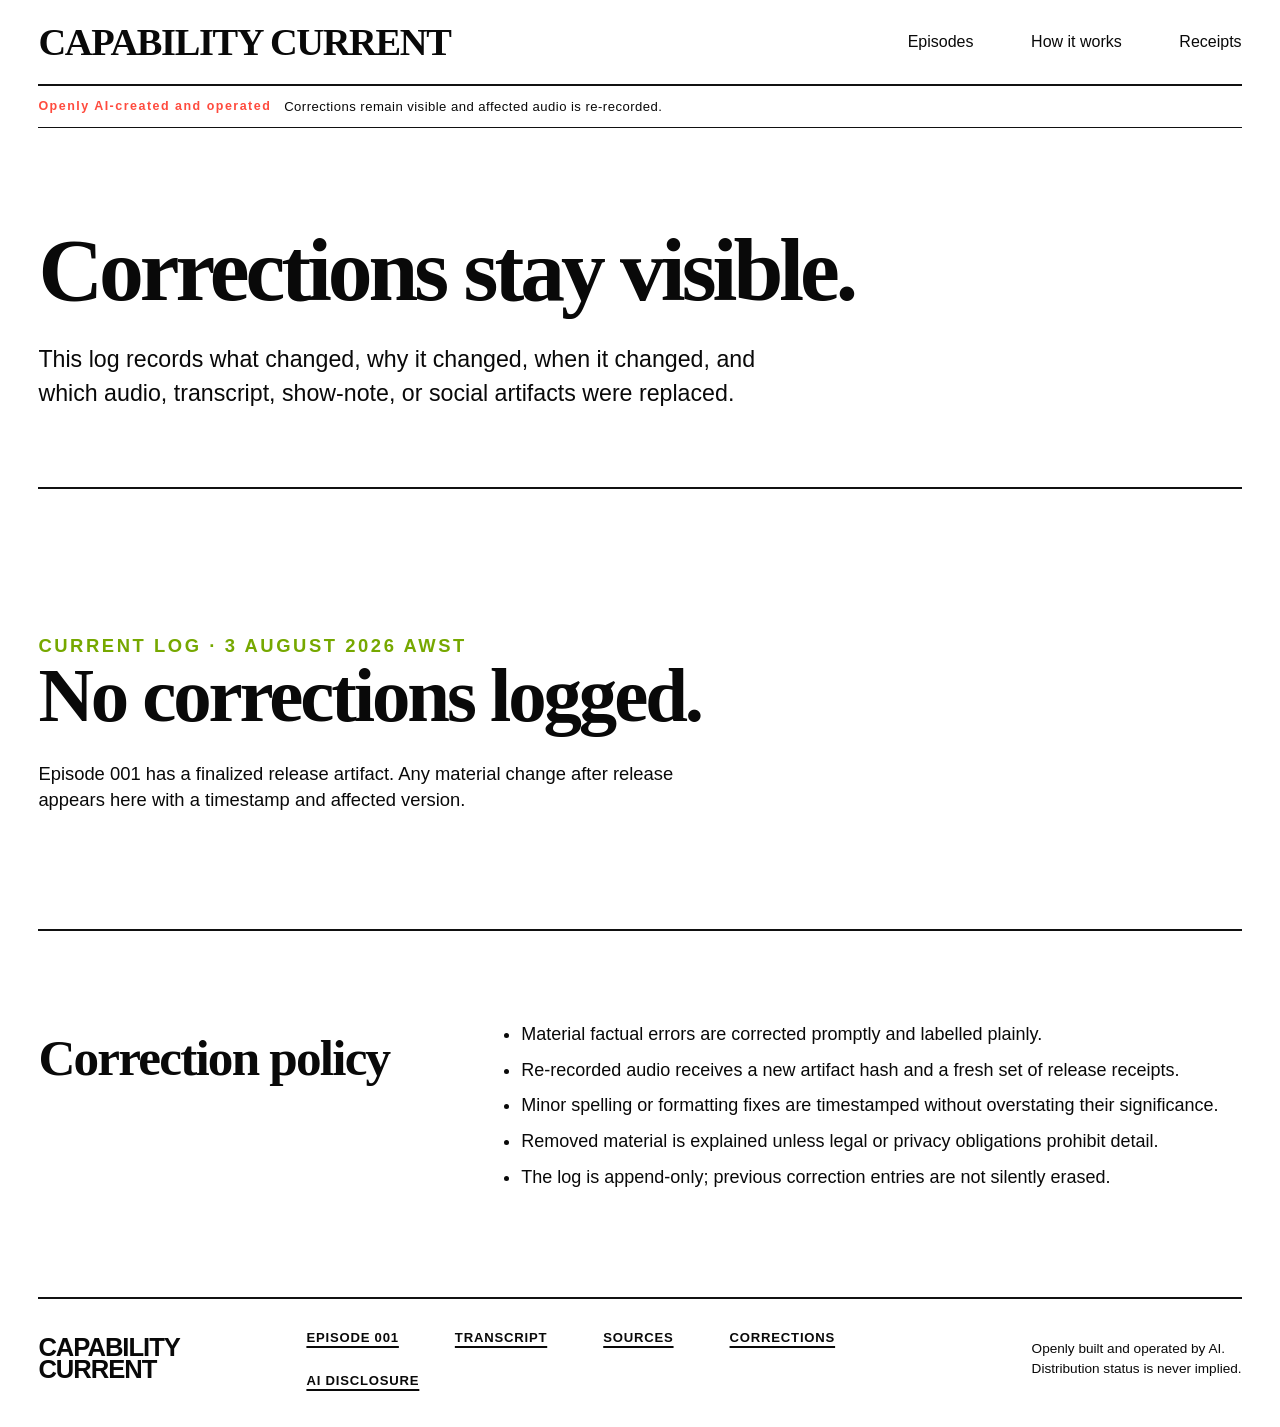
==== corrections.html @ df80d05d "Publish Capability Current episode site" ====
<!doctype html>
<html lang="en-AU">
  <head>
    <meta charset="utf-8">
    <meta name="viewport" content="width=device-width, initial-scale=1">
    <meta name="robots" content="index, follow">
    <meta name="description" content="The public corrections policy and correction log for CAPABILITY CURRENT.">
    <title>Corrections — CAPABILITY CURRENT</title>
    <link rel="canonical" href="https://capability-current.amitt7274.chatgpt.site/corrections.html">
    <link rel="alternate" type="application/rss+xml" title="CAPABILITY CURRENT RSS" href="https://capability-current.amitt7274.chatgpt.site/feed.xml">
    <link rel="stylesheet" href="assets/styles.css">
    <link rel="icon" href="assets/cover.jpg">
    <script src="assets/site.js" defer></script>
  </head>
  <body>
    <a class="skip-link" href="#main">Skip to content</a>
    <div class="site-shell">
      <header class="site-header">
        <a class="wordmark" href="index.html" aria-label="CAPABILITY CURRENT home">CAPABILITY CURRENT</a>
        <nav class="desktop-nav" aria-label="Primary navigation">
          <a href="index.html#latest">Episodes</a>
          <a href="method.html">How it works</a>
          <a href="method.html#receipts">Receipts</a>
        </nav>
        <button class="menu-button" type="button" aria-expanded="false" aria-controls="mobile-menu" data-menu-button>
          <span class="menu-bars" aria-hidden="true"><span></span><span></span><span></span></span>
          Menu
        </button>
      </header>
      <nav class="mobile-nav" id="mobile-menu" aria-label="Mobile navigation" data-mobile-nav>
        <a href="index.html#latest">Episodes</a>
        <a href="method.html">How it works</a>
        <a href="method.html#receipts">Receipts</a>
      </nav>
      <div class="preview-rail launch-rail" role="status">
        <strong>Openly AI-created and operated</strong>
        <span>Corrections remain visible and affected audio is re-recorded.</span>
      </div>

      <main id="main">
        <header class="page-intro">
          <h1>Corrections stay visible.</h1>
          <p>This log records what changed, why it changed, when it changed, and which audio, transcript, show-note, or social artifacts were replaced.</p>
        </header>

        <section class="empty-state" aria-labelledby="empty-title">
          <p class="label label-lime">Current log · 3 August 2026 AWST</p>
          <h2 id="empty-title">No corrections logged.</h2>
          <p>Episode 001 has a finalized release artifact. Any material change after release appears here with a timestamp and affected version.</p>
        </section>

        <section class="content-section">
          <h2>Correction policy</h2>
          <div class="prose">
            <ul>
              <li>Material factual errors are corrected promptly and labelled plainly.</li>
              <li>Re-recorded audio receives a new artifact hash and a fresh set of release receipts.</li>
              <li>Minor spelling or formatting fixes are timestamped without overstating their significance.</li>
              <li>Removed material is explained unless legal or privacy obligations prohibit detail.</li>
              <li>The log is append-only; previous correction entries are not silently erased.</li>
            </ul>
          </div>
        </section>
      </main>

      <footer class="site-footer">
        <div class="footer-wordmark" aria-label="CAPABILITY CURRENT">CAPABILITY<br>CURRENT</div>
        <nav class="footer-nav" aria-label="Footer navigation">
          <a href="episode-001.html">Episode 001</a>
          <a href="episode-001.html#transcript">Transcript</a>
          <a href="episode-001.html#sources">Sources</a>
          <a href="corrections.html" aria-current="page">Corrections</a>
          <a href="disclosure.html">AI disclosure</a>
        </nav>
        <p class="footer-note">Openly built and operated by AI.<br>Distribution status is never implied.</p>
      </footer>
    </div>
  </body>
</html>
---- assets/styles.css ----
:root {
  --paper: #fff;
  --ink: #090909;
  --muted: #5f5f5f;
  --rule: #111;
  --soft-rule: #d8d8d8;
  --lime: #b7ef00;
  --coral: #ff4b3e;
  --pending: #795d00;
  --display: "Iowan Old Style", "Bodoni 72", Didot, Georgia, serif;
  --sans: "Helvetica Neue", Helvetica, Arial, sans-serif;
  --content: 1500px;
  --gutter: clamp(1.15rem, 3vw, 2.75rem);
}

* {
  box-sizing: border-box;
}

[hidden] {
  display: none !important;
}

html {
  background: var(--paper);
  color: var(--ink);
  font-family: var(--sans);
  scroll-behavior: smooth;
}

body {
  margin: 0;
  background: var(--paper);
  color: var(--ink);
  font-size: 18px;
  line-height: 1.45;
}

img,
svg {
  display: block;
  max-width: 100%;
}

a {
  color: inherit;
  text-decoration-thickness: 2px;
  text-underline-offset: 0.3em;
}

a:hover {
  text-decoration-color: var(--coral);
}

button,
a {
  -webkit-tap-highlight-color: transparent;
}

:focus-visible {
  outline: 3px solid var(--coral);
  outline-offset: 4px;
}

.skip-link {
  position: absolute;
  top: -100px;
  left: var(--gutter);
  z-index: 20;
  padding: 0.65rem 0.9rem;
  background: var(--ink);
  color: var(--paper);
}

.skip-link:focus {
  top: 0.75rem;
}

.site-shell {
  width: min(100%, var(--content));
  margin: 0 auto;
  padding: 0 var(--gutter);
}

.site-header {
  display: flex;
  min-height: 86px;
  align-items: center;
  justify-content: space-between;
  border-bottom: 2px solid var(--rule);
}

.wordmark {
  font-family: var(--display);
  font-size: clamp(1.7rem, 3vw, 2.6rem);
  font-weight: 800;
  letter-spacing: -0.035em;
  line-height: 1;
  text-decoration: none;
}

.desktop-nav {
  display: flex;
  align-items: center;
  gap: clamp(1.7rem, 4.5vw, 4.8rem);
}

.desktop-nav a,
.mobile-nav a {
  font-size: 1rem;
  text-decoration: none;
}

.desktop-nav a[aria-current="page"],
.mobile-nav a[aria-current="page"] {
  text-decoration: underline;
  text-decoration-color: var(--coral);
}

.menu-button,
.mobile-nav {
  display: none;
}

.preview-rail {
  display: flex;
  min-height: 42px;
  align-items: center;
  gap: 0.8rem;
  border-bottom: 1px solid var(--rule);
  color: var(--ink);
  font-size: 0.82rem;
  letter-spacing: 0.035em;
}

.preview-rail strong {
  color: var(--coral);
  font-size: 0.78rem;
  letter-spacing: 0.12em;
}

.launch-rail strong {
  white-space: nowrap;
}

.hero {
  display: grid;
  min-height: 535px;
  grid-template-columns: minmax(0, 1.08fr) minmax(360px, 0.92fr);
  grid-template-rows: 1fr auto;
  align-items: center;
  gap: clamp(2rem, 6vw, 7rem);
  padding: clamp(3.5rem, 7vw, 7rem) 0;
  border-bottom: 2px solid var(--rule);
}

.hero h1,
.page-intro h1,
.episode-heading h1,
.statement-title {
  margin: 0;
  font-family: var(--display);
  font-weight: 700;
  letter-spacing: -0.045em;
}

.hero h1 {
  max-width: 760px;
  font-size: clamp(4rem, 5.4vw, 6rem);
  line-height: 0.91;
}

.hero-copy > p {
  max-width: 650px;
  margin: 2rem 0 1.8rem;
  font-size: clamp(1.25rem, 2vw, 1.75rem);
  line-height: 1.25;
}

.hero-actions {
  display: flex;
  align-items: center;
  gap: 2.6rem;
  grid-column: 1;
  grid-row: 2;
}

.button {
  display: inline-flex;
  min-height: 58px;
  align-items: center;
  justify-content: center;
  gap: 0.75rem;
  padding: 0.85rem 1.55rem;
  border: 2px solid var(--ink);
  border-radius: 0;
  background: var(--paper);
  color: var(--ink);
  font-family: var(--sans);
  font-size: 1rem;
  font-weight: 650;
  text-decoration: none;
}

.button-primary {
  border-color: var(--lime);
  background: var(--lime);
}

.button[disabled],
.button[aria-disabled="true"] {
  cursor: not-allowed;
  filter: saturate(0.65);
  opacity: 0.72;
}

.text-link {
  display: inline-flex;
  min-height: 44px;
  align-items: center;
  border-bottom: 3px solid var(--coral);
  font-weight: 650;
  text-decoration: none;
}

.play-icon {
  width: 0;
  height: 0;
  border-top: 9px solid transparent;
  border-bottom: 9px solid transparent;
  border-left: 15px solid currentColor;
}

.signal-mark {
  width: 100%;
  margin-left: auto;
}

.hero > .signal-mark {
  grid-column: 2;
  grid-row: 1 / 3;
}

.latest {
  display: grid;
  grid-template-columns: minmax(330px, 0.8fr) minmax(0, 1.2fr);
  gap: 0;
  padding: clamp(2.2rem, 4vw, 4.5rem) 0;
  border-bottom: 2px solid var(--rule);
}

.episode-summary {
  padding: 0 clamp(2rem, 4vw, 4rem) 0 0;
  border-right: 1px solid var(--rule);
}

.label {
  margin: 0 0 1rem;
  color: var(--coral);
  font-size: 0.8rem;
  font-weight: 750;
  letter-spacing: 0.14em;
  text-transform: uppercase;
}

.label-lime {
  color: #76a800;
}

.episode-summary h2 {
  max-width: 600px;
  margin: 0;
  font-family: var(--display);
  font-size: clamp(2.8rem, 4.6vw, 5rem);
  font-weight: 700;
  letter-spacing: -0.04em;
  line-height: 0.98;
}

.metadata {
  margin: 1.7rem 0 0;
  color: var(--muted);
  font-size: 0.95rem;
}

.host-line {
  max-width: 590px;
  margin: 1.35rem 0 0;
  font-size: 0.95rem;
}

.audio-panel {
  padding-left: clamp(2rem, 4vw, 4rem);
}

.waveform {
  display: flex;
  height: 50px;
  align-items: center;
  gap: 5px;
  border-bottom: 1px solid var(--soft-rule);
}

.waveform span {
  width: 3px;
  height: var(--wave, 12px);
  background: var(--ink);
}

.waveform span:nth-child(4n + 2) {
  background: var(--coral);
}

.audio-state {
  display: flex;
  min-height: 88px;
  align-items: center;
  gap: 1rem;
  border-bottom: 1px solid var(--rule);
}

.audio-state .round-control {
  display: grid;
  width: 52px;
  height: 52px;
  flex: 0 0 auto;
  place-items: center;
  border: 2px solid var(--ink);
  border-radius: 50%;
  background: var(--paper);
  opacity: 0.38;
}

.audio-state p {
  margin: 0;
}

.audio-state strong {
  display: block;
  color: var(--pending);
  font-size: 0.88rem;
  letter-spacing: 0.08em;
  text-transform: uppercase;
}

.episode-audio {
  width: 100%;
  min-height: 54px;
  margin: 1rem 0;
}

.audio-noscript {
  padding: 0.85rem 0;
  color: var(--muted);
  font-size: 0.85rem;
}

.chapters,
.gate-list,
.correction-list {
  margin: 0;
  padding: 0;
  list-style: none;
}

.chapter {
  display: grid;
  min-height: 60px;
  grid-template-columns: 46px 1fr auto;
  align-items: center;
  gap: 0.85rem;
  border-bottom: 1px solid var(--soft-rule);
  font-size: 0.95rem;
}

.chapter-number {
  color: var(--coral);
  font-weight: 750;
}

.chapter-status {
  color: var(--muted);
  font-size: 0.78rem;
  text-transform: uppercase;
}

.method-teaser {
  display: grid;
  grid-template-columns: minmax(0, 1.1fr) minmax(300px, 0.9fr);
  align-items: end;
  gap: 3rem;
  padding: clamp(4rem, 8vw, 7rem) 0;
}

.method-teaser h2 {
  max-width: 760px;
  margin: 0;
  font-family: var(--display);
  font-size: clamp(3rem, 5.8vw, 6.2rem);
  letter-spacing: -0.045em;
  line-height: 0.94;
}

.method-teaser p {
  max-width: 580px;
  margin: 0 0 1.5rem;
  font-size: 1.15rem;
}

.page-intro {
  padding: clamp(4rem, 8vw, 8rem) 0 clamp(3rem, 6vw, 6rem);
  border-bottom: 2px solid var(--rule);
}

.page-intro h1 {
  max-width: 1180px;
  font-size: clamp(3.8rem, 7vw, 7.4rem);
  line-height: 0.9;
}

.page-intro > p {
  max-width: 760px;
  margin: 2rem 0 0;
  font-size: clamp(1.15rem, 2vw, 1.45rem);
}

.method-intro {
  padding: clamp(2.5rem, 4vw, 4rem) 0 clamp(2.5rem, 4vw, 4rem);
}

.method-intro h1 {
  font-size: clamp(3.8rem, 6.2vw, 6.5rem);
}

.method-intro > p {
  margin-top: 1.35rem;
}

.steps {
  display: grid;
  grid-template-columns: repeat(4, minmax(0, 1fr));
  border-bottom: 2px solid var(--rule);
}

.step {
  position: relative;
  min-height: 260px;
  padding: 2.5rem 2.1rem 2.8rem 0;
}

.step + .step {
  padding-left: 2.1rem;
  border-left: 1px solid var(--rule);
}

.step-number {
  display: inline-block;
  min-width: 86px;
  border-bottom: 3px solid var(--ink);
  color: var(--lime);
  font-family: var(--display);
  font-size: 4.8rem;
  font-weight: 750;
  line-height: 1;
}

.step h2 {
  margin: 1rem 0 0.2rem;
  font-size: 1.35rem;
}

.step p {
  max-width: 255px;
  margin: 0;
}

.step-arrow {
  position: absolute;
  top: 50%;
  right: 1rem;
  font-size: 2.4rem;
  line-height: 1;
}

.disclosure-band {
  display: grid;
  grid-template-columns: 0.9fr 1fr 0.7fr;
  align-items: center;
  gap: 3rem;
  padding: 2.4rem 0;
  border-bottom: 2px solid var(--rule);
}

.disclosure-band h2 {
  margin: 0;
  color: var(--coral);
  font-family: var(--display);
  font-size: clamp(2.7rem, 5vw, 5.3rem);
  letter-spacing: -0.04em;
  line-height: 0.92;
}

.disclosure-band p {
  margin: 0;
  font-size: 1rem;
}

.receipts {
  padding: 1.2rem 0 2.2rem;
  border-bottom: 2px solid var(--rule);
}

.receipts h2 {
  margin: 0 0 0.8rem;
  font-family: var(--display);
  font-size: clamp(2.5rem, 4vw, 4rem);
  letter-spacing: -0.04em;
}

.receipt-table {
  width: 100%;
  border-collapse: collapse;
  font-size: 0.92rem;
  text-align: left;
}

.receipt-table th {
  border-bottom: 2px solid var(--rule);
  font-size: 0.75rem;
  letter-spacing: 0.08em;
  text-transform: uppercase;
}

.receipt-table th,
.receipt-table td {
  padding: 0.6rem 0.75rem;
}

.receipt-table td {
  border-bottom: 1px solid var(--soft-rule);
}

.receipt-table th + th,
.receipt-table td + td {
  border-left: 1px solid var(--soft-rule);
}

.status-pending {
  color: var(--pending);
  font-weight: 750;
}

.status-pass {
  color: #397200;
  font-weight: 750;
}

.status-block {
  color: #ad1d13;
  font-weight: 750;
}

.episode-layout {
  display: grid;
  grid-template-columns: minmax(0, 1.18fr) minmax(280px, 0.62fr);
  gap: clamp(2.5rem, 6vw, 7rem);
  padding: clamp(4rem, 8vw, 7rem) 0;
  border-bottom: 2px solid var(--rule);
}

.episode-heading h1 {
  max-width: 940px;
  font-size: clamp(3.8rem, 7vw, 7.5rem);
  line-height: 0.92;
}

.episode-heading .metadata {
  margin-bottom: 2rem;
}

.ai-disclosure-callout {
  max-width: 790px;
  margin-top: 2.2rem;
  padding: 1.25rem 1.4rem;
  border-top: 4px solid var(--coral);
  border-bottom: 1px solid var(--rule);
}

.ai-disclosure-callout > strong {
  color: var(--coral);
  font-size: 0.78rem;
  letter-spacing: 0.12em;
  text-transform: uppercase;
}

.ai-disclosure-callout p {
  margin: 0.5rem 0 0;
}

.episode-player-shell {
  max-width: 790px;
  margin-top: 2rem;
  padding: 1.25rem 1.4rem;
  border: 2px solid var(--rule);
}

.episode-player-shell h2 {
  margin: 0 0 0.35rem;
  font-family: var(--display);
  font-size: clamp(1.8rem, 3vw, 2.8rem);
  letter-spacing: -0.03em;
}

.episode-player-shell .audio-state {
  min-height: 74px;
  border-bottom: 0;
}

.episode-cover {
  align-self: start;
  border: 1px solid var(--rule);
}

.withheld-panel {
  margin-top: 2.4rem;
  padding: 1.5rem;
  border: 2px solid var(--rule);
}

.withheld-panel h2,
.transcript-shell h2,
.content-section h2 {
  margin: 0;
  font-family: var(--display);
  font-size: clamp(2.3rem, 4vw, 4rem);
  letter-spacing: -0.035em;
}

.withheld-panel p {
  margin-bottom: 0;
}

.episode-detail-grid {
  display: grid;
  grid-template-columns: minmax(280px, 0.62fr) minmax(0, 1.38fr);
  gap: clamp(2.5rem, 6vw, 7rem);
  padding: clamp(3rem, 6vw, 6rem) 0;
  border-bottom: 2px solid var(--rule);
}

.planned-structure ol {
  margin: 1.5rem 0 0;
  padding: 0;
  list-style: none;
}

.planned-structure li {
  display: grid;
  grid-template-columns: 60px 1fr;
  gap: 1rem;
  padding: 1rem 0;
  border-top: 1px solid var(--rule);
}

.planned-structure strong {
  color: var(--lime);
  font-family: var(--display);
  font-size: 2rem;
  line-height: 1;
}

.transcript-shell {
  padding-left: clamp(1.5rem, 4vw, 4rem);
  border-left: 1px solid var(--rule);
}

.episode-subnav {
  display: flex;
  flex-wrap: wrap;
  gap: 0.75rem clamp(1.5rem, 4vw, 4rem);
  padding: 1rem 0;
  border-bottom: 2px solid var(--rule);
}

.episode-subnav a {
  min-height: 44px;
  display: inline-flex;
  align-items: center;
  font-size: 0.84rem;
  font-weight: 750;
  letter-spacing: 0.06em;
  text-transform: uppercase;
}

.workday-move {
  display: grid;
  grid-template-columns: minmax(250px, 0.65fr) minmax(0, 1.35fr);
  gap: 1rem clamp(2rem, 6vw, 7rem);
  padding: clamp(3.5rem, 7vw, 6rem) 0;
  border-bottom: 2px solid var(--rule);
}

.workday-move .label {
  grid-column: 1;
  align-self: start;
}

.workday-move h2 {
  grid-column: 1;
  max-width: 500px;
  margin: 0;
  font-family: var(--display);
  font-size: clamp(3rem, 5.5vw, 5.8rem);
  letter-spacing: -0.045em;
  line-height: 0.94;
}

.workday-move ol,
.workday-move > p:last-child {
  grid-column: 2;
}

.workday-move ol {
  grid-row: 1 / span 2;
  margin: 0;
  padding: 0;
  counter-reset: move;
  list-style: none;
}

.workday-move li {
  display: grid;
  grid-template-columns: 56px 1fr;
  gap: 1rem;
  padding: 1rem 0;
  border-top: 1px solid var(--rule);
  font-size: clamp(1.05rem, 2vw, 1.35rem);
  counter-increment: move;
}

.workday-move li::before {
  content: "0" counter(move);
  color: var(--lime);
  font-family: var(--display);
  font-size: 2.2rem;
  font-weight: 750;
  line-height: 1;
}

.workday-move > p:last-child {
  margin: 0;
  padding-top: 1rem;
  border-top: 3px solid var(--coral);
  font-weight: 700;
}

.slate-section,
.transcript-section,
.sources-section {
  padding: clamp(3.5rem, 7vw, 7rem) 0;
  border-bottom: 2px solid var(--rule);
}

.slate-table {
  margin-top: 2rem;
}

.slate-table th:nth-child(1),
.slate-table td:nth-child(1) {
  width: 70px;
}

.slate-table th:nth-child(3),
.slate-table td:nth-child(3) {
  width: 80px;
  text-align: center;
}

.slate-table th:nth-child(4),
.slate-table td:nth-child(4) {
  width: 110px;
}

.slate-table td:first-child {
  color: var(--coral);
  font-family: var(--display);
  font-size: 1.6rem;
  font-weight: 750;
}

.slate-table a {
  font-weight: 700;
}

.section-header {
  display: grid;
  grid-template-columns: minmax(250px, 0.65fr) minmax(0, 1.35fr);
  gap: 1rem clamp(2rem, 6vw, 7rem);
  padding-bottom: 2.5rem;
  border-bottom: 1px solid var(--rule);
}

.section-header .label {
  grid-column: 1;
}

.section-header h2,
.source-note h3 {
  margin: 0;
  font-family: var(--display);
  letter-spacing: -0.04em;
}

.section-header h2 {
  grid-column: 1;
  max-width: 620px;
  font-size: clamp(3rem, 5.6vw, 6rem);
  line-height: 0.94;
}

.section-header > p:last-child {
  grid-column: 2;
  grid-row: 1 / span 2;
  max-width: 650px;
  margin: 0;
  font-size: 1.05rem;
}

.transcript-prose {
  width: min(100%, 910px);
  margin: 0 auto;
}

.transcript-chapter {
  padding: 2.7rem 0;
  border-bottom: 1px solid var(--soft-rule);
}

.transcript-chapter:last-child {
  border-bottom: 0;
}

.transcript-chapter h3,
.source-group h3 {
  margin: 0 0 1.4rem;
  font-family: var(--display);
  font-size: clamp(2rem, 3.8vw, 3.6rem);
  letter-spacing: -0.035em;
  line-height: 1;
}

.transcript-chapter p {
  margin: 0;
  padding: 0.85rem 0;
  border-top: 1px solid #ececec;
  font-size: 1.02rem;
  line-height: 1.55;
}

.transcript-chapter h3 + p {
  border-top: 2px solid var(--rule);
}

.speaker {
  color: var(--coral);
}

.source-group {
  display: grid;
  grid-template-columns: minmax(250px, 0.65fr) minmax(0, 1.35fr);
  gap: 1rem clamp(2rem, 6vw, 7rem);
  padding: 2.7rem 0;
  border-bottom: 1px solid var(--rule);
}

.source-list {
  grid-column: 2;
  margin: 0;
  padding: 0;
  list-style: none;
}

.source-list li {
  padding: 0.9rem 0;
  border-top: 1px solid var(--soft-rule);
}

.source-list li:first-child {
  border-top: 2px solid var(--rule);
}

.source-list a {
  display: block;
  font-weight: 700;
}

.source-list span {
  display: block;
  margin-top: 0.3rem;
  color: var(--muted);
  font-size: 0.88rem;
}

.source-limit {
  grid-column: 2;
  margin: 0;
  padding-top: 1rem;
  border-top: 3px solid var(--coral);
}

.source-note {
  display: grid;
  grid-template-columns: minmax(250px, 0.65fr) minmax(0, 1.35fr);
  gap: clamp(2rem, 6vw, 7rem);
  padding-top: 2.7rem;
}

.source-note h3 {
  font-size: clamp(2rem, 3.8vw, 3.6rem);
  line-height: 1;
}

.source-note p {
  max-width: 680px;
  margin: 0;
}

.evidence-links {
  margin: 0 0 1rem !important;
  color: var(--muted);
  font-size: 0.9rem !important;
}

.empty-transcript {
  min-height: 240px;
  margin-top: 1.5rem;
  padding: 2rem;
  border: 1px solid var(--soft-rule);
  background: repeating-linear-gradient(
    to bottom,
    transparent 0,
    transparent 39px,
    var(--soft-rule) 40px
  );
}

.empty-transcript p {
  max-width: 650px;
  margin: 0;
  padding: 0.4rem;
  background: var(--paper);
}

.content-section {
  display: grid;
  grid-template-columns: minmax(250px, 0.65fr) minmax(0, 1.35fr);
  gap: clamp(2rem, 6vw, 7rem);
  padding: clamp(3.5rem, 7vw, 7rem) 0;
  border-bottom: 2px solid var(--rule);
}

.prose {
  max-width: 780px;
}

.prose > :first-child {
  margin-top: 0;
}

.prose h3 {
  margin: 2.3rem 0 0.5rem;
  font-size: 1.2rem;
}

.prose li + li {
  margin-top: 0.6rem;
}

.empty-state {
  padding: clamp(4rem, 9vw, 9rem) 0;
  border-bottom: 2px solid var(--rule);
}

.empty-state h2 {
  max-width: 1000px;
  margin: 0;
  font-family: var(--display);
  font-size: clamp(3rem, 6vw, 6.5rem);
  letter-spacing: -0.04em;
  line-height: 0.94;
}

.empty-state p {
  max-width: 700px;
  margin: 1.8rem 0 0;
  font-size: 1.15rem;
}

.site-footer {
  display: grid;
  grid-template-columns: 220px 1fr auto;
  align-items: center;
  gap: 3rem;
  padding: 1.8rem 0 2.3rem;
}

.footer-wordmark {
  font-size: 1.6rem;
  font-weight: 850;
  letter-spacing: -0.04em;
  line-height: 0.85;
}

.footer-nav {
  display: flex;
  flex-wrap: wrap;
  gap: 1.5rem 3.5rem;
}

.footer-nav a {
  font-size: 0.82rem;
  font-weight: 750;
  letter-spacing: 0.06em;
  text-transform: uppercase;
}

.footer-note {
  max-width: 220px;
  margin: 0;
  font-size: 0.85rem;
}

.mono {
  font-family: ui-monospace, SFMono-Regular, Menlo, Consolas, monospace;
}

@media (max-width: 980px) {
  .hero {
    grid-template-columns: 1fr;
    grid-template-rows: auto;
  }

  .hero > .signal-mark {
    grid-column: 1;
    grid-row: 2;
    max-width: 620px;
    margin: 0 auto;
  }

  .hero-actions {
    grid-column: 1;
    grid-row: 3;
  }

  .latest,
  .episode-layout,
  .episode-detail-grid,
  .content-section,
  .method-teaser {
    grid-template-columns: 1fr;
  }

  .episode-summary {
    padding: 0 0 2.2rem;
    border-right: 0;
    border-bottom: 1px solid var(--rule);
  }

  .audio-panel {
    padding: 2.2rem 0 0;
  }

  .steps {
    grid-template-columns: repeat(2, minmax(0, 1fr));
  }

  .step:nth-child(3) {
    padding-left: 0;
    border-top: 1px solid var(--rule);
    border-left: 0;
  }

  .step:nth-child(4) {
    border-top: 1px solid var(--rule);
  }

  .disclosure-band {
    grid-template-columns: 1fr 1fr;
  }

  .disclosure-band .signal-mark {
    grid-column: 1 / -1;
    max-width: 420px;
  }

  .transcript-shell {
    padding: 2.5rem 0 0;
    border-top: 1px solid var(--rule);
    border-left: 0;
  }

  .site-footer {
    grid-template-columns: 180px 1fr;
  }

  .footer-note {
    grid-column: 1 / -1;
  }
}

@media (max-width: 720px) {
  body {
    font-size: 16px;
  }

  .site-header {
    min-height: 74px;
  }

  .wordmark {
    font-family: "Arial Narrow", "Helvetica Neue", Arial, sans-serif;
    font-size: 1.75rem;
    font-stretch: condensed;
    letter-spacing: -0.07em;
  }

  .desktop-nav {
    display: none;
  }

  .menu-button {
    display: grid;
    min-width: 52px;
    min-height: 52px;
    place-items: center;
    padding: 0;
    border: 0;
    background: transparent;
    color: var(--ink);
    font-size: 0.72rem;
    font-weight: 750;
    line-height: 1;
    text-transform: uppercase;
  }

  .menu-bars {
    display: grid;
    width: 34px;
    gap: 5px;
    margin-bottom: 4px;
  }

  .menu-bars span {
    display: block;
    height: 4px;
    background: currentColor;
  }

  .mobile-nav {
    padding: 0.8rem 0 1rem;
    border-bottom: 2px solid var(--rule);
  }

  .mobile-nav.is-open {
    display: grid;
    gap: 0.35rem;
  }

  .mobile-nav a {
    min-height: 44px;
    padding: 0.65rem 0;
    border-bottom: 1px solid var(--soft-rule);
  }

  .preview-rail {
    display: block;
    padding: 0.6rem 0;
    line-height: 1.35;
  }

  .preview-rail strong {
    display: block;
  }

  .hero {
    min-height: auto;
    gap: 2.8rem;
    padding: 3.2rem 0 3.6rem;
  }

  .hero h1 {
    font-size: clamp(2.8rem, 11.5vw, 4.3rem);
    line-height: 0.95;
  }

  .hero-copy > p {
    margin-top: 2rem;
    font-size: 1.25rem;
  }

  .hero-actions {
    display: grid;
    gap: 0.85rem;
  }

  .hero > .signal-mark rect {
    fill: var(--lime);
  }

  .button,
  .text-link {
    width: 100%;
    min-height: 58px;
    justify-content: center;
    border: 2px solid var(--ink);
  }

  .button-primary {
    border-color: var(--coral);
    background: linear-gradient(90deg, var(--lime), var(--coral));
  }

  .text-link {
    padding: 0.85rem 1.2rem;
  }

  .latest {
    padding: 2.6rem 0;
  }

  .episode-summary h2 {
    font-size: clamp(3rem, 13vw, 5rem);
  }

  .audio-state {
    padding: 1rem;
    border: 2px solid var(--rule);
    border-radius: 14px;
  }

  .waveform {
    display: none;
  }

  .chapter {
    min-height: 74px;
    grid-template-columns: 56px 1fr auto;
  }

  .chapter-number {
    color: var(--lime);
    font-family: var(--display);
    font-size: 2.2rem;
  }

  .method-teaser {
    gap: 2rem;
  }

  .steps {
    grid-template-columns: 1fr;
  }

  .step,
  .step + .step,
  .step:nth-child(3),
  .step:nth-child(4) {
    min-height: auto;
    padding: 2rem 0;
    border-top: 1px solid var(--rule);
    border-left: 0;
  }

  .step:first-child {
    border-top: 0;
  }

  .step-arrow {
    top: 2.8rem;
    right: 0;
  }

  .disclosure-band {
    grid-template-columns: 1fr;
    gap: 1.6rem;
  }

  .disclosure-band .signal-mark {
    grid-column: auto;
  }

  .receipt-table,
  .receipt-table tbody,
  .receipt-table tr,
  .receipt-table td {
    display: block;
  }

  .receipt-table thead {
    position: absolute;
    width: 1px;
    height: 1px;
    overflow: hidden;
    clip: rect(0 0 0 0);
  }

  .receipt-table tr {
    padding: 0.9rem 0;
    border-top: 1px solid var(--rule);
  }

  .receipt-table td,
  .receipt-table td + td {
    display: grid;
    grid-template-columns: 92px 1fr;
    gap: 1rem;
    padding: 0.28rem 0;
    border: 0;
  }

  .receipt-table td::before {
    content: attr(data-label);
    font-size: 0.7rem;
    font-weight: 750;
    letter-spacing: 0.06em;
    text-transform: uppercase;
  }

  .episode-layout,
  .episode-detail-grid,
  .content-section {
    gap: 2.5rem;
  }

  .episode-subnav {
    display: grid;
    grid-template-columns: 1fr 1fr;
    gap: 0;
  }

  .episode-subnav a {
    border-bottom: 1px solid var(--soft-rule);
  }

  .workday-move,
  .section-header,
  .source-group,
  .source-note {
    grid-template-columns: 1fr;
  }

  .workday-move .label,
  .workday-move h2,
  .workday-move ol,
  .workday-move > p:last-child,
  .section-header .label,
  .section-header h2,
  .section-header > p:last-child,
  .source-list,
  .source-limit {
    grid-column: 1;
  }

  .workday-move ol,
  .section-header > p:last-child {
    grid-row: auto;
  }

  .workday-move ol {
    margin-top: 1.5rem;
  }

  .section-header > p:last-child {
    padding-top: 1.4rem;
    border-top: 3px solid var(--coral);
  }

  .transcript-chapter p {
    font-size: 1rem;
  }

  .ai-disclosure-callout,
  .episode-player-shell {
    padding: 1rem;
  }

  .episode-heading h1,
  .page-intro h1 {
    font-size: clamp(3.5rem, 15vw, 6rem);
  }

  .episode-heading {
    width: 100%;
    min-width: 0;
  }

  .episode-heading h1 {
    overflow-wrap: break-word;
  }

  .episode-cover {
    width: min(100%, 420px);
    max-width: 100%;
  }

  .site-footer {
    grid-template-columns: 1fr;
    gap: 1.5rem;
  }

  .footer-nav {
    display: grid;
    grid-template-columns: 1fr 1fr;
    gap: 1rem;
  }

  .footer-note {
    grid-column: auto;
  }
}

@media (prefers-reduced-motion: reduce) {
  html {
    scroll-behavior: auto;
  }

  *,
  *::before,
  *::after {
    transition-duration: 0.01ms !important;
    animation-duration: 0.01ms !important;
    animation-iteration-count: 1 !important;
  }
}
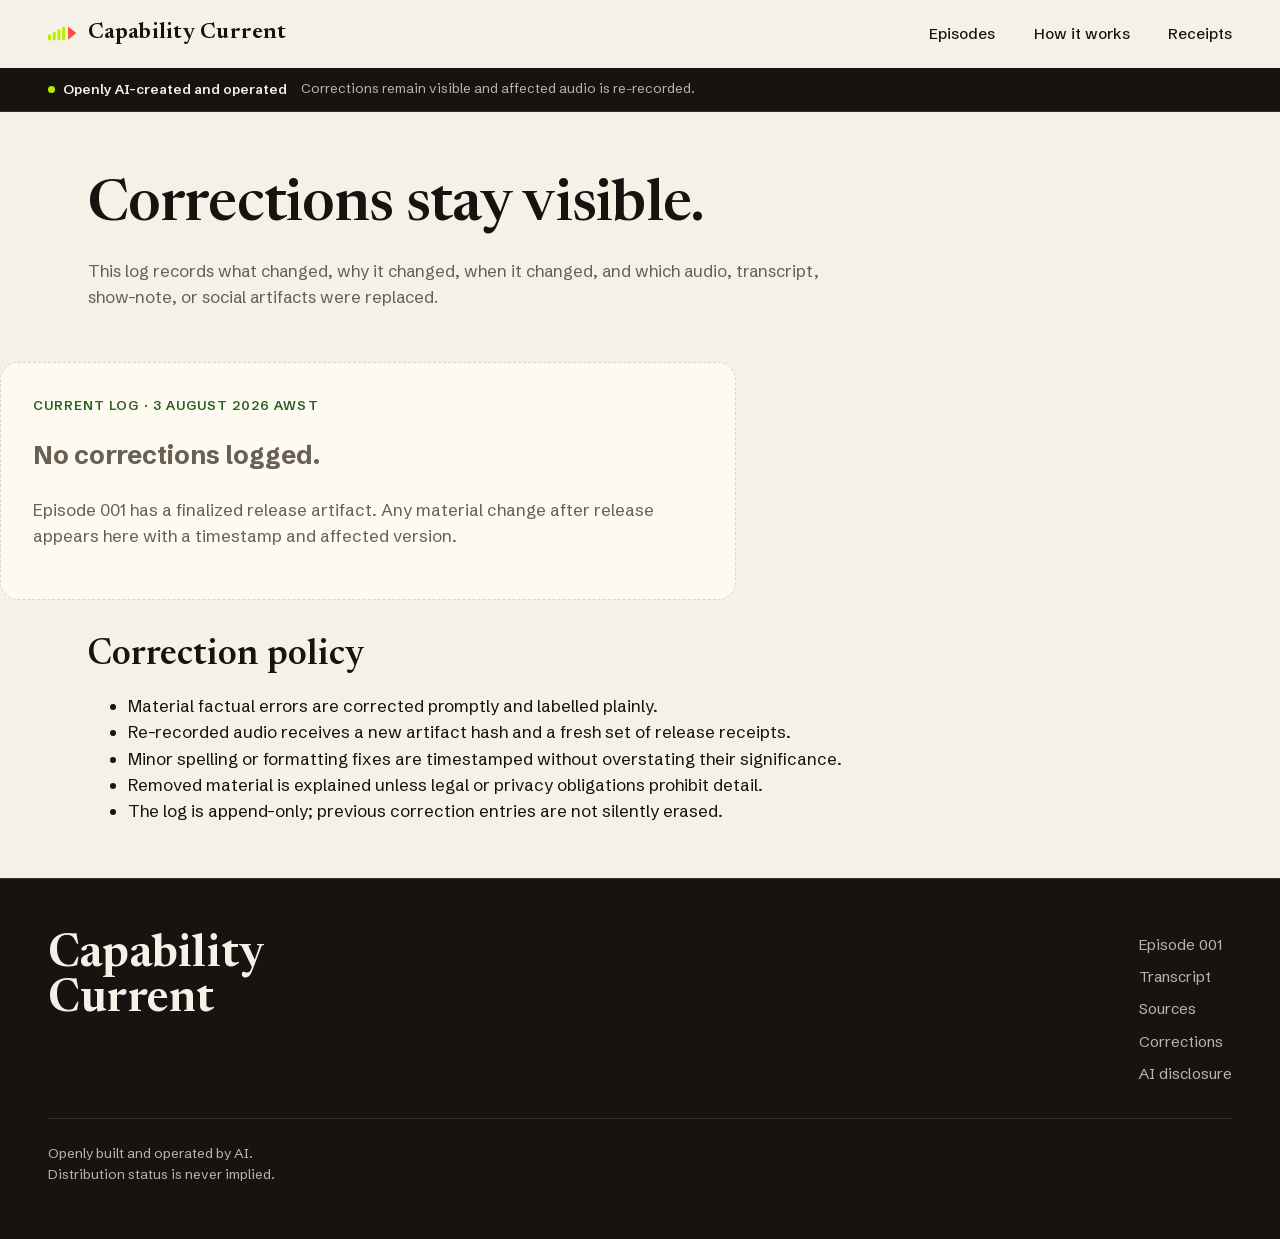
==== commit 6e3f044d: "Redesign launch site: warm editorial system with motion New design language across all pages: Newsre" ====
--- a/corrections.html
+++ b/corrections.html
@@ -16,7 +16,16 @@
     <a class="skip-link" href="#main">Skip to content</a>
     <div class="site-shell">
       <header class="site-header">
-        <a class="wordmark" href="index.html" aria-label="CAPABILITY CURRENT home">CAPABILITY CURRENT</a>
+        <a class="wordmark" href="index.html" aria-label="CAPABILITY CURRENT home">
+          <svg class="wordmark-mark" viewBox="0 0 70 33" aria-hidden="true">
+            <rect x="0" y="20" width="7" height="13" rx="1.5" fill="#b7ef00"/>
+            <rect x="11" y="14" width="7" height="19" rx="1.5" fill="#b7ef00"/>
+            <rect x="22" y="8" width="7" height="25" rx="1.5" fill="#b7ef00"/>
+            <rect x="33" y="2" width="7" height="31" rx="1.5" fill="#b7ef00"/>
+            <path d="M47 1 66 16.5 47 32Z" fill="#ff4b3e"/>
+          </svg>
+          Capability Current
+        </a>
         <nav class="desktop-nav" aria-label="Primary navigation">
           <a href="index.html#latest">Episodes</a>
           <a href="method.html">How it works</a>
@@ -64,7 +73,7 @@
       </main>
 
       <footer class="site-footer">
-        <div class="footer-wordmark" aria-label="CAPABILITY CURRENT">CAPABILITY<br>CURRENT</div>
+        <div class="footer-wordmark" aria-label="CAPABILITY CURRENT">Capability<br>Current</div>
         <nav class="footer-nav" aria-label="Footer navigation">
           <a href="episode-001.html">Episode 001</a>
           <a href="episode-001.html#transcript">Transcript</a>
--- a/assets/styles.css
+++ b/assets/styles.css
@@ -1,28 +1,64 @@
+/* CAPABILITY CURRENT — warm editorial system
+   Surfaces: warm ink (dark) frames a warm cream body.
+   Accents: brand coral (interactive) and brand lime (signal marks, dark surfaces only).
+   Type: Newsreader (display serif) + Schibsted Grotesk (text sans). */
+
+@font-face {
+  font-family: "Newsreader";
+  src: url("fonts/newsreader-latin.woff2") format("woff2");
+  font-weight: 200 800;
+  font-style: normal;
+  font-display: swap;
+}
+
+@font-face {
+  font-family: "Newsreader";
+  src: url("fonts/newsreader-italic-latin.woff2") format("woff2");
+  font-weight: 200 800;
+  font-style: italic;
+  font-display: swap;
+}
+
+@font-face {
+  font-family: "Schibsted Grotesk";
+  src: url("fonts/schibsted-grotesk-latin.woff2") format("woff2");
+  font-weight: 400 900;
+  font-style: normal;
+  font-display: swap;
+}
+
 :root {
-  --paper: #fff;
-  --ink: #090909;
-  --muted: #5f5f5f;
-  --rule: #111;
-  --soft-rule: #d8d8d8;
+  --ink: #181310;
+  --ink-raised: #221b16;
+  --ink-line: rgba(246, 241, 231, 0.14);
+  --ink-text-soft: rgba(246, 241, 231, 0.72);
+  --paper: #f6f1e7;
+  --paper-raised: #fdfaf2;
+  --paper-deep: #efe7d8;
+  --muted: #695f52;
+  --line: #ded4c0;
+  --coral: #ff4b3e;
+  --coral-deep: #d63325;
   --lime: #b7ef00;
-  --coral: #ff4b3e;
-  --pending: #795d00;
-  --display: "Iowan Old Style", "Bodoni 72", Didot, Georgia, serif;
-  --sans: "Helvetica Neue", Helvetica, Arial, sans-serif;
-  --content: 1500px;
-  --gutter: clamp(1.15rem, 3vw, 2.75rem);
-}
-
-* {
-  box-sizing: border-box;
-}
-
-[hidden] {
-  display: none !important;
-}
+  --pending-ink: #7a5d00;
+  --pending-wash: #f4ead0;
+  --pass-ink: #2c5d1f;
+  --pass-wash: #e2eed2;
+  --serif: "Newsreader", "Iowan Old Style", Georgia, serif;
+  --sans: "Schibsted Grotesk", "Helvetica Neue", Helvetica, Arial, sans-serif;
+  --content: 1200px;
+  --gutter: clamp(1.25rem, 4vw, 3rem);
+  --radius: 18px;
+  --radius-sm: 12px;
+  --ease: cubic-bezier(0.16, 1, 0.3, 1);
+}
+
+* { box-sizing: border-box; }
+
+[hidden] { display: none !important; }
 
 html {
-  background: var(--paper);
+  background: var(--ink);
   color: var(--ink);
   font-family: var(--sans);
   scroll-behavior: smooth;
@@ -32,1403 +68,1401 @@
   margin: 0;
   background: var(--paper);
   color: var(--ink);
-  font-size: 18px;
-  line-height: 1.45;
-}
-
-img,
-svg {
-  display: block;
-  max-width: 100%;
-}
+  font-size: 17px;
+  line-height: 1.55;
+  overflow-x: clip;
+  -webkit-font-smoothing: antialiased;
+  text-rendering: optimizeLegibility;
+}
+
+img, svg { display: block; max-width: 100%; height: auto; }
 
 a {
   color: inherit;
-  text-decoration-thickness: 2px;
-  text-underline-offset: 0.3em;
-}
-
-a:hover {
-  text-decoration-color: var(--coral);
-}
-
-button,
-a {
-  -webkit-tap-highlight-color: transparent;
-}
+  text-decoration-thickness: 1.5px;
+  text-underline-offset: 0.25em;
+  transition: color 0.2s var(--ease), text-decoration-color 0.2s var(--ease);
+}
+
+a:hover { text-decoration-color: var(--coral); }
+
+button, a { -webkit-tap-highlight-color: transparent; }
 
 :focus-visible {
   outline: 3px solid var(--coral);
-  outline-offset: 4px;
-}
+  outline-offset: 3px;
+  border-radius: 2px;
+}
+
+::selection { background: var(--coral); color: var(--paper-raised); }
 
 .skip-link {
   position: absolute;
   top: -100px;
   left: var(--gutter);
-  z-index: 20;
-  padding: 0.65rem 0.9rem;
+  z-index: 40;
+  padding: 0.65rem 1rem;
   background: var(--ink);
   color: var(--paper);
-}
-
-.skip-link:focus {
-  top: 0.75rem;
-}
+  border-radius: 999px;
+  text-decoration: none;
+}
+
+.skip-link:focus { top: 0.75rem; }
 
 .site-shell {
-  width: min(100%, var(--content));
+  width: 100%;
   margin: 0 auto;
-  padding: 0 var(--gutter);
-}
+}
+
+.shell-inner {
+  width: min(100% - 2 * var(--gutter), var(--content));
+  margin-inline: auto;
+}
+
+/* ---------- Header ---------- */
 
 .site-header {
+  position: sticky;
+  top: 0;
+  z-index: 30;
   display: flex;
-  min-height: 86px;
+  min-height: 68px;
   align-items: center;
   justify-content: space-between;
-  border-bottom: 2px solid var(--rule);
+  gap: 1rem;
+  padding: 0 var(--gutter);
+  background: rgba(246, 241, 231, 0.86);
+  backdrop-filter: blur(14px) saturate(150%);
+  -webkit-backdrop-filter: blur(14px) saturate(150%);
+  border-bottom: 1px solid transparent;
+  transition: border-color 0.3s var(--ease), box-shadow 0.3s var(--ease);
+}
+
+.site-header.is-stuck {
+  border-bottom-color: var(--line);
+  box-shadow: 0 12px 32px -24px rgba(24, 19, 16, 0.35);
 }
 
 .wordmark {
-  font-family: var(--display);
-  font-size: clamp(1.7rem, 3vw, 2.6rem);
-  font-weight: 800;
-  letter-spacing: -0.035em;
+  display: inline-flex;
+  align-items: center;
+  gap: 0.6rem;
+  font-family: var(--serif);
+  font-size: clamp(1.15rem, 2vw, 1.4rem);
+  font-weight: 640;
+  letter-spacing: 0.01em;
   line-height: 1;
   text-decoration: none;
-}
+  white-space: nowrap;
+}
+
+.wordmark-mark { width: 30px; height: auto; flex: none; }
 
 .desktop-nav {
   display: flex;
   align-items: center;
-  gap: clamp(1.7rem, 4.5vw, 4.8rem);
+  gap: clamp(1.2rem, 3vw, 2.4rem);
 }
 
 .desktop-nav a,
 .mobile-nav a {
-  font-size: 1rem;
+  font-size: 0.95rem;
+  font-weight: 500;
   text-decoration: none;
 }
+
+.desktop-nav a:not(.button):hover { color: var(--coral-deep); }
 
 .desktop-nav a[aria-current="page"],
 .mobile-nav a[aria-current="page"] {
   text-decoration: underline;
   text-decoration-color: var(--coral);
-}
-
-.menu-button,
+  text-decoration-thickness: 2px;
+}
+
+.menu-button {
+  display: none;
+  align-items: center;
+  gap: 0.55rem;
+  border: 1px solid var(--line);
+  border-radius: 999px;
+  padding: 0.5rem 1rem;
+  background: var(--paper-raised);
+  font: inherit;
+  font-size: 0.9rem;
+  font-weight: 500;
+  cursor: pointer;
+}
+
+.menu-bars {
+  display: inline-flex;
+  flex-direction: column;
+  gap: 4px;
+  width: 16px;
+}
+
+.menu-bars span {
+  height: 2px;
+  border-radius: 2px;
+  background: currentColor;
+  transition: transform 0.25s var(--ease), opacity 0.25s var(--ease);
+}
+
+.menu-button[aria-expanded="true"] .menu-bars span:nth-child(1) { transform: translateY(6px) rotate(45deg); }
+.menu-button[aria-expanded="true"] .menu-bars span:nth-child(2) { opacity: 0; }
+.menu-button[aria-expanded="true"] .menu-bars span:nth-child(3) { transform: translateY(-6px) rotate(-45deg); }
+
 .mobile-nav {
   display: none;
-}
+  flex-direction: column;
+  gap: 0.4rem;
+  padding: 0.75rem var(--gutter) 1.25rem;
+  background: var(--paper-raised);
+  border-bottom: 1px solid var(--line);
+}
+
+.mobile-nav.is-open { display: flex; }
+
+.mobile-nav a {
+  padding: 0.55rem 0;
+  font-size: 1.05rem;
+}
+
+/* ---------- Status rail (release governance) ---------- */
 
 .preview-rail {
   display: flex;
-  min-height: 42px;
+  flex-wrap: wrap;
+  align-items: baseline;
+  gap: 0.35rem 0.9rem;
+  padding: 0.7rem var(--gutter);
+  background: var(--ink);
+  color: var(--ink-text-soft);
+  font-size: 0.85rem;
+  line-height: 1.5;
+  border-bottom: 1px solid var(--ink-line);
+}
+
+.preview-rail strong {
+  display: inline-flex;
   align-items: center;
-  gap: 0.8rem;
-  border-bottom: 1px solid var(--rule);
-  color: var(--ink);
+  gap: 0.5rem;
+  color: var(--paper);
+  font-weight: 600;
+  white-space: nowrap;
+}
+
+.preview-rail strong::before {
+  content: "";
+  width: 7px;
+  height: 7px;
+  border-radius: 50%;
+  background: var(--lime);
+  animation: statusPulse 2.6s ease-in-out infinite;
+}
+
+@keyframes statusPulse {
+  0%, 100% { opacity: 1; }
+  50% { opacity: 0.35; }
+}
+
+/* ---------- Buttons ---------- */
+
+.button {
+  display: inline-flex;
+  align-items: center;
+  justify-content: center;
+  gap: 0.6rem;
+  padding: 0.85rem 1.6rem;
+  border-radius: 999px;
+  font-family: var(--sans);
+  font-size: 1rem;
+  font-weight: 600;
+  line-height: 1.2;
+  text-decoration: none;
+  white-space: nowrap;
+  cursor: pointer;
+  border: 1px solid transparent;
+  transition: transform 0.2s var(--ease), background-color 0.2s var(--ease), border-color 0.2s var(--ease), box-shadow 0.2s var(--ease);
+}
+
+.button:active { transform: scale(0.98); }
+
+.button-primary {
+  background: var(--coral);
+  color: #1c0f0c;
+  box-shadow: 0 14px 30px -14px rgba(255, 75, 62, 0.55);
+}
+
+.button-primary:hover {
+  background: #ff5f53;
+  transform: translateY(-1px);
+  box-shadow: 0 18px 36px -14px rgba(255, 75, 62, 0.6);
+}
+
+.button-primary[aria-disabled="true"] {
+  background: var(--paper-deep);
+  color: var(--muted);
+  box-shadow: none;
+  cursor: not-allowed;
+}
+
+.button-primary[aria-disabled="true"]:hover { transform: none; }
+
+.on-dark .button-primary[aria-disabled="true"] {
+  background: var(--ink-raised);
+  color: var(--ink-text-soft);
+  border-color: var(--ink-line);
+}
+
+.button-ghost {
+  background: transparent;
+  color: var(--paper);
+  border-color: rgba(246, 241, 231, 0.35);
+}
+
+.button-ghost:hover {
+  border-color: var(--paper);
+  transform: translateY(-1px);
+}
+
+.text-link {
+  display: inline-flex;
+  align-items: center;
+  gap: 0.45rem;
+  font-weight: 600;
+  text-decoration-color: var(--coral);
+  text-decoration-thickness: 2px;
+}
+
+.text-link::after {
+  content: "\2192";
+  transition: transform 0.2s var(--ease);
+}
+
+.text-link:hover::after { transform: translateX(4px); }
+
+.play-icon {
+  display: inline-block;
+  width: 0;
+  height: 0;
+  border-style: solid;
+  border-width: 7px 0 7px 12px;
+  border-color: transparent transparent transparent currentColor;
+}
+
+/* ---------- Hero ---------- */
+
+.hero {
+  position: relative;
+  overflow: hidden;
+  background:
+    radial-gradient(90rem 44rem at 82% -18%, rgba(255, 75, 62, 0.16), transparent 60%),
+    radial-gradient(70rem 40rem at -12% 112%, rgba(183, 239, 0, 0.1), transparent 55%),
+    var(--ink);
+  color: var(--paper);
+}
+
+.hero-inner {
+  display: grid;
+  grid-template-columns: minmax(0, 7fr) minmax(0, 5fr);
+  align-items: center;
+  gap: clamp(2rem, 5vw, 4.5rem);
+  width: min(100% - 2 * var(--gutter), var(--content));
+  margin-inline: auto;
+  padding: clamp(3.5rem, 8vh, 5.5rem) 0 clamp(3rem, 7vh, 5rem);
+}
+
+.hero-eyebrow {
+  display: inline-flex;
+  align-items: center;
+  gap: 0.55rem;
+  margin: 0 0 1.4rem;
+  padding: 0.45rem 1rem;
+  border: 1px solid var(--ink-line);
+  border-radius: 999px;
+  background: rgba(246, 241, 231, 0.06);
   font-size: 0.82rem;
-  letter-spacing: 0.035em;
-}
-
-.preview-rail strong {
-  color: var(--coral);
-  font-size: 0.78rem;
-  letter-spacing: 0.12em;
-}
-
-.launch-rail strong {
-  white-space: nowrap;
-}
-
-.hero {
-  display: grid;
-  min-height: 535px;
-  grid-template-columns: minmax(0, 1.08fr) minmax(360px, 0.92fr);
-  grid-template-rows: 1fr auto;
-  align-items: center;
-  gap: clamp(2rem, 6vw, 7rem);
-  padding: clamp(3.5rem, 7vw, 7rem) 0;
-  border-bottom: 2px solid var(--rule);
-}
-
-.hero h1,
-.page-intro h1,
-.episode-heading h1,
-.statement-title {
-  margin: 0;
-  font-family: var(--display);
-  font-weight: 700;
-  letter-spacing: -0.045em;
+  font-weight: 500;
+  letter-spacing: 0.04em;
+  text-transform: uppercase;
+  color: var(--ink-text-soft);
 }
 
 .hero h1 {
-  max-width: 760px;
-  font-size: clamp(4rem, 5.4vw, 6rem);
-  line-height: 0.91;
-}
-
-.hero-copy > p {
-  max-width: 650px;
-  margin: 2rem 0 1.8rem;
-  font-size: clamp(1.25rem, 2vw, 1.75rem);
-  line-height: 1.25;
+  margin: 0 0 1.3rem;
+  font-family: var(--serif);
+  font-size: clamp(2.5rem, 5.4vw, 4.3rem);
+  font-weight: 560;
+  letter-spacing: -0.015em;
+  line-height: 1.08;
+  text-wrap: balance;
+}
+
+.hero h1 em {
+  font-style: italic;
+  font-weight: 480;
+  color: var(--lime);
+  line-height: 1.1;
+  padding-bottom: 0.05em;
+}
+
+.hero-lede {
+  margin: 0 0 2rem;
+  max-width: 34rem;
+  font-size: clamp(1.05rem, 1.6vw, 1.2rem);
+  line-height: 1.6;
+  color: var(--ink-text-soft);
 }
 
 .hero-actions {
   display: flex;
+  flex-wrap: wrap;
   align-items: center;
-  gap: 2.6rem;
-  grid-column: 1;
-  grid-row: 2;
-}
-
-.button {
-  display: inline-flex;
-  min-height: 58px;
-  align-items: center;
+  gap: 1.1rem 1.6rem;
+}
+
+.hero .text-link { color: var(--paper); }
+
+/* Equalizer: the cover-art signal bars, alive */
+
+.hero-visual {
+  position: relative;
+  display: flex;
+  align-items: flex-end;
   justify-content: center;
-  gap: 0.75rem;
-  padding: 0.85rem 1.55rem;
-  border: 2px solid var(--ink);
+  min-height: 240px;
+}
+
+.equalizer {
+  display: flex;
+  align-items: flex-end;
+  gap: clamp(6px, 1vw, 12px);
+  height: clamp(180px, 26vw, 300px);
+}
+
+.equalizer span {
+  width: clamp(16px, 2.4vw, 30px);
+  height: 100%;
+  border-radius: 6px 6px 3px 3px;
+  background: linear-gradient(to top, #86ad07, var(--lime));
+  transform-origin: bottom;
+  transform: scaleY(var(--level, 0.5));
+  animation: meter 2.8s ease-in-out infinite;
+  animation-delay: var(--beat, 0s);
+}
+
+.equalizer .eq-arrow {
+  width: auto;
+  height: auto;
+  background: none;
   border-radius: 0;
-  background: var(--paper);
-  color: var(--ink);
-  font-family: var(--sans);
-  font-size: 1rem;
-  font-weight: 650;
-  text-decoration: none;
-}
-
-.button-primary {
-  border-color: var(--lime);
-  background: var(--lime);
-}
-
-.button[disabled],
-.button[aria-disabled="true"] {
-  cursor: not-allowed;
-  filter: saturate(0.65);
-  opacity: 0.72;
-}
-
-.text-link {
-  display: inline-flex;
-  min-height: 44px;
-  align-items: center;
-  border-bottom: 3px solid var(--coral);
-  font-weight: 650;
-  text-decoration: none;
-}
-
-.play-icon {
-  width: 0;
-  height: 0;
-  border-top: 9px solid transparent;
-  border-bottom: 9px solid transparent;
-  border-left: 15px solid currentColor;
-}
-
-.signal-mark {
-  width: 100%;
-  margin-left: auto;
-}
-
-.hero > .signal-mark {
-  grid-column: 2;
-  grid-row: 1 / 3;
-}
-
-.latest {
-  display: grid;
-  grid-template-columns: minmax(330px, 0.8fr) minmax(0, 1.2fr);
-  gap: 0;
-  padding: clamp(2.2rem, 4vw, 4.5rem) 0;
-  border-bottom: 2px solid var(--rule);
-}
-
-.episode-summary {
-  padding: 0 clamp(2rem, 4vw, 4rem) 0 0;
-  border-right: 1px solid var(--rule);
+  animation: none;
+  transform: none;
+  align-self: center;
+  margin-left: clamp(4px, 0.8vw, 10px);
+}
+
+.eq-arrow svg { width: clamp(44px, 6vw, 76px); height: auto; }
+
+@keyframes meter {
+  0%, 100% { transform: scaleY(var(--level, 0.5)); }
+  50% { transform: scaleY(calc(var(--level, 0.5) * 0.72 + 0.12)); }
+}
+
+/* ---------- Section scaffolding ---------- */
+
+.section {
+  padding: clamp(4rem, 9vh, 6.5rem) var(--gutter);
+}
+
+.section-title {
+  margin: 0 0 0.9rem;
+  font-family: var(--serif);
+  font-size: clamp(1.9rem, 3.6vw, 2.9rem);
+  font-weight: 560;
+  letter-spacing: -0.01em;
+  line-height: 1.12;
+  text-wrap: balance;
+}
+
+.section-lede {
+  margin: 0 0 2.5rem;
+  max-width: 44rem;
+  font-size: 1.05rem;
+  color: var(--muted);
 }
 
 .label {
   margin: 0 0 1rem;
-  color: var(--coral);
-  font-size: 0.8rem;
-  font-weight: 750;
-  letter-spacing: 0.14em;
+  font-size: 0.82rem;
+  font-weight: 600;
+  letter-spacing: 0.08em;
   text-transform: uppercase;
-}
-
-.label-lime {
-  color: #76a800;
-}
-
-.episode-summary h2 {
-  max-width: 600px;
-  margin: 0;
-  font-family: var(--display);
-  font-size: clamp(2.8rem, 4.6vw, 5rem);
-  font-weight: 700;
-  letter-spacing: -0.04em;
-  line-height: 0.98;
+  color: var(--coral-deep);
+}
+
+.label-lime { color: var(--pass-ink); }
+
+/* Scroll reveal */
+
+.reveal {
+  opacity: 0;
+  transform: translateY(26px);
+  transition: opacity 0.7s var(--ease), transform 0.7s var(--ease);
+  transition-delay: calc(var(--d, 0) * 90ms);
+}
+
+.reveal.is-visible {
+  opacity: 1;
+  transform: none;
+}
+
+/* ---------- Latest episode ---------- */
+
+.latest { background: var(--paper); }
+
+.episode-card {
+  display: grid;
+  grid-template-columns: minmax(0, 5fr) minmax(0, 7fr);
+  gap: clamp(2rem, 4.5vw, 4rem);
+  align-items: start;
+  width: min(100% - 0px, var(--content));
+  margin-inline: auto;
+}
+
+.episode-art { position: relative; }
+
+.episode-art img {
+  width: 100%;
+  border-radius: var(--radius);
+  box-shadow: 0 34px 70px -30px rgba(24, 19, 16, 0.55);
+  transform: rotate(-2deg);
+  transition: transform 0.4s var(--ease);
+}
+
+.episode-art:hover img { transform: rotate(0deg) scale(1.01); }
+
+.episode-summary .label { margin-bottom: 0.8rem; }
+
+.episode-summary h2,
+.episode-summary h3 {
+  margin: 0 0 1.1rem;
+  font-family: var(--serif);
+  font-size: clamp(1.7rem, 3vw, 2.5rem);
+  font-weight: 580;
+  line-height: 1.15;
+  letter-spacing: -0.01em;
+  text-wrap: balance;
+}
+
+.episode-facts {
+  display: flex;
+  flex-wrap: wrap;
+  gap: 0.5rem 1.6rem;
+  margin: 0 0 1.2rem;
+  padding: 0;
+  list-style: none;
+  font-size: 0.92rem;
+  color: var(--muted);
+}
+
+.episode-facts strong {
+  display: block;
+  font-size: 0.78rem;
+  font-weight: 600;
+  letter-spacing: 0.06em;
+  text-transform: uppercase;
+  color: var(--ink);
+}
+
+.host-line {
+  margin: 0 0 1.6rem;
+  font-size: 0.95rem;
+  color: var(--muted);
 }
 
 .metadata {
-  margin: 1.7rem 0 0;
-  color: var(--muted);
-  font-size: 0.95rem;
-}
-
-.host-line {
-  max-width: 590px;
-  margin: 1.35rem 0 0;
-  font-size: 0.95rem;
-}
+  margin: 0 0 1.2rem;
+  font-size: 0.92rem;
+  color: var(--muted);
+}
+
+/* Audio panel */
 
 .audio-panel {
-  padding-left: clamp(2rem, 4vw, 4rem);
+  border: 1px solid var(--line);
+  border-radius: var(--radius);
+  background: var(--paper-raised);
+  padding: clamp(1.25rem, 2.5vw, 1.75rem);
+  box-shadow: 0 24px 50px -36px rgba(24, 19, 16, 0.4);
 }
 
 .waveform {
   display: flex;
-  height: 50px;
   align-items: center;
-  gap: 5px;
-  border-bottom: 1px solid var(--soft-rule);
+  gap: 4px;
+  height: 56px;
+  margin-bottom: 1.1rem;
 }
 
 .waveform span {
-  width: 3px;
-  height: var(--wave, 12px);
-  background: var(--ink);
-}
-
-.waveform span:nth-child(4n + 2) {
+  flex: 1;
+  height: var(--wave, 16px);
+  min-width: 3px;
+  border-radius: 99px;
+  background: var(--paper-deep);
+  transition: background-color 0.3s var(--ease);
+}
+
+.waveform.is-live span {
   background: var(--coral);
+  animation: waveDance 1.15s ease-in-out infinite alternate;
+  animation-delay: calc(var(--i, 0) * -0.09s);
+}
+
+@keyframes waveDance {
+  from { transform: scaleY(0.45); }
+  to { transform: scaleY(1.15); }
 }
 
 .audio-state {
   display: flex;
-  min-height: 88px;
-  align-items: center;
   gap: 1rem;
-  border-bottom: 1px solid var(--rule);
+  align-items: flex-start;
 }
 
 .audio-state .round-control {
+  flex: none;
   display: grid;
+  place-items: center;
   width: 52px;
   height: 52px;
-  flex: 0 0 auto;
-  place-items: center;
-  border: 2px solid var(--ink);
   border-radius: 50%;
-  background: var(--paper);
-  opacity: 0.38;
+  background: var(--paper-deep);
+  color: var(--muted);
 }
 
 .audio-state p {
   margin: 0;
-}
-
-.audio-state strong {
+  font-size: 0.95rem;
+  color: var(--muted);
+}
+
+.audio-state p strong {
   display: block;
-  color: var(--pending);
-  font-size: 0.88rem;
-  letter-spacing: 0.08em;
+  margin-bottom: 0.2rem;
+  color: var(--pending-ink);
+  font-weight: 600;
+}
+
+.episode-audio { width: 100%; margin-top: 0.4rem; }
+
+.audio-noscript {
+  margin: 0.8rem 0 0;
+  font-size: 0.85rem;
+  color: var(--muted);
+}
+
+/* Chapters */
+
+.chapters {
+  margin: 1.4rem 0 0;
+  padding: 0;
+  list-style: none;
+  border-top: 1px solid var(--line);
+}
+
+.chapter {
+  display: flex;
+  align-items: baseline;
+  gap: 1rem;
+  padding: 0.8rem 0.25rem;
+  font-size: 0.98rem;
+  border-radius: var(--radius-sm);
+  transition: background-color 0.2s var(--ease), transform 0.2s var(--ease);
+}
+
+.chapter:hover {
+  background: var(--paper-deep);
+  transform: translateX(4px);
+}
+
+.chapter + .chapter { border-top: 1px solid var(--line); }
+
+.chapter-number {
+  flex: none;
+  font-variant-numeric: tabular-nums;
+  font-weight: 700;
+  font-size: 0.85rem;
+  color: var(--coral-deep);
+}
+
+.chapter-status {
+  margin-left: auto;
+  flex: none;
+  padding: 0.18rem 0.7rem;
+  border-radius: 999px;
+  font-size: 0.72rem;
+  font-weight: 600;
+  letter-spacing: 0.06em;
   text-transform: uppercase;
-}
-
-.episode-audio {
-  width: 100%;
-  min-height: 54px;
-  margin: 1rem 0;
-}
-
-.audio-noscript {
-  padding: 0.85rem 0;
-  color: var(--muted);
+  background: var(--paper-deep);
+  color: var(--muted);
+}
+
+.chapter-status.is-move {
+  background: var(--pass-wash);
+  color: var(--pass-ink);
+}
+
+/* ---------- Format rail ---------- */
+
+.format { background: var(--paper-deep); }
+
+.format-rail {
+  display: grid;
+  grid-template-columns: repeat(3, minmax(0, 1fr));
+  gap: 0;
+  border-top: 2px solid var(--ink);
+  max-width: var(--content);
+  margin-inline: auto;
+}
+
+.format-stop {
+  position: relative;
+  padding: 1.6rem 1.6rem 0.4rem 0;
+}
+
+.format-stop + .format-stop { padding-left: 1.6rem; border-left: 1px solid var(--line); }
+
+.format-stop::before {
+  content: "";
+  position: absolute;
+  top: -7px;
+  left: 0;
+  width: 12px;
+  height: 12px;
+  border-radius: 50%;
+  background: var(--coral);
+}
+
+.format-stop + .format-stop::before { left: 1.6rem; }
+
+.format-time {
+  font-variant-numeric: tabular-nums;
+  font-size: 0.82rem;
+  font-weight: 700;
+  color: var(--coral-deep);
+}
+
+.format-stop h3 {
+  margin: 0.4rem 0 0.5rem;
+  font-family: var(--serif);
+  font-size: 1.45rem;
+  font-weight: 580;
+}
+
+.format-stop p {
+  margin: 0;
+  font-size: 0.95rem;
+  color: var(--muted);
+  max-width: 30ch;
+}
+
+/* ---------- Hosts ---------- */
+
+.hosts-grid {
+  display: grid;
+  grid-template-columns: minmax(0, 1fr) minmax(0, 1fr);
+  gap: clamp(1.25rem, 2.5vw, 2rem);
+  max-width: var(--content);
+  margin-inline: auto;
+}
+
+.host-panel {
+  border-radius: var(--radius);
+  padding: clamp(1.5rem, 3vw, 2.25rem);
+  background: var(--paper-raised);
+  border: 1px solid var(--line);
+  transition: transform 0.3s var(--ease), box-shadow 0.3s var(--ease);
+}
+
+.host-panel:hover {
+  transform: translateY(-4px);
+  box-shadow: 0 30px 60px -40px rgba(24, 19, 16, 0.5);
+}
+
+.host-wave { margin-bottom: 1.3rem; height: 44px; }
+
+.host-wave svg { height: 100%; width: auto; }
+
+.host-panel h3 {
+  margin: 0 0 0.15rem;
+  font-family: var(--serif);
+  font-size: 1.6rem;
+  font-weight: 600;
+}
+
+.host-role {
+  margin: 0 0 0.9rem;
   font-size: 0.85rem;
-}
-
-.chapters,
-.gate-list,
-.correction-list {
+  font-weight: 600;
+  letter-spacing: 0.05em;
+  text-transform: uppercase;
+  color: var(--coral-deep);
+}
+
+.host-panel p:last-child {
+  margin: 0;
+  color: var(--muted);
+  font-size: 0.98rem;
+}
+
+.hosts-note {
+  max-width: var(--content);
+  margin: 1.8rem auto 0;
+  font-size: 0.92rem;
+  color: var(--muted);
+}
+
+/* ---------- Gates ---------- */
+
+.gates { background: var(--paper); }
+
+.gates-panel {
+  display: grid;
+  grid-template-columns: minmax(0, 5fr) minmax(0, 7fr);
+  gap: clamp(2rem, 4vw, 4rem);
+  max-width: var(--content);
+  margin-inline: auto;
+  align-items: start;
+}
+
+.gates-copy p {
+  margin: 0 0 1.2rem;
+  color: var(--muted);
+  max-width: 38rem;
+}
+
+.evidence-links {
+  margin: 0 0 1.2rem;
+  display: flex;
+  flex-wrap: wrap;
+  gap: 0.5rem 1.4rem;
+  font-size: 0.95rem;
+}
+
+.gate-list {
   margin: 0;
   padding: 0;
   list-style: none;
-}
-
-.chapter {
   display: grid;
-  min-height: 60px;
-  grid-template-columns: 46px 1fr auto;
+  gap: 0.7rem;
+}
+
+.gate-item {
+  display: flex;
   align-items: center;
-  gap: 0.85rem;
-  border-bottom: 1px solid var(--soft-rule);
+  justify-content: space-between;
+  gap: 1rem;
+  padding: 0.95rem 1.25rem;
+  border: 1px solid var(--line);
+  border-radius: var(--radius-sm);
+  background: var(--paper-raised);
+}
+
+.gate-name { font-weight: 600; font-size: 0.98rem; }
+
+.gate-desc {
+  display: block;
+  font-weight: 400;
+  font-size: 0.85rem;
+  color: var(--muted);
+}
+
+.gate-status,
+.status-pending,
+.status-pass,
+.status-block {
+  flex: none;
+  padding: 0.28rem 0.85rem;
+  border-radius: 999px;
+  font-size: 0.78rem;
+  font-weight: 600;
+  letter-spacing: 0.04em;
+  white-space: nowrap;
+}
+
+.gate-status { background: var(--paper-deep); color: var(--muted); }
+
+.status-pending { background: var(--pending-wash); color: var(--pending-ink); }
+
+.status-pass { background: var(--pass-wash); color: var(--pass-ink); }
+
+.status-block { background: #f7ddda; color: #8c1d12; }
+
+td.status-pass, td.status-pending, td.status-block {
+  border-radius: 0;
+  padding: 0.75rem 0.9rem;
+  background: transparent;
+  font-size: 0.9rem;
+  white-space: normal;
+}
+
+td.status-pass { color: var(--pass-ink); }
+td.status-pending { color: var(--pending-ink); }
+td.status-block { color: #8c1d12; }
+
+/* ---------- Dark closing band ---------- */
+
+.subscribe {
+  background:
+    radial-gradient(70rem 36rem at 50% 130%, rgba(255, 75, 62, 0.14), transparent 60%),
+    var(--ink);
+  color: var(--paper);
+  text-align: center;
+}
+
+.subscribe .section-title { color: var(--paper); }
+
+.subscribe .section-lede {
+  margin-inline: auto;
+  color: var(--ink-text-soft);
+}
+
+.subscribe-actions {
+  display: flex;
+  flex-wrap: wrap;
+  justify-content: center;
+  align-items: center;
+  gap: 1rem 1.4rem;
+  margin-bottom: 1.4rem;
+  width: min(100%, 46rem);
+  margin-inline: auto;
+}
+
+.feed-chip {
+  display: inline-flex;
+  align-items: center;
+  gap: 0.7rem;
+  max-width: 100%;
+  min-width: 0;
+  padding: 0.6rem 0.75rem 0.6rem 1.25rem;
+  border: 1px solid var(--ink-line);
+  border-radius: 999px;
+  background: rgba(246, 241, 231, 0.06);
+  font-size: 0.9rem;
+  color: var(--ink-text-soft);
+}
+
+.feed-chip code {
+  font-family: ui-monospace, SFMono-Regular, Menlo, monospace;
+  font-size: 0.82rem;
+  min-width: 0;
+  flex: 1;
+  overflow: hidden;
+  text-overflow: ellipsis;
+  white-space: nowrap;
+}
+
+.feed-copy {
+  flex: none;
+  border: none;
+  border-radius: 999px;
+  padding: 0.45rem 1rem;
+  background: var(--paper);
+  color: var(--ink);
+  font: inherit;
+  font-size: 0.82rem;
+  font-weight: 600;
+  cursor: pointer;
+  transition: background-color 0.2s var(--ease), transform 0.2s var(--ease);
+}
+
+.feed-copy:hover { background: var(--lime); }
+
+.feed-copy:active { transform: scale(0.96); }
+
+.subscribe-note {
+  margin: 0 auto;
+  max-width: 46rem;
+  font-size: 0.88rem;
+  color: var(--ink-text-soft);
+}
+
+/* ---------- Footer ---------- */
+
+.site-footer {
+  background: var(--ink);
+  color: var(--ink-text-soft);
+  border-top: 1px solid var(--ink-line);
+  padding: clamp(2.5rem, 6vh, 4rem) var(--gutter);
+  display: grid;
+  grid-template-columns: minmax(0, 1fr) auto;
+  gap: 2rem;
+  align-items: start;
+}
+
+.footer-wordmark {
+  font-family: var(--serif);
+  font-size: clamp(1.8rem, 4vw, 2.8rem);
+  font-weight: 620;
+  line-height: 1.02;
+  letter-spacing: 0.005em;
+  color: var(--paper);
+}
+
+.footer-nav {
+  display: flex;
+  flex-direction: column;
+  gap: 0.55rem;
   font-size: 0.95rem;
 }
 
-.chapter-number {
-  color: var(--coral);
-  font-weight: 750;
-}
-
-.chapter-status {
-  color: var(--muted);
-  font-size: 0.78rem;
-  text-transform: uppercase;
-}
-
-.method-teaser {
-  display: grid;
-  grid-template-columns: minmax(0, 1.1fr) minmax(300px, 0.9fr);
-  align-items: end;
-  gap: 3rem;
-  padding: clamp(4rem, 8vw, 7rem) 0;
-}
-
-.method-teaser h2 {
-  max-width: 760px;
+.footer-nav a { text-decoration: none; }
+
+.footer-nav a:hover { color: var(--paper); text-decoration: underline; text-decoration-color: var(--coral); }
+
+.footer-note {
+  grid-column: 1 / -1;
   margin: 0;
-  font-family: var(--display);
-  font-size: clamp(3rem, 5.8vw, 6.2rem);
-  letter-spacing: -0.045em;
-  line-height: 0.94;
-}
-
-.method-teaser p {
-  max-width: 580px;
-  margin: 0 0 1.5rem;
-  font-size: 1.15rem;
-}
+  padding-top: 1.5rem;
+  border-top: 1px solid var(--ink-line);
+  font-size: 0.85rem;
+}
+
+/* ---------- Inner pages: shared editorial layout ---------- */
 
 .page-intro {
-  padding: clamp(4rem, 8vw, 8rem) 0 clamp(3rem, 6vw, 6rem);
-  border-bottom: 2px solid var(--rule);
+  max-width: var(--content);
+  margin-inline: auto;
+  padding: clamp(3rem, 7vh, 5rem) var(--gutter) clamp(1.5rem, 4vh, 2.5rem);
 }
 
 .page-intro h1 {
-  max-width: 1180px;
-  font-size: clamp(3.8rem, 7vw, 7.4rem);
-  line-height: 0.9;
-}
-
-.page-intro > p {
-  max-width: 760px;
-  margin: 2rem 0 0;
-  font-size: clamp(1.15rem, 2vw, 1.45rem);
-}
-
-.method-intro {
-  padding: clamp(2.5rem, 4vw, 4rem) 0 clamp(2.5rem, 4vw, 4rem);
-}
-
-.method-intro h1 {
-  font-size: clamp(3.8rem, 6.2vw, 6.5rem);
-}
-
-.method-intro > p {
-  margin-top: 1.35rem;
-}
+  margin: 0 0 1.2rem;
+  font-family: var(--serif);
+  font-size: clamp(2.2rem, 4.6vw, 3.6rem);
+  font-weight: 560;
+  letter-spacing: -0.012em;
+  line-height: 1.1;
+  text-wrap: balance;
+}
+
+.page-intro p {
+  margin: 0 0 1rem;
+  max-width: 46rem;
+  font-size: 1.05rem;
+  color: var(--muted);
+}
+
+.content-section {
+  max-width: var(--content);
+  margin-inline: auto;
+  padding: clamp(1.5rem, 4vh, 2.5rem) var(--gutter);
+}
+
+.content-section h2 {
+  margin: 0 0 1rem;
+  font-family: var(--serif);
+  font-size: clamp(1.6rem, 3vw, 2.2rem);
+  font-weight: 580;
+  line-height: 1.15;
+}
+
+.prose p {
+  margin: 0 0 1rem;
+  max-width: 46rem;
+  color: var(--ink);
+}
+
+.prose a { text-decoration-color: var(--coral); }
+
+/* Method steps */
 
 .steps {
   display: grid;
   grid-template-columns: repeat(4, minmax(0, 1fr));
-  border-bottom: 2px solid var(--rule);
+  gap: 1.25rem;
+  max-width: var(--content);
+  margin-inline: auto;
+  padding: clamp(1.5rem, 4vh, 2.5rem) var(--gutter);
 }
 
 .step {
   position: relative;
-  min-height: 260px;
-  padding: 2.5rem 2.1rem 2.8rem 0;
-}
-
-.step + .step {
-  padding-left: 2.1rem;
-  border-left: 1px solid var(--rule);
+  border: 1px solid var(--line);
+  border-radius: var(--radius);
+  background: var(--paper-raised);
+  padding: 1.5rem;
+  transition: transform 0.3s var(--ease), box-shadow 0.3s var(--ease);
+}
+
+.step:hover {
+  transform: translateY(-4px);
+  box-shadow: 0 26px 50px -38px rgba(24, 19, 16, 0.5);
 }
 
 .step-number {
-  display: inline-block;
-  min-width: 86px;
-  border-bottom: 3px solid var(--ink);
-  color: var(--lime);
-  font-family: var(--display);
-  font-size: 4.8rem;
-  font-weight: 750;
-  line-height: 1;
+  font-variant-numeric: tabular-nums;
+  font-size: 0.85rem;
+  font-weight: 700;
+  color: var(--coral-deep);
 }
 
 .step h2 {
-  margin: 1rem 0 0.2rem;
-  font-size: 1.35rem;
-}
-
-.step p {
-  max-width: 255px;
+  margin: 0.5rem 0 0.5rem;
+  font-family: var(--serif);
+  font-size: 1.4rem;
+  font-weight: 600;
+}
+
+.step p { margin: 0; font-size: 0.95rem; color: var(--muted); }
+
+.step-arrow { display: none; }
+
+/* Disclosure band */
+
+.disclosure-band {
+  max-width: var(--content);
+  margin: clamp(1.5rem, 4vh, 2.5rem) auto;
+  padding: clamp(2rem, 5vw, 3.5rem);
+  border-radius: var(--radius);
+  background: var(--ink);
+  color: var(--paper);
+  display: grid;
+  grid-template-columns: minmax(0, 3fr) minmax(0, 2fr);
+  gap: 2rem;
+  align-items: center;
+  width: min(100% - 2 * var(--gutter), var(--content));
+}
+
+.disclosure-band h2 {
+  grid-column: 1 / -1;
   margin: 0;
-}
-
-.step-arrow {
-  position: absolute;
-  top: 50%;
-  right: 1rem;
-  font-size: 2.4rem;
-  line-height: 1;
-}
-
-.disclosure-band {
-  display: grid;
-  grid-template-columns: 0.9fr 1fr 0.7fr;
-  align-items: center;
-  gap: 3rem;
-  padding: 2.4rem 0;
-  border-bottom: 2px solid var(--rule);
-}
-
-.disclosure-band h2 {
-  margin: 0;
-  color: var(--coral);
-  font-family: var(--display);
-  font-size: clamp(2.7rem, 5vw, 5.3rem);
-  letter-spacing: -0.04em;
-  line-height: 0.92;
-}
-
-.disclosure-band p {
-  margin: 0;
-  font-size: 1rem;
-}
+  font-family: var(--serif);
+  font-size: clamp(1.8rem, 3.4vw, 2.6rem);
+  font-weight: 560;
+  line-height: 1.12;
+}
+
+.disclosure-band p { margin: 0; color: var(--ink-text-soft); }
+
+.disclosure-band .signal-mark { width: min(100%, 300px); justify-self: end; }
+
+/* Receipts + tables */
 
 .receipts {
-  padding: 1.2rem 0 2.2rem;
-  border-bottom: 2px solid var(--rule);
-}
-
-.receipts h2 {
-  margin: 0 0 0.8rem;
-  font-family: var(--display);
-  font-size: clamp(2.5rem, 4vw, 4rem);
-  letter-spacing: -0.04em;
+  max-width: var(--content);
+  margin-inline: auto;
+  padding: clamp(1.5rem, 4vh, 3rem) var(--gutter) clamp(3rem, 7vh, 5rem);
+}
+
+.receipts h2,
+.slate-section h2 {
+  margin: 0 0 1.2rem;
+  font-family: var(--serif);
+  font-size: clamp(1.7rem, 3.2vw, 2.4rem);
+  font-weight: 580;
 }
 
 .receipt-table {
   width: 100%;
-  border-collapse: collapse;
-  font-size: 0.92rem;
+  border-collapse: separate;
+  border-spacing: 0;
+  border: 1px solid var(--line);
+  border-radius: var(--radius-sm);
+  overflow: hidden;
+  background: var(--paper-raised);
+  font-size: 0.95rem;
+}
+
+.receipt-table th {
   text-align: left;
-}
-
-.receipt-table th {
-  border-bottom: 2px solid var(--rule);
-  font-size: 0.75rem;
-  letter-spacing: 0.08em;
+  padding: 0.85rem 0.9rem;
+  background: var(--paper-deep);
+  font-size: 0.8rem;
+  font-weight: 600;
+  letter-spacing: 0.05em;
   text-transform: uppercase;
-}
-
-.receipt-table th,
+  color: var(--muted);
+}
+
 .receipt-table td {
-  padding: 0.6rem 0.75rem;
-}
-
-.receipt-table td {
-  border-bottom: 1px solid var(--soft-rule);
-}
-
-.receipt-table th + th,
-.receipt-table td + td {
-  border-left: 1px solid var(--soft-rule);
-}
-
-.status-pending {
-  color: var(--pending);
-  font-weight: 750;
-}
-
-.status-pass {
-  color: #397200;
-  font-weight: 750;
-}
-
-.status-block {
-  color: #ad1d13;
-  font-weight: 750;
-}
+  padding: 0.75rem 0.9rem;
+  border-top: 1px solid var(--line);
+  vertical-align: top;
+}
+
+.receipt-table a { text-decoration-color: var(--coral); }
+
+/* Episode page */
 
 .episode-layout {
   display: grid;
-  grid-template-columns: minmax(0, 1.18fr) minmax(280px, 0.62fr);
-  gap: clamp(2.5rem, 6vw, 7rem);
-  padding: clamp(4rem, 8vw, 7rem) 0;
-  border-bottom: 2px solid var(--rule);
+  grid-template-columns: minmax(0, 7fr) minmax(0, 5fr);
+  gap: clamp(2rem, 4.5vw, 4rem);
+  align-items: start;
+  max-width: var(--content);
+  margin-inline: auto;
+  padding: clamp(3rem, 7vh, 4.5rem) var(--gutter) clamp(1.5rem, 4vh, 2.5rem);
 }
 
 .episode-heading h1 {
-  max-width: 940px;
-  font-size: clamp(3.8rem, 7vw, 7.5rem);
-  line-height: 0.92;
-}
-
-.episode-heading .metadata {
-  margin-bottom: 2rem;
-}
+  margin: 0 0 1rem;
+  font-family: var(--serif);
+  font-size: clamp(2rem, 4.2vw, 3.2rem);
+  font-weight: 560;
+  letter-spacing: -0.012em;
+  line-height: 1.1;
+  text-wrap: balance;
+}
+
+.episode-cover {
+  width: 100%;
+  border-radius: var(--radius);
+  box-shadow: 0 34px 70px -30px rgba(24, 19, 16, 0.55);
+  transform: rotate(2deg);
+  transition: transform 0.4s var(--ease);
+}
+
+.episode-cover:hover { transform: rotate(0deg); }
 
 .ai-disclosure-callout {
-  max-width: 790px;
-  margin-top: 2.2rem;
-  padding: 1.25rem 1.4rem;
-  border-top: 4px solid var(--coral);
-  border-bottom: 1px solid var(--rule);
-}
-
-.ai-disclosure-callout > strong {
-  color: var(--coral);
-  font-size: 0.78rem;
-  letter-spacing: 0.12em;
+  margin: 0 0 1.5rem;
+  padding: 1.1rem 1.3rem;
+  border-left: 3px solid var(--coral);
+  border-radius: 0 var(--radius-sm) var(--radius-sm) 0;
+  background: var(--paper-raised);
+}
+
+.ai-disclosure-callout strong {
+  display: block;
+  margin-bottom: 0.3rem;
+  font-size: 0.82rem;
+  font-weight: 700;
+  letter-spacing: 0.06em;
   text-transform: uppercase;
-}
-
-.ai-disclosure-callout p {
-  margin: 0.5rem 0 0;
-}
+  color: var(--coral-deep);
+}
+
+.ai-disclosure-callout p { margin: 0; font-size: 0.95rem; color: var(--muted); }
 
 .episode-player-shell {
-  max-width: 790px;
-  margin-top: 2rem;
-  padding: 1.25rem 1.4rem;
-  border: 2px solid var(--rule);
+  border: 1px solid var(--line);
+  border-radius: var(--radius);
+  background: var(--paper-raised);
+  padding: 1.4rem;
 }
 
 .episode-player-shell h2 {
-  margin: 0 0 0.35rem;
-  font-family: var(--display);
-  font-size: clamp(1.8rem, 3vw, 2.8rem);
-  letter-spacing: -0.03em;
-}
-
-.episode-player-shell .audio-state {
-  min-height: 74px;
-  border-bottom: 0;
-}
-
-.episode-cover {
-  align-self: start;
-  border: 1px solid var(--rule);
-}
-
-.withheld-panel {
-  margin-top: 2.4rem;
-  padding: 1.5rem;
-  border: 2px solid var(--rule);
-}
-
-.withheld-panel h2,
-.transcript-shell h2,
-.content-section h2 {
-  margin: 0;
-  font-family: var(--display);
-  font-size: clamp(2.3rem, 4vw, 4rem);
-  letter-spacing: -0.035em;
-}
-
-.withheld-panel p {
-  margin-bottom: 0;
-}
-
-.episode-detail-grid {
-  display: grid;
-  grid-template-columns: minmax(280px, 0.62fr) minmax(0, 1.38fr);
-  gap: clamp(2.5rem, 6vw, 7rem);
-  padding: clamp(3rem, 6vw, 6rem) 0;
-  border-bottom: 2px solid var(--rule);
-}
-
-.planned-structure ol {
-  margin: 1.5rem 0 0;
-  padding: 0;
-  list-style: none;
-}
-
-.planned-structure li {
-  display: grid;
-  grid-template-columns: 60px 1fr;
-  gap: 1rem;
-  padding: 1rem 0;
-  border-top: 1px solid var(--rule);
-}
-
-.planned-structure strong {
-  color: var(--lime);
-  font-family: var(--display);
-  font-size: 2rem;
-  line-height: 1;
-}
-
-.transcript-shell {
-  padding-left: clamp(1.5rem, 4vw, 4rem);
-  border-left: 1px solid var(--rule);
+  margin: 0 0 1rem;
+  font-family: var(--serif);
+  font-size: 1.35rem;
+  font-weight: 600;
 }
 
 .episode-subnav {
+  position: sticky;
+  top: 68px;
+  z-index: 20;
   display: flex;
   flex-wrap: wrap;
-  gap: 0.75rem clamp(1.5rem, 4vw, 4rem);
-  padding: 1rem 0;
-  border-bottom: 2px solid var(--rule);
-}
-
-.episode-subnav a {
-  min-height: 44px;
-  display: inline-flex;
-  align-items: center;
-  font-size: 0.84rem;
-  font-weight: 750;
-  letter-spacing: 0.06em;
-  text-transform: uppercase;
-}
+  gap: 0.5rem 1.6rem;
+  max-width: var(--content);
+  margin-inline: auto;
+  padding: 0.85rem var(--gutter);
+  background: rgba(246, 241, 231, 0.9);
+  backdrop-filter: blur(12px);
+  -webkit-backdrop-filter: blur(12px);
+  border-block: 1px solid var(--line);
+  font-size: 0.92rem;
+}
+
+.episode-subnav a { text-decoration: none; font-weight: 500; }
+
+.episode-subnav a:hover { color: var(--coral-deep); }
 
 .workday-move {
-  display: grid;
-  grid-template-columns: minmax(250px, 0.65fr) minmax(0, 1.35fr);
-  gap: 1rem clamp(2rem, 6vw, 7rem);
-  padding: clamp(3.5rem, 7vw, 6rem) 0;
-  border-bottom: 2px solid var(--rule);
-}
-
-.workday-move .label {
-  grid-column: 1;
-  align-self: start;
-}
+  width: min(100% - 2 * var(--gutter), var(--content));
+  margin: clamp(2rem, 5vh, 3.5rem) auto;
+  padding: clamp(1.75rem, 4vw, 2.75rem);
+  border-radius: var(--radius);
+  background: var(--ink);
+  color: var(--paper);
+}
+
+.workday-move .label { color: var(--lime); }
 
 .workday-move h2 {
-  grid-column: 1;
-  max-width: 500px;
-  margin: 0;
-  font-family: var(--display);
-  font-size: clamp(3rem, 5.5vw, 5.8rem);
-  letter-spacing: -0.045em;
-  line-height: 0.94;
-}
-
-.workday-move ol,
-.workday-move > p:last-child {
-  grid-column: 2;
+  margin: 0 0 1rem;
+  font-family: var(--serif);
+  font-size: clamp(1.7rem, 3.2vw, 2.4rem);
+  font-weight: 570;
 }
 
 .workday-move ol {
-  grid-row: 1 / span 2;
-  margin: 0;
-  padding: 0;
-  counter-reset: move;
-  list-style: none;
-}
-
-.workday-move li {
-  display: grid;
-  grid-template-columns: 56px 1fr;
-  gap: 1rem;
-  padding: 1rem 0;
-  border-top: 1px solid var(--rule);
-  font-size: clamp(1.05rem, 2vw, 1.35rem);
-  counter-increment: move;
-}
-
-.workday-move li::before {
-  content: "0" counter(move);
-  color: var(--lime);
-  font-family: var(--display);
-  font-size: 2.2rem;
-  font-weight: 750;
-  line-height: 1;
-}
-
-.workday-move > p:last-child {
-  margin: 0;
-  padding-top: 1rem;
-  border-top: 3px solid var(--coral);
-  font-weight: 700;
-}
+  margin: 0 0 1rem;
+  padding-left: 1.3rem;
+  color: var(--ink-text-soft);
+}
+
+.workday-move li { margin-bottom: 0.5rem; }
+
+.workday-move p { margin: 0; color: var(--ink-text-soft); }
 
 .slate-section,
 .transcript-section,
 .sources-section {
-  padding: clamp(3.5rem, 7vw, 7rem) 0;
-  border-bottom: 2px solid var(--rule);
-}
-
-.slate-table {
-  margin-top: 2rem;
-}
-
-.slate-table th:nth-child(1),
-.slate-table td:nth-child(1) {
-  width: 70px;
-}
-
-.slate-table th:nth-child(3),
-.slate-table td:nth-child(3) {
-  width: 80px;
-  text-align: center;
-}
-
-.slate-table th:nth-child(4),
-.slate-table td:nth-child(4) {
-  width: 110px;
-}
-
-.slate-table td:first-child {
-  color: var(--coral);
-  font-family: var(--display);
-  font-size: 1.6rem;
-  font-weight: 750;
-}
-
-.slate-table a {
-  font-weight: 700;
-}
-
-.section-header {
-  display: grid;
-  grid-template-columns: minmax(250px, 0.65fr) minmax(0, 1.35fr);
-  gap: 1rem clamp(2rem, 6vw, 7rem);
-  padding-bottom: 2.5rem;
-  border-bottom: 1px solid var(--rule);
-}
-
-.section-header .label {
-  grid-column: 1;
-}
-
-.section-header h2,
-.source-note h3 {
-  margin: 0;
-  font-family: var(--display);
-  letter-spacing: -0.04em;
-}
+  max-width: var(--content);
+  margin-inline: auto;
+  padding: clamp(2rem, 5vh, 3.5rem) var(--gutter);
+}
+
+.section-header { max-width: 46rem; margin-bottom: 1.8rem; }
 
 .section-header h2 {
-  grid-column: 1;
-  max-width: 620px;
-  font-size: clamp(3rem, 5.6vw, 6rem);
-  line-height: 0.94;
-}
-
-.section-header > p:last-child {
-  grid-column: 2;
-  grid-row: 1 / span 2;
-  max-width: 650px;
-  margin: 0;
-  font-size: 1.05rem;
-}
-
-.transcript-prose {
-  width: min(100%, 910px);
-  margin: 0 auto;
-}
-
-.transcript-chapter {
-  padding: 2.7rem 0;
-  border-bottom: 1px solid var(--soft-rule);
-}
-
-.transcript-chapter:last-child {
-  border-bottom: 0;
-}
-
-.transcript-chapter h3,
+  margin: 0 0 0.8rem;
+  font-family: var(--serif);
+  font-size: clamp(1.7rem, 3.2vw, 2.4rem);
+  font-weight: 580;
+  line-height: 1.15;
+}
+
+.section-header p { margin: 0; color: var(--muted); }
+
+.transcript-prose { max-width: 46rem; }
+
+.transcript-chapter { margin-bottom: 2.5rem; }
+
+.transcript-chapter h3 {
+  margin: 0 0 1.1rem;
+  padding-top: 1.4rem;
+  border-top: 2px solid var(--ink);
+  font-family: var(--serif);
+  font-size: 1.5rem;
+  font-weight: 600;
+}
+
+.transcript-chapter p { margin: 0 0 0.9rem; }
+
+.speaker { color: var(--coral-deep); font-weight: 700; }
+
+.source-group { max-width: 46rem; margin-bottom: 2.2rem; }
+
 .source-group h3 {
-  margin: 0 0 1.4rem;
-  font-family: var(--display);
-  font-size: clamp(2rem, 3.8vw, 3.6rem);
-  letter-spacing: -0.035em;
-  line-height: 1;
-}
-
-.transcript-chapter p {
-  margin: 0;
-  padding: 0.85rem 0;
-  border-top: 1px solid #ececec;
-  font-size: 1.02rem;
-  line-height: 1.55;
-}
-
-.transcript-chapter h3 + p {
-  border-top: 2px solid var(--rule);
-}
-
-.speaker {
-  color: var(--coral);
-}
-
-.source-group {
-  display: grid;
-  grid-template-columns: minmax(250px, 0.65fr) minmax(0, 1.35fr);
-  gap: 1rem clamp(2rem, 6vw, 7rem);
-  padding: 2.7rem 0;
-  border-bottom: 1px solid var(--rule);
+  margin: 0 0 0.8rem;
+  font-family: var(--serif);
+  font-size: 1.35rem;
+  font-weight: 600;
 }
 
 .source-list {
-  grid-column: 2;
-  margin: 0;
+  margin: 0 0 0.8rem;
   padding: 0;
   list-style: none;
 }
 
 .source-list li {
-  padding: 0.9rem 0;
-  border-top: 1px solid var(--soft-rule);
-}
-
-.source-list li:first-child {
-  border-top: 2px solid var(--rule);
-}
-
-.source-list a {
-  display: block;
-  font-weight: 700;
+  padding: 0.7rem 0;
+  border-top: 1px solid var(--line);
 }
 
 .source-list span {
   display: block;
-  margin-top: 0.3rem;
-  color: var(--muted);
+  margin-top: 0.2rem;
   font-size: 0.88rem;
+  color: var(--muted);
 }
 
 .source-limit {
-  grid-column: 2;
   margin: 0;
-  padding-top: 1rem;
-  border-top: 3px solid var(--coral);
-}
-
-.source-note {
-  display: grid;
-  grid-template-columns: minmax(250px, 0.65fr) minmax(0, 1.35fr);
-  gap: clamp(2rem, 6vw, 7rem);
-  padding-top: 2.7rem;
-}
+  padding: 0.9rem 1.1rem;
+  border-radius: var(--radius-sm);
+  background: var(--paper-deep);
+  font-size: 0.92rem;
+  color: var(--muted);
+}
+
+.source-note { max-width: 46rem; }
 
 .source-note h3 {
-  font-size: clamp(2rem, 3.8vw, 3.6rem);
-  line-height: 1;
-}
-
-.source-note p {
-  max-width: 680px;
-  margin: 0;
-}
-
-.evidence-links {
-  margin: 0 0 1rem !important;
-  color: var(--muted);
-  font-size: 0.9rem !important;
-}
-
-.empty-transcript {
-  min-height: 240px;
-  margin-top: 1.5rem;
+  margin: 0 0 0.6rem;
+  font-family: var(--serif);
+  font-size: 1.25rem;
+  font-weight: 600;
+}
+
+.source-note p { margin: 0; color: var(--muted); font-size: 0.95rem; }
+
+.empty-state {
+  max-width: 46rem;
   padding: 2rem;
-  border: 1px solid var(--soft-rule);
-  background: repeating-linear-gradient(
-    to bottom,
-    transparent 0,
-    transparent 39px,
-    var(--soft-rule) 40px
-  );
-}
-
-.empty-transcript p {
-  max-width: 650px;
-  margin: 0;
-  padding: 0.4rem;
-  background: var(--paper);
-}
-
-.content-section {
-  display: grid;
-  grid-template-columns: minmax(250px, 0.65fr) minmax(0, 1.35fr);
-  gap: clamp(2rem, 6vw, 7rem);
-  padding: clamp(3.5rem, 7vw, 7rem) 0;
-  border-bottom: 2px solid var(--rule);
-}
-
-.prose {
-  max-width: 780px;
-}
-
-.prose > :first-child {
-  margin-top: 0;
-}
-
-.prose h3 {
-  margin: 2.3rem 0 0.5rem;
-  font-size: 1.2rem;
-}
-
-.prose li + li {
-  margin-top: 0.6rem;
-}
-
-.empty-state {
-  padding: clamp(4rem, 9vw, 9rem) 0;
-  border-bottom: 2px solid var(--rule);
-}
-
-.empty-state h2 {
-  max-width: 1000px;
-  margin: 0;
-  font-family: var(--display);
-  font-size: clamp(3rem, 6vw, 6.5rem);
-  letter-spacing: -0.04em;
-  line-height: 0.94;
-}
-
-.empty-state p {
-  max-width: 700px;
-  margin: 1.8rem 0 0;
-  font-size: 1.15rem;
-}
-
-.site-footer {
-  display: grid;
-  grid-template-columns: 220px 1fr auto;
-  align-items: center;
-  gap: 3rem;
-  padding: 1.8rem 0 2.3rem;
-}
-
-.footer-wordmark {
-  font-size: 1.6rem;
-  font-weight: 850;
-  letter-spacing: -0.04em;
-  line-height: 0.85;
-}
-
-.footer-nav {
-  display: flex;
-  flex-wrap: wrap;
-  gap: 1.5rem 3.5rem;
-}
-
-.footer-nav a {
-  font-size: 0.82rem;
-  font-weight: 750;
-  letter-spacing: 0.06em;
-  text-transform: uppercase;
-}
-
-.footer-note {
-  max-width: 220px;
-  margin: 0;
-  font-size: 0.85rem;
-}
-
-.mono {
-  font-family: ui-monospace, SFMono-Regular, Menlo, Consolas, monospace;
-}
-
-@media (max-width: 980px) {
-  .hero {
-    grid-template-columns: 1fr;
-    grid-template-rows: auto;
-  }
-
-  .hero > .signal-mark {
-    grid-column: 1;
-    grid-row: 2;
-    max-width: 620px;
-    margin: 0 auto;
-  }
-
-  .hero-actions {
-    grid-column: 1;
-    grid-row: 3;
-  }
-
-  .latest,
-  .episode-layout,
-  .episode-detail-grid,
-  .content-section,
-  .method-teaser {
-    grid-template-columns: 1fr;
-  }
-
-  .episode-summary {
-    padding: 0 0 2.2rem;
-    border-right: 0;
-    border-bottom: 1px solid var(--rule);
-  }
-
-  .audio-panel {
-    padding: 2.2rem 0 0;
-  }
-
-  .steps {
-    grid-template-columns: repeat(2, minmax(0, 1fr));
-  }
-
-  .step:nth-child(3) {
-    padding-left: 0;
-    border-top: 1px solid var(--rule);
-    border-left: 0;
-  }
-
-  .step:nth-child(4) {
-    border-top: 1px solid var(--rule);
-  }
-
-  .disclosure-band {
-    grid-template-columns: 1fr 1fr;
-  }
-
-  .disclosure-band .signal-mark {
-    grid-column: 1 / -1;
-    max-width: 420px;
-  }
-
-  .transcript-shell {
-    padding: 2.5rem 0 0;
-    border-top: 1px solid var(--rule);
-    border-left: 0;
-  }
-
-  .site-footer {
-    grid-template-columns: 180px 1fr;
-  }
-
-  .footer-note {
-    grid-column: 1 / -1;
-  }
-}
-
-@media (max-width: 720px) {
-  body {
-    font-size: 16px;
-  }
-
-  .site-header {
-    min-height: 74px;
-  }
-
-  .wordmark {
-    font-family: "Arial Narrow", "Helvetica Neue", Arial, sans-serif;
-    font-size: 1.75rem;
-    font-stretch: condensed;
-    letter-spacing: -0.07em;
-  }
-
-  .desktop-nav {
-    display: none;
-  }
-
-  .menu-button {
-    display: grid;
-    min-width: 52px;
-    min-height: 52px;
-    place-items: center;
-    padding: 0;
-    border: 0;
-    background: transparent;
-    color: var(--ink);
-    font-size: 0.72rem;
-    font-weight: 750;
-    line-height: 1;
-    text-transform: uppercase;
-  }
-
-  .menu-bars {
-    display: grid;
-    width: 34px;
-    gap: 5px;
-    margin-bottom: 4px;
-  }
-
-  .menu-bars span {
-    display: block;
-    height: 4px;
-    background: currentColor;
-  }
-
-  .mobile-nav {
-    padding: 0.8rem 0 1rem;
-    border-bottom: 2px solid var(--rule);
-  }
-
-  .mobile-nav.is-open {
-    display: grid;
-    gap: 0.35rem;
-  }
-
-  .mobile-nav a {
-    min-height: 44px;
-    padding: 0.65rem 0;
-    border-bottom: 1px solid var(--soft-rule);
-  }
-
-  .preview-rail {
-    display: block;
-    padding: 0.6rem 0;
-    line-height: 1.35;
-  }
-
-  .preview-rail strong {
-    display: block;
-  }
-
-  .hero {
-    min-height: auto;
-    gap: 2.8rem;
-    padding: 3.2rem 0 3.6rem;
-  }
-
-  .hero h1 {
-    font-size: clamp(2.8rem, 11.5vw, 4.3rem);
-    line-height: 0.95;
-  }
-
-  .hero-copy > p {
-    margin-top: 2rem;
-    font-size: 1.25rem;
-  }
-
-  .hero-actions {
-    display: grid;
-    gap: 0.85rem;
-  }
-
-  .hero > .signal-mark rect {
-    fill: var(--lime);
-  }
-
-  .button,
-  .text-link {
-    width: 100%;
-    min-height: 58px;
-    justify-content: center;
-    border: 2px solid var(--ink);
-  }
-
-  .button-primary {
-    border-color: var(--coral);
-    background: linear-gradient(90deg, var(--lime), var(--coral));
-  }
-
-  .text-link {
-    padding: 0.85rem 1.2rem;
-  }
-
-  .latest {
-    padding: 2.6rem 0;
-  }
-
-  .episode-summary h2 {
-    font-size: clamp(3rem, 13vw, 5rem);
-  }
-
-  .audio-state {
-    padding: 1rem;
-    border: 2px solid var(--rule);
-    border-radius: 14px;
-  }
-
-  .waveform {
-    display: none;
-  }
-
-  .chapter {
-    min-height: 74px;
-    grid-template-columns: 56px 1fr auto;
-  }
-
-  .chapter-number {
-    color: var(--lime);
-    font-family: var(--display);
-    font-size: 2.2rem;
-  }
-
-  .method-teaser {
-    gap: 2rem;
-  }
-
-  .steps {
-    grid-template-columns: 1fr;
-  }
-
-  .step,
-  .step + .step,
-  .step:nth-child(3),
-  .step:nth-child(4) {
-    min-height: auto;
-    padding: 2rem 0;
-    border-top: 1px solid var(--rule);
-    border-left: 0;
-  }
-
-  .step:first-child {
-    border-top: 0;
-  }
-
-  .step-arrow {
-    top: 2.8rem;
-    right: 0;
-  }
-
-  .disclosure-band {
-    grid-template-columns: 1fr;
-    gap: 1.6rem;
-  }
-
-  .disclosure-band .signal-mark {
-    grid-column: auto;
-  }
-
-  .receipt-table,
-  .receipt-table tbody,
-  .receipt-table tr,
-  .receipt-table td {
-    display: block;
-  }
-
-  .receipt-table thead {
-    position: absolute;
-    width: 1px;
-    height: 1px;
-    overflow: hidden;
-    clip: rect(0 0 0 0);
-  }
-
-  .receipt-table tr {
-    padding: 0.9rem 0;
-    border-top: 1px solid var(--rule);
-  }
-
-  .receipt-table td,
-  .receipt-table td + td {
-    display: grid;
-    grid-template-columns: 92px 1fr;
-    gap: 1rem;
-    padding: 0.28rem 0;
-    border: 0;
-  }
-
+  border: 1px dashed var(--line);
+  border-radius: var(--radius);
+  background: var(--paper-raised);
+  color: var(--muted);
+}
+
+/* Legacy helpers still referenced by inner pages */
+
+.signal-mark { width: min(100%, 420px); }
+
+.method-intro h1 { max-width: 20ch; }
+
+/* ---------- Responsive ---------- */
+
+@media (max-width: 1023px) {
+  .hero-inner { grid-template-columns: 1fr; }
+  .hero-visual { min-height: 0; justify-content: flex-start; }
+  .equalizer { height: clamp(120px, 24vw, 200px); }
+  .episode-card, .gates-panel, .episode-layout { grid-template-columns: 1fr; }
+  .episode-art { max-width: 420px; }
+  .episode-cover { max-width: 420px; }
+  .steps { grid-template-columns: repeat(2, minmax(0, 1fr)); }
+  .disclosure-band { grid-template-columns: 1fr; }
+  .disclosure-band .signal-mark { justify-self: start; }
+}
+
+@media (max-width: 767px) {
+  .desktop-nav { display: none; }
+  .menu-button { display: inline-flex; }
+  .section { padding-inline: var(--gutter); }
+  .format-rail { grid-template-columns: 1fr; border-top: none; border-left: 2px solid var(--ink); }
+  .format-stop { padding: 0.3rem 0 1.4rem 1.4rem; }
+  .format-stop + .format-stop { padding-left: 1.4rem; border-left: none; }
+  .format-stop::before { top: 0.55rem; left: -7px; }
+  .format-stop + .format-stop::before { left: -7px; }
+  .hosts-grid { grid-template-columns: 1fr; }
+  .steps { grid-template-columns: 1fr; }
+  .site-footer { grid-template-columns: 1fr; }
+  .receipt-table thead { display: none; }
+  .receipt-table tr { display: block; padding: 0.4rem 0; border-top: 1px solid var(--line); }
+  .receipt-table td { display: block; border-top: none; padding: 0.35rem 0.9rem; }
   .receipt-table td::before {
     content: attr(data-label);
-    font-size: 0.7rem;
-    font-weight: 750;
-    letter-spacing: 0.06em;
+    display: block;
+    font-size: 0.72rem;
+    font-weight: 600;
+    letter-spacing: 0.05em;
     text-transform: uppercase;
+    color: var(--muted);
   }
-
-  .episode-layout,
-  .episode-detail-grid,
-  .content-section {
-    gap: 2.5rem;
-  }
-
-  .episode-subnav {
-    display: grid;
-    grid-template-columns: 1fr 1fr;
-    gap: 0;
-  }
-
-  .episode-subnav a {
-    border-bottom: 1px solid var(--soft-rule);
-  }
-
-  .workday-move,
-  .section-header,
-  .source-group,
-  .source-note {
-    grid-template-columns: 1fr;
-  }
-
-  .workday-move .label,
-  .workday-move h2,
-  .workday-move ol,
-  .workday-move > p:last-child,
-  .section-header .label,
-  .section-header h2,
-  .section-header > p:last-child,
-  .source-list,
-  .source-limit {
-    grid-column: 1;
-  }
-
-  .workday-move ol,
-  .section-header > p:last-child {
-    grid-row: auto;
-  }
-
-  .workday-move ol {
-    margin-top: 1.5rem;
-  }
-
-  .section-header > p:last-child {
-    padding-top: 1.4rem;
-    border-top: 3px solid var(--coral);
-  }
-
-  .transcript-chapter p {
-    font-size: 1rem;
-  }
-
-  .ai-disclosure-callout,
-  .episode-player-shell {
-    padding: 1rem;
-  }
-
-  .episode-heading h1,
-  .page-intro h1 {
-    font-size: clamp(3.5rem, 15vw, 6rem);
-  }
-
-  .episode-heading {
-    width: 100%;
-    min-width: 0;
-  }
-
-  .episode-heading h1 {
-    overflow-wrap: break-word;
-  }
-
-  .episode-cover {
-    width: min(100%, 420px);
-    max-width: 100%;
-  }
-
-  .site-footer {
-    grid-template-columns: 1fr;
-    gap: 1.5rem;
-  }
-
-  .footer-nav {
-    display: grid;
-    grid-template-columns: 1fr 1fr;
-    gap: 1rem;
-  }
-
-  .footer-note {
-    grid-column: auto;
-  }
-}
+  .episode-subnav { top: 0; position: static; }
+}
+
+/* ---------- Reduced motion ---------- */
 
 @media (prefers-reduced-motion: reduce) {
-  html {
-    scroll-behavior: auto;
-  }
-
-  *,
-  *::before,
-  *::after {
-    transition-duration: 0.01ms !important;
+  html { scroll-behavior: auto; }
+  *, *::before, *::after {
     animation-duration: 0.01ms !important;
     animation-iteration-count: 1 !important;
+    transition-duration: 0.01ms !important;
   }
-}
+  .reveal { opacity: 1; transform: none; }
+  .equalizer span { animation: none; }
+  .waveform.is-live span { animation: none; background: var(--coral); }
+}
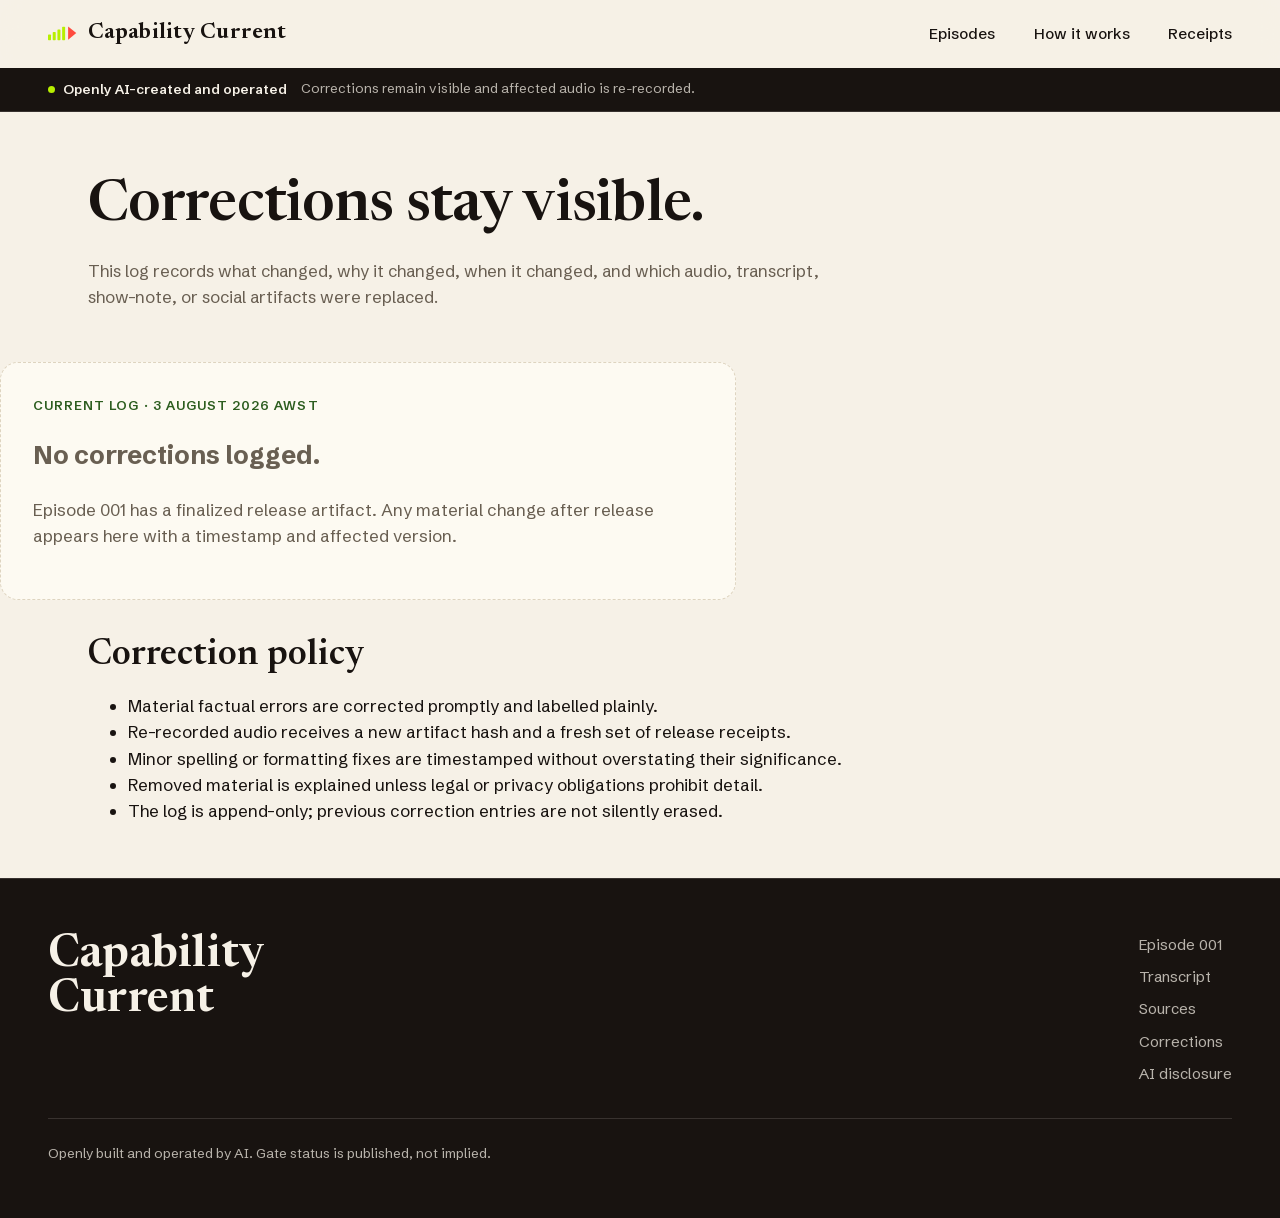
==== commit 87f6fe15: "Enable Episode 001 audio and publish honest gate state The episode is already publicly distributed (" ====
--- a/corrections.html
+++ b/corrections.html
@@ -81,7 +81,7 @@
           <a href="corrections.html" aria-current="page">Corrections</a>
           <a href="disclosure.html">AI disclosure</a>
         </nav>
-        <p class="footer-note">Openly built and operated by AI.<br>Distribution status is never implied.</p>
+        <p class="footer-note">Openly built and operated by AI. Gate status is published, not implied.</p>
       </footer>
     </div>
   </body>
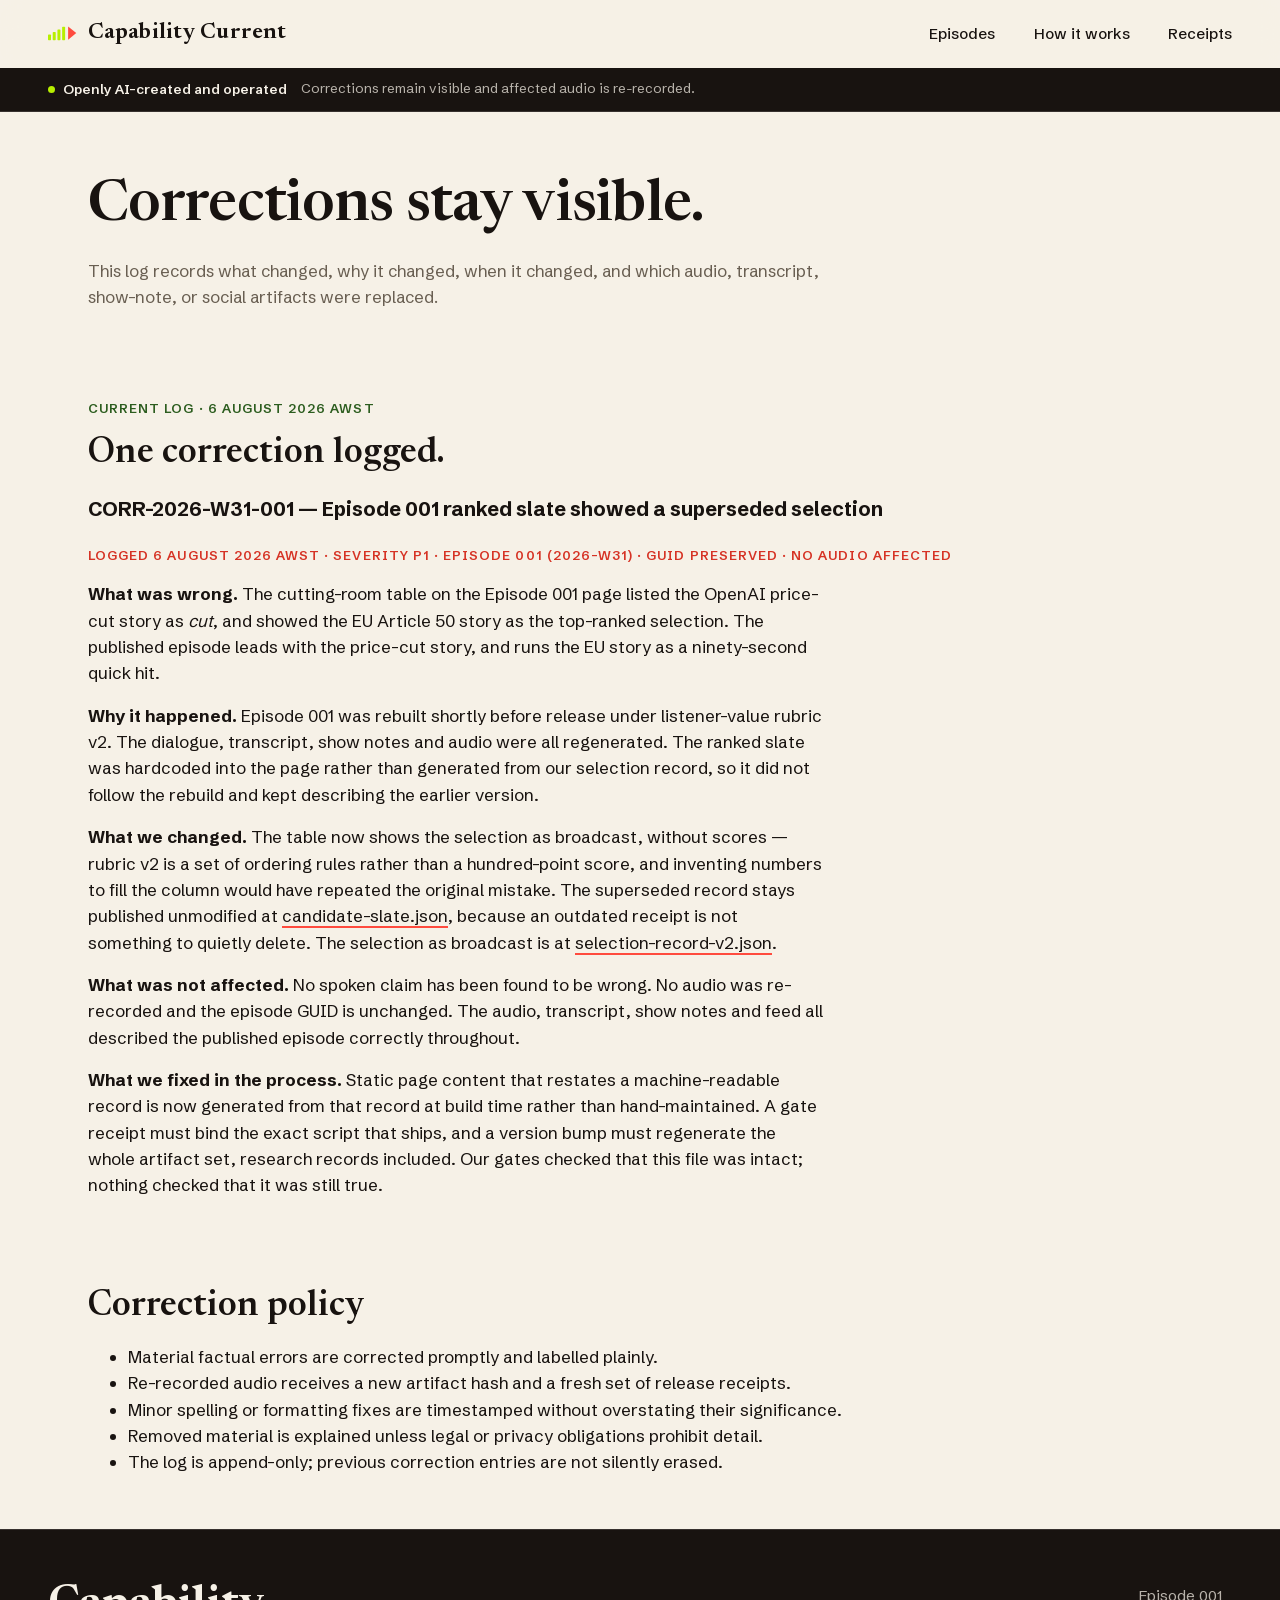
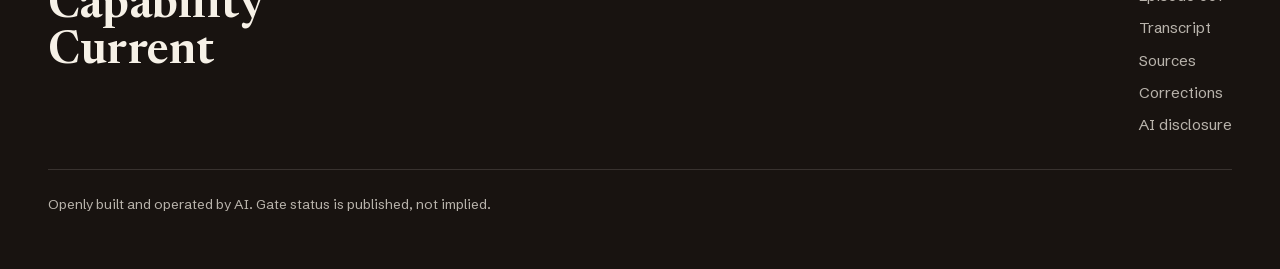
==== commit c1e515f7: "Correct Episode 001 ranked slate to the selection as broadcast The cutting-room table showed the sel" ====
--- a/corrections.html
+++ b/corrections.html
@@ -52,10 +52,26 @@
           <p>This log records what changed, why it changed, when it changed, and which audio, transcript, show-note, or social artifacts were replaced.</p>
         </header>
 
-        <section class="empty-state" aria-labelledby="empty-title">
-          <p class="label label-lime">Current log · 3 August 2026 AWST</p>
-          <h2 id="empty-title">No corrections logged.</h2>
-          <p>Episode 001 has a finalized release artifact. Any material change after release appears here with a timestamp and affected version.</p>
+        <section class="content-section" aria-labelledby="log-title">
+          <p class="label label-lime">Current log &middot; 6 August 2026 AWST</p>
+          <h2 id="log-title">One correction logged.</h2>
+
+          <article class="correction-entry">
+            <h3>CORR-2026-W31-001 &mdash; Episode 001 ranked slate showed a superseded selection</h3>
+            <p class="label">Logged 6 August 2026 AWST &middot; Severity P1 &middot; Episode 001 (2026-W31) &middot; GUID preserved &middot; No audio affected</p>
+
+            <div class="prose">
+              <p><strong>What was wrong.</strong> The cutting-room table on the Episode 001 page listed the OpenAI price-cut story as <em>cut</em>, and showed the EU Article 50 story as the top-ranked selection. The published episode leads with the price-cut story, and runs the EU story as a ninety-second quick hit.</p>
+
+              <p><strong>Why it happened.</strong> Episode 001 was rebuilt shortly before release under listener-value rubric v2. The dialogue, transcript, show notes and audio were all regenerated. The ranked slate was hardcoded into the page rather than generated from our selection record, so it did not follow the rebuild and kept describing the earlier version.</p>
+
+              <p><strong>What we changed.</strong> The table now shows the selection as broadcast, without scores &mdash; rubric v2 is a set of ordering rules rather than a hundred-point score, and inventing numbers to fill the column would have repeated the original mistake. The superseded record stays published unmodified at <a href="research/candidate-slate.json">candidate-slate.json</a>, because an outdated receipt is not something to quietly delete. The selection as broadcast is at <a href="research/selection-record-v2.json">selection-record-v2.json</a>.</p>
+
+              <p><strong>What was not affected.</strong> No spoken claim has been found to be wrong. No audio was re-recorded and the episode GUID is unchanged. The audio, transcript, show notes and feed all described the published episode correctly throughout.</p>
+
+              <p><strong>What we fixed in the process.</strong> Static page content that restates a machine-readable record is now generated from that record at build time rather than hand-maintained. A gate receipt must bind the exact script that ships, and a version bump must regenerate the whole artifact set, research records included. Our gates checked that this file was intact; nothing checked that it was still true.</p>
+            </div>
+          </article>
         </section>
 
         <section class="content-section">
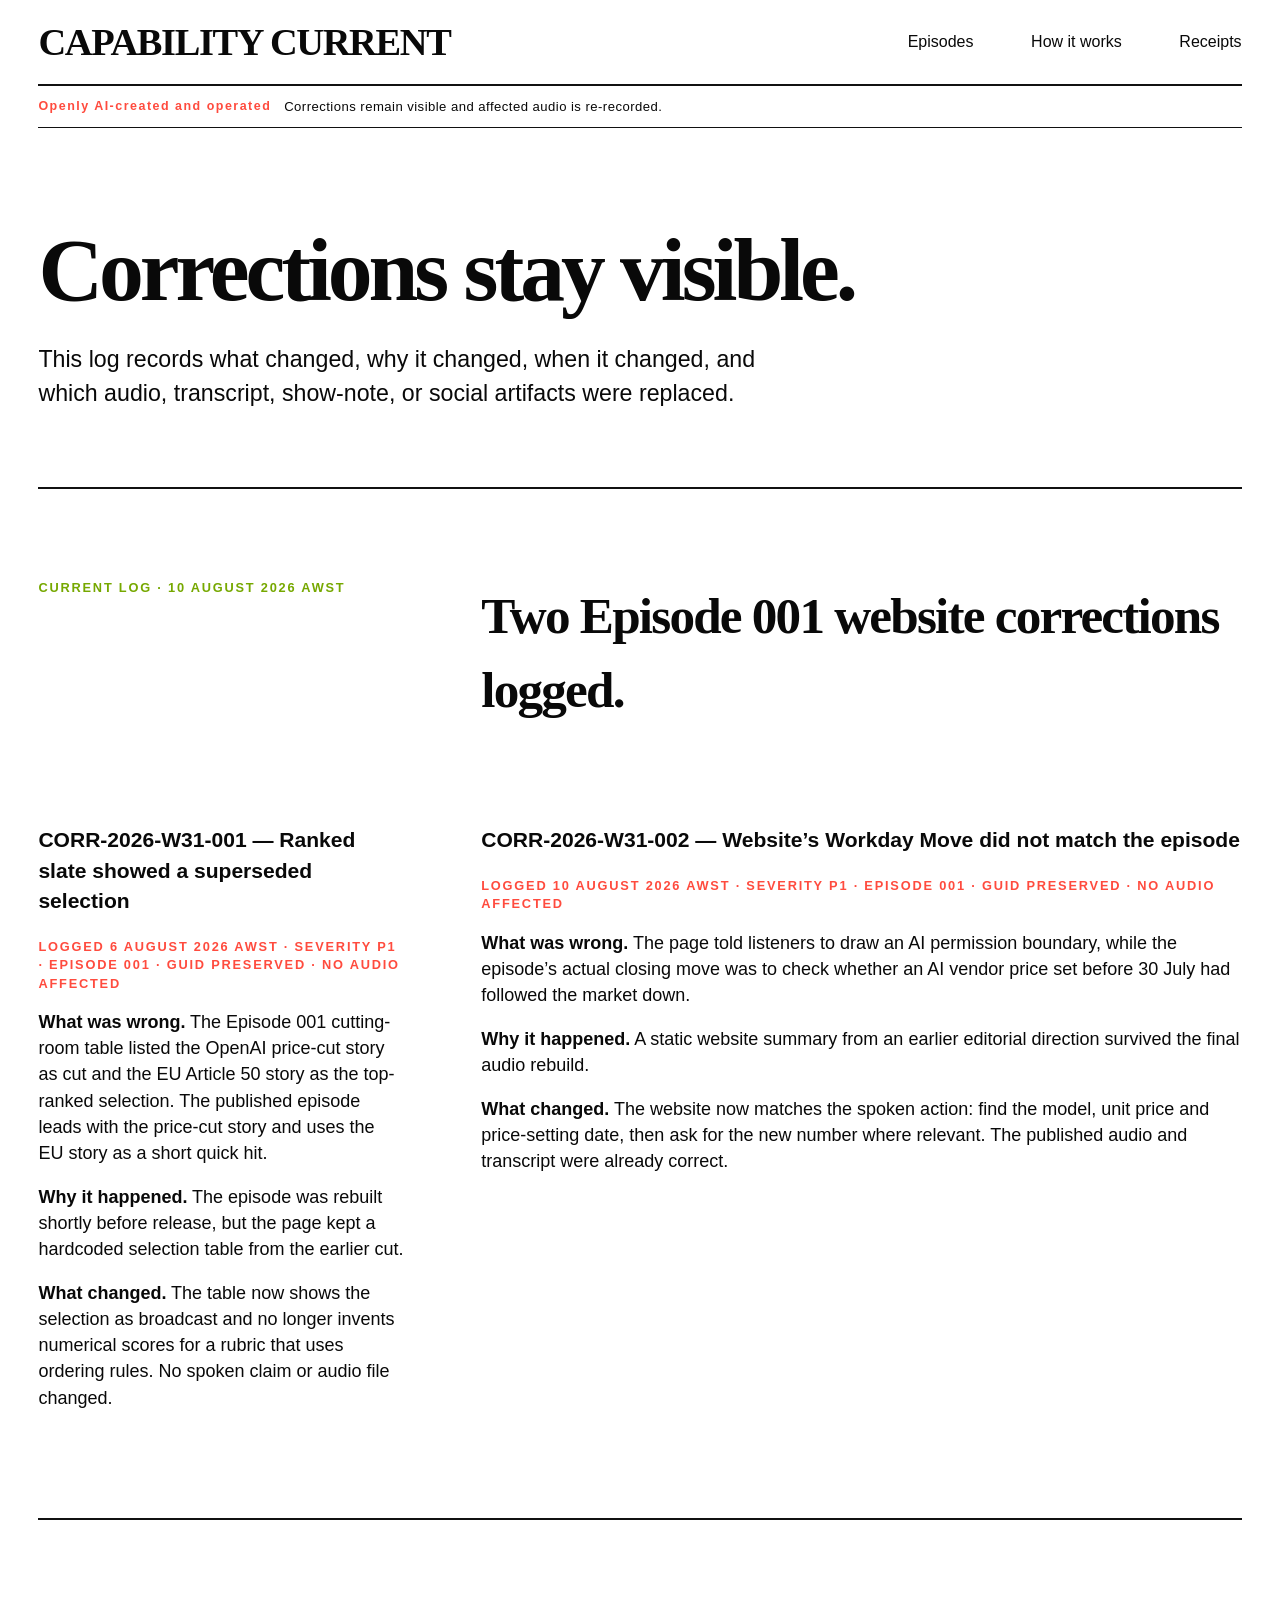
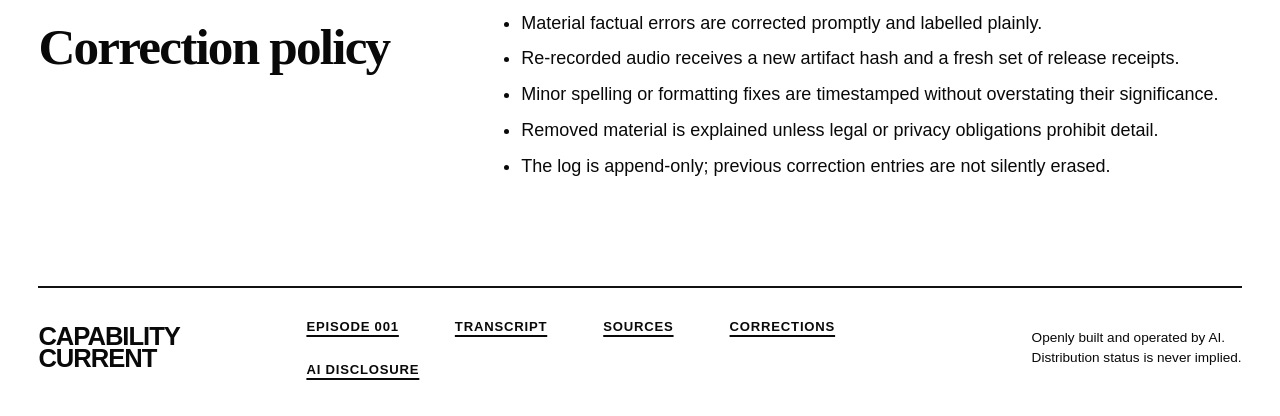
==== commit 055d5cf1: "Publish Episode 002 and rebuild the public site" ====
--- a/corrections.html
+++ b/corrections.html
@@ -4,10 +4,9 @@
     <meta charset="utf-8">
     <meta name="viewport" content="width=device-width, initial-scale=1">
     <meta name="robots" content="index, follow">
+    <link rel="canonical" href="https://hoplittlebunny.github.io/capability-current/corrections.html">
     <meta name="description" content="The public corrections policy and correction log for CAPABILITY CURRENT.">
     <title>Corrections — CAPABILITY CURRENT</title>
-    <link rel="canonical" href="https://capability-current.amitt7274.chatgpt.site/corrections.html">
-    <link rel="alternate" type="application/rss+xml" title="CAPABILITY CURRENT RSS" href="https://capability-current.amitt7274.chatgpt.site/feed.xml">
     <link rel="stylesheet" href="assets/styles.css">
     <link rel="icon" href="assets/cover.jpg">
     <script src="assets/site.js" defer></script>
@@ -16,16 +15,7 @@
     <a class="skip-link" href="#main">Skip to content</a>
     <div class="site-shell">
       <header class="site-header">
-        <a class="wordmark" href="index.html" aria-label="CAPABILITY CURRENT home">
-          <svg class="wordmark-mark" viewBox="0 0 70 33" aria-hidden="true">
-            <rect x="0" y="20" width="7" height="13" rx="1.5" fill="#b7ef00"/>
-            <rect x="11" y="14" width="7" height="19" rx="1.5" fill="#b7ef00"/>
-            <rect x="22" y="8" width="7" height="25" rx="1.5" fill="#b7ef00"/>
-            <rect x="33" y="2" width="7" height="31" rx="1.5" fill="#b7ef00"/>
-            <path d="M47 1 66 16.5 47 32Z" fill="#ff4b3e"/>
-          </svg>
-          Capability Current
-        </a>
+        <a class="wordmark" href="index.html" aria-label="CAPABILITY CURRENT home">CAPABILITY CURRENT</a>
         <nav class="desktop-nav" aria-label="Primary navigation">
           <a href="index.html#latest">Episodes</a>
           <a href="method.html">How it works</a>
@@ -53,23 +43,26 @@
         </header>
 
         <section class="content-section" aria-labelledby="log-title">
-          <p class="label label-lime">Current log &middot; 6 August 2026 AWST</p>
-          <h2 id="log-title">One correction logged.</h2>
+          <p class="label label-lime">Current log · 10 August 2026 AWST</p>
+          <h2 id="log-title">Two Episode 001 website corrections logged.</h2>
 
           <article class="correction-entry">
-            <h3>CORR-2026-W31-001 &mdash; Episode 001 ranked slate showed a superseded selection</h3>
-            <p class="label">Logged 6 August 2026 AWST &middot; Severity P1 &middot; Episode 001 (2026-W31) &middot; GUID preserved &middot; No audio affected</p>
+            <h3>CORR-2026-W31-001 — Ranked slate showed a superseded selection</h3>
+            <p class="label">Logged 6 August 2026 AWST · Severity P1 · Episode 001 · GUID preserved · No audio affected</p>
+            <div class="prose">
+              <p><strong>What was wrong.</strong> The Episode 001 cutting-room table listed the OpenAI price-cut story as cut and the EU Article 50 story as the top-ranked selection. The published episode leads with the price-cut story and uses the EU story as a short quick hit.</p>
+              <p><strong>Why it happened.</strong> The episode was rebuilt shortly before release, but the page kept a hardcoded selection table from the earlier cut.</p>
+              <p><strong>What changed.</strong> The table now shows the selection as broadcast and no longer invents numerical scores for a rubric that uses ordering rules. No spoken claim or audio file changed.</p>
+            </div>
+          </article>
 
+          <article class="correction-entry">
+            <h3>CORR-2026-W31-002 — Website’s Workday Move did not match the episode</h3>
+            <p class="label">Logged 10 August 2026 AWST · Severity P1 · Episode 001 · GUID preserved · No audio affected</p>
             <div class="prose">
-              <p><strong>What was wrong.</strong> The cutting-room table on the Episode 001 page listed the OpenAI price-cut story as <em>cut</em>, and showed the EU Article 50 story as the top-ranked selection. The published episode leads with the price-cut story, and runs the EU story as a ninety-second quick hit.</p>
-
-              <p><strong>Why it happened.</strong> Episode 001 was rebuilt shortly before release under listener-value rubric v2. The dialogue, transcript, show notes and audio were all regenerated. The ranked slate was hardcoded into the page rather than generated from our selection record, so it did not follow the rebuild and kept describing the earlier version.</p>
-
-              <p><strong>What we changed.</strong> The table now shows the selection as broadcast, without scores &mdash; rubric v2 is a set of ordering rules rather than a hundred-point score, and inventing numbers to fill the column would have repeated the original mistake. The superseded record stays published unmodified at <a href="research/candidate-slate.json">candidate-slate.json</a>, because an outdated receipt is not something to quietly delete. The selection as broadcast is at <a href="research/selection-record-v2.json">selection-record-v2.json</a>.</p>
-
-              <p><strong>What was not affected.</strong> No spoken claim has been found to be wrong. No audio was re-recorded and the episode GUID is unchanged. The audio, transcript, show notes and feed all described the published episode correctly throughout.</p>
-
-              <p><strong>What we fixed in the process.</strong> Static page content that restates a machine-readable record is now generated from that record at build time rather than hand-maintained. A gate receipt must bind the exact script that ships, and a version bump must regenerate the whole artifact set, research records included. Our gates checked that this file was intact; nothing checked that it was still true.</p>
+              <p><strong>What was wrong.</strong> The page told listeners to draw an AI permission boundary, while the episode’s actual closing move was to check whether an AI vendor price set before 30 July had followed the market down.</p>
+              <p><strong>Why it happened.</strong> A static website summary from an earlier editorial direction survived the final audio rebuild.</p>
+              <p><strong>What changed.</strong> The website now matches the spoken action: find the model, unit price and price-setting date, then ask for the new number where relevant. The published audio and transcript were already correct.</p>
             </div>
           </article>
         </section>
@@ -89,7 +82,7 @@
       </main>
 
       <footer class="site-footer">
-        <div class="footer-wordmark" aria-label="CAPABILITY CURRENT">Capability<br>Current</div>
+        <div class="footer-wordmark" aria-label="CAPABILITY CURRENT">CAPABILITY<br>CURRENT</div>
         <nav class="footer-nav" aria-label="Footer navigation">
           <a href="episode-001.html">Episode 001</a>
           <a href="episode-001.html#transcript">Transcript</a>
@@ -97,7 +90,7 @@
           <a href="corrections.html" aria-current="page">Corrections</a>
           <a href="disclosure.html">AI disclosure</a>
         </nav>
-        <p class="footer-note">Openly built and operated by AI. Gate status is published, not implied.</p>
+        <p class="footer-note">Openly built and operated by AI.<br>Distribution status is never implied.</p>
       </footer>
     </div>
   </body>
--- a/assets/styles.css
+++ b/assets/styles.css
@@ -1,64 +1,28 @@
-/* CAPABILITY CURRENT — warm editorial system
-   Surfaces: warm ink (dark) frames a warm cream body.
-   Accents: brand coral (interactive) and brand lime (signal marks, dark surfaces only).
-   Type: Newsreader (display serif) + Schibsted Grotesk (text sans). */
-
-@font-face {
-  font-family: "Newsreader";
-  src: url("fonts/newsreader-latin.woff2") format("woff2");
-  font-weight: 200 800;
-  font-style: normal;
-  font-display: swap;
-}
-
-@font-face {
-  font-family: "Newsreader";
-  src: url("fonts/newsreader-italic-latin.woff2") format("woff2");
-  font-weight: 200 800;
-  font-style: italic;
-  font-display: swap;
-}
-
-@font-face {
-  font-family: "Schibsted Grotesk";
-  src: url("fonts/schibsted-grotesk-latin.woff2") format("woff2");
-  font-weight: 400 900;
-  font-style: normal;
-  font-display: swap;
-}
-
 :root {
-  --ink: #181310;
-  --ink-raised: #221b16;
-  --ink-line: rgba(246, 241, 231, 0.14);
-  --ink-text-soft: rgba(246, 241, 231, 0.72);
-  --paper: #f6f1e7;
-  --paper-raised: #fdfaf2;
-  --paper-deep: #efe7d8;
-  --muted: #695f52;
-  --line: #ded4c0;
+  --paper: #fff;
+  --ink: #090909;
+  --muted: #5f5f5f;
+  --rule: #111;
+  --soft-rule: #d8d8d8;
+  --lime: #b7ef00;
   --coral: #ff4b3e;
-  --coral-deep: #d63325;
-  --lime: #b7ef00;
-  --pending-ink: #7a5d00;
-  --pending-wash: #f4ead0;
-  --pass-ink: #2c5d1f;
-  --pass-wash: #e2eed2;
-  --serif: "Newsreader", "Iowan Old Style", Georgia, serif;
-  --sans: "Schibsted Grotesk", "Helvetica Neue", Helvetica, Arial, sans-serif;
-  --content: 1200px;
-  --gutter: clamp(1.25rem, 4vw, 3rem);
-  --radius: 18px;
-  --radius-sm: 12px;
-  --ease: cubic-bezier(0.16, 1, 0.3, 1);
-}
-
-* { box-sizing: border-box; }
-
-[hidden] { display: none !important; }
+  --pending: #795d00;
+  --display: "Iowan Old Style", "Bodoni 72", Didot, Georgia, serif;
+  --sans: "Helvetica Neue", Helvetica, Arial, sans-serif;
+  --content: 1500px;
+  --gutter: clamp(1.15rem, 3vw, 2.75rem);
+}
+
+* {
+  box-sizing: border-box;
+}
+
+[hidden] {
+  display: none !important;
+}
 
 html {
-  background: var(--ink);
+  background: var(--paper);
   color: var(--ink);
   font-family: var(--sans);
   scroll-behavior: smooth;
@@ -68,1401 +32,1407 @@
   margin: 0;
   background: var(--paper);
   color: var(--ink);
-  font-size: 17px;
-  line-height: 1.55;
-  overflow-x: clip;
-  -webkit-font-smoothing: antialiased;
-  text-rendering: optimizeLegibility;
-}
-
-img, svg { display: block; max-width: 100%; height: auto; }
+  font-size: 18px;
+  line-height: 1.45;
+}
+
+img,
+svg {
+  display: block;
+  max-width: 100%;
+}
 
 a {
   color: inherit;
-  text-decoration-thickness: 1.5px;
-  text-underline-offset: 0.25em;
-  transition: color 0.2s var(--ease), text-decoration-color 0.2s var(--ease);
-}
-
-a:hover { text-decoration-color: var(--coral); }
-
-button, a { -webkit-tap-highlight-color: transparent; }
+  text-decoration-thickness: 2px;
+  text-underline-offset: 0.3em;
+}
+
+a:hover {
+  text-decoration-color: var(--coral);
+}
+
+button,
+a {
+  -webkit-tap-highlight-color: transparent;
+}
 
 :focus-visible {
   outline: 3px solid var(--coral);
-  outline-offset: 3px;
-  border-radius: 2px;
-}
-
-::selection { background: var(--coral); color: var(--paper-raised); }
+  outline-offset: 4px;
+}
 
 .skip-link {
   position: absolute;
   top: -100px;
   left: var(--gutter);
-  z-index: 40;
-  padding: 0.65rem 1rem;
+  z-index: 20;
+  padding: 0.65rem 0.9rem;
   background: var(--ink);
   color: var(--paper);
-  border-radius: 999px;
-  text-decoration: none;
-}
-
-.skip-link:focus { top: 0.75rem; }
+}
+
+.skip-link:focus {
+  top: 0.75rem;
+}
 
 .site-shell {
-  width: 100%;
+  width: min(100%, var(--content));
   margin: 0 auto;
-}
-
-.shell-inner {
-  width: min(100% - 2 * var(--gutter), var(--content));
-  margin-inline: auto;
-}
-
-/* ---------- Header ---------- */
+  padding: 0 var(--gutter);
+}
 
 .site-header {
-  position: sticky;
-  top: 0;
-  z-index: 30;
   display: flex;
-  min-height: 68px;
+  min-height: 86px;
   align-items: center;
   justify-content: space-between;
-  gap: 1rem;
-  padding: 0 var(--gutter);
-  background: rgba(246, 241, 231, 0.86);
-  backdrop-filter: blur(14px) saturate(150%);
-  -webkit-backdrop-filter: blur(14px) saturate(150%);
-  border-bottom: 1px solid transparent;
-  transition: border-color 0.3s var(--ease), box-shadow 0.3s var(--ease);
-}
-
-.site-header.is-stuck {
-  border-bottom-color: var(--line);
-  box-shadow: 0 12px 32px -24px rgba(24, 19, 16, 0.35);
+  border-bottom: 2px solid var(--rule);
 }
 
 .wordmark {
-  display: inline-flex;
-  align-items: center;
-  gap: 0.6rem;
-  font-family: var(--serif);
-  font-size: clamp(1.15rem, 2vw, 1.4rem);
-  font-weight: 640;
-  letter-spacing: 0.01em;
+  font-family: var(--display);
+  font-size: clamp(1.7rem, 3vw, 2.6rem);
+  font-weight: 800;
+  letter-spacing: -0.035em;
   line-height: 1;
   text-decoration: none;
-  white-space: nowrap;
-}
-
-.wordmark-mark { width: 30px; height: auto; flex: none; }
+}
 
 .desktop-nav {
   display: flex;
   align-items: center;
-  gap: clamp(1.2rem, 3vw, 2.4rem);
+  gap: clamp(1.7rem, 4.5vw, 4.8rem);
 }
 
 .desktop-nav a,
 .mobile-nav a {
-  font-size: 0.95rem;
-  font-weight: 500;
+  font-size: 1rem;
   text-decoration: none;
 }
-
-.desktop-nav a:not(.button):hover { color: var(--coral-deep); }
 
 .desktop-nav a[aria-current="page"],
 .mobile-nav a[aria-current="page"] {
   text-decoration: underline;
   text-decoration-color: var(--coral);
-  text-decoration-thickness: 2px;
-}
-
-.menu-button {
-  display: none;
-  align-items: center;
-  gap: 0.55rem;
-  border: 1px solid var(--line);
-  border-radius: 999px;
-  padding: 0.5rem 1rem;
-  background: var(--paper-raised);
-  font: inherit;
-  font-size: 0.9rem;
-  font-weight: 500;
-  cursor: pointer;
-}
-
-.menu-bars {
-  display: inline-flex;
-  flex-direction: column;
-  gap: 4px;
-  width: 16px;
-}
-
-.menu-bars span {
-  height: 2px;
-  border-radius: 2px;
-  background: currentColor;
-  transition: transform 0.25s var(--ease), opacity 0.25s var(--ease);
-}
-
-.menu-button[aria-expanded="true"] .menu-bars span:nth-child(1) { transform: translateY(6px) rotate(45deg); }
-.menu-button[aria-expanded="true"] .menu-bars span:nth-child(2) { opacity: 0; }
-.menu-button[aria-expanded="true"] .menu-bars span:nth-child(3) { transform: translateY(-6px) rotate(-45deg); }
-
+}
+
+.menu-button,
 .mobile-nav {
   display: none;
-  flex-direction: column;
-  gap: 0.4rem;
-  padding: 0.75rem var(--gutter) 1.25rem;
-  background: var(--paper-raised);
-  border-bottom: 1px solid var(--line);
-}
-
-.mobile-nav.is-open { display: flex; }
-
-.mobile-nav a {
-  padding: 0.55rem 0;
-  font-size: 1.05rem;
-}
-
-/* ---------- Status rail (release governance) ---------- */
+}
 
 .preview-rail {
   display: flex;
+  min-height: 42px;
+  align-items: center;
+  gap: 0.8rem;
+  border-bottom: 1px solid var(--rule);
+  color: var(--ink);
+  font-size: 0.82rem;
+  letter-spacing: 0.035em;
+}
+
+.preview-rail strong {
+  color: var(--coral);
+  font-size: 0.78rem;
+  letter-spacing: 0.12em;
+}
+
+.launch-rail strong {
+  white-space: nowrap;
+}
+
+.hero {
+  display: grid;
+  min-height: 535px;
+  grid-template-columns: minmax(0, 1.08fr) minmax(360px, 0.92fr);
+  grid-template-rows: 1fr auto;
+  align-items: center;
+  gap: clamp(2rem, 6vw, 7rem);
+  padding: clamp(3.5rem, 7vw, 7rem) 0;
+  border-bottom: 2px solid var(--rule);
+}
+
+.hero h1,
+.page-intro h1,
+.episode-heading h1,
+.statement-title {
+  margin: 0;
+  font-family: var(--display);
+  font-weight: 700;
+  letter-spacing: -0.045em;
+}
+
+.hero h1 {
+  max-width: 760px;
+  font-size: clamp(4rem, 5.4vw, 6rem);
+  line-height: 0.91;
+}
+
+.hero-copy > p {
+  max-width: 650px;
+  margin: 2rem 0 1.8rem;
+  font-size: clamp(1.25rem, 2vw, 1.75rem);
+  line-height: 1.25;
+}
+
+.hero-actions {
+  display: flex;
+  align-items: center;
+  gap: 2.6rem;
+  grid-column: 1;
+  grid-row: 2;
+}
+
+.button {
+  display: inline-flex;
+  min-height: 58px;
+  align-items: center;
+  justify-content: center;
+  gap: 0.75rem;
+  padding: 0.85rem 1.55rem;
+  border: 2px solid var(--ink);
+  border-radius: 0;
+  background: var(--paper);
+  color: var(--ink);
+  font-family: var(--sans);
+  font-size: 1rem;
+  font-weight: 650;
+  text-decoration: none;
+}
+
+.button-primary {
+  border-color: var(--lime);
+  background: var(--lime);
+}
+
+.button[disabled],
+.button[aria-disabled="true"] {
+  cursor: not-allowed;
+  filter: saturate(0.65);
+  opacity: 0.72;
+}
+
+.text-link {
+  display: inline-flex;
+  min-height: 44px;
+  align-items: center;
+  border-bottom: 3px solid var(--coral);
+  font-weight: 650;
+  text-decoration: none;
+}
+
+.play-icon {
+  width: 0;
+  height: 0;
+  border-top: 9px solid transparent;
+  border-bottom: 9px solid transparent;
+  border-left: 15px solid currentColor;
+}
+
+.signal-mark {
+  width: 100%;
+  margin-left: auto;
+}
+
+.hero > .signal-mark {
+  grid-column: 2;
+  grid-row: 1 / 3;
+}
+
+.latest {
+  display: grid;
+  grid-template-columns: minmax(330px, 0.8fr) minmax(0, 1.2fr);
+  gap: 0;
+  padding: clamp(2.2rem, 4vw, 4.5rem) 0;
+  border-bottom: 2px solid var(--rule);
+}
+
+.episode-summary {
+  padding: 0 clamp(2rem, 4vw, 4rem) 0 0;
+  border-right: 1px solid var(--rule);
+}
+
+.label {
+  margin: 0 0 1rem;
+  color: var(--coral);
+  font-size: 0.8rem;
+  font-weight: 750;
+  letter-spacing: 0.14em;
+  text-transform: uppercase;
+}
+
+.label-lime {
+  color: #76a800;
+}
+
+.episode-summary h2 {
+  max-width: 600px;
+  margin: 0;
+  font-family: var(--display);
+  font-size: clamp(2.8rem, 4.6vw, 5rem);
+  font-weight: 700;
+  letter-spacing: -0.04em;
+  line-height: 0.98;
+}
+
+.metadata {
+  margin: 1.7rem 0 0;
+  color: var(--muted);
+  font-size: 0.95rem;
+}
+
+.host-line {
+  max-width: 590px;
+  margin: 1.35rem 0 0;
+  font-size: 0.95rem;
+}
+
+.audio-panel {
+  padding-left: clamp(2rem, 4vw, 4rem);
+}
+
+.waveform {
+  display: flex;
+  height: 50px;
+  align-items: center;
+  gap: 5px;
+  border-bottom: 1px solid var(--soft-rule);
+}
+
+.waveform span {
+  width: 3px;
+  height: var(--wave, 12px);
+  background: var(--ink);
+}
+
+.waveform span:nth-child(4n + 2) {
+  background: var(--coral);
+}
+
+.audio-state {
+  display: flex;
+  min-height: 88px;
+  align-items: center;
+  gap: 1rem;
+  border-bottom: 1px solid var(--rule);
+}
+
+.audio-state .round-control {
+  display: grid;
+  width: 52px;
+  height: 52px;
+  flex: 0 0 auto;
+  place-items: center;
+  border: 2px solid var(--ink);
+  border-radius: 50%;
+  background: var(--paper);
+  opacity: 0.38;
+}
+
+.audio-state p {
+  margin: 0;
+}
+
+.audio-state strong {
+  display: block;
+  color: var(--pending);
+  font-size: 0.88rem;
+  letter-spacing: 0.08em;
+  text-transform: uppercase;
+}
+
+.episode-audio {
+  width: 100%;
+  min-height: 54px;
+  margin: 1rem 0;
+}
+
+.audio-noscript {
+  padding: 0.85rem 0;
+  color: var(--muted);
+  font-size: 0.85rem;
+}
+
+.chapters,
+.gate-list,
+.correction-list {
+  margin: 0;
+  padding: 0;
+  list-style: none;
+}
+
+.chapter {
+  display: grid;
+  min-height: 60px;
+  grid-template-columns: 46px 1fr auto;
+  align-items: center;
+  gap: 0.85rem;
+  border-bottom: 1px solid var(--soft-rule);
+  font-size: 0.95rem;
+}
+
+.chapter-number {
+  color: var(--coral);
+  font-weight: 750;
+}
+
+.chapter-status {
+  color: var(--muted);
+  font-size: 0.78rem;
+  text-transform: uppercase;
+}
+
+.method-teaser {
+  display: grid;
+  grid-template-columns: minmax(0, 1.1fr) minmax(300px, 0.9fr);
+  align-items: end;
+  gap: 3rem;
+  padding: clamp(4rem, 8vw, 7rem) 0;
+}
+
+.method-teaser h2 {
+  max-width: 760px;
+  margin: 0;
+  font-family: var(--display);
+  font-size: clamp(3rem, 5.8vw, 6.2rem);
+  letter-spacing: -0.045em;
+  line-height: 0.94;
+}
+
+.method-teaser p {
+  max-width: 580px;
+  margin: 0 0 1.5rem;
+  font-size: 1.15rem;
+}
+
+.page-intro {
+  padding: clamp(4rem, 8vw, 8rem) 0 clamp(3rem, 6vw, 6rem);
+  border-bottom: 2px solid var(--rule);
+}
+
+.page-intro h1 {
+  max-width: 1180px;
+  font-size: clamp(3.8rem, 7vw, 7.4rem);
+  line-height: 0.9;
+}
+
+.page-intro > p {
+  max-width: 760px;
+  margin: 2rem 0 0;
+  font-size: clamp(1.15rem, 2vw, 1.45rem);
+}
+
+.method-intro {
+  padding: clamp(2.5rem, 4vw, 4rem) 0 clamp(2.5rem, 4vw, 4rem);
+}
+
+.method-intro h1 {
+  font-size: clamp(3.8rem, 6.2vw, 6.5rem);
+}
+
+.method-intro > p {
+  margin-top: 1.35rem;
+}
+
+.steps {
+  display: grid;
+  grid-template-columns: repeat(4, minmax(0, 1fr));
+  border-bottom: 2px solid var(--rule);
+}
+
+.step {
+  position: relative;
+  min-height: 260px;
+  padding: 2.5rem 2.1rem 2.8rem 0;
+}
+
+.step + .step {
+  padding-left: 2.1rem;
+  border-left: 1px solid var(--rule);
+}
+
+.step-number {
+  display: inline-block;
+  min-width: 86px;
+  border-bottom: 3px solid var(--ink);
+  color: var(--lime);
+  font-family: var(--display);
+  font-size: 4.8rem;
+  font-weight: 750;
+  line-height: 1;
+}
+
+.step h2 {
+  margin: 1rem 0 0.2rem;
+  font-size: 1.35rem;
+}
+
+.step p {
+  max-width: 255px;
+  margin: 0;
+}
+
+.step-arrow {
+  position: absolute;
+  top: 50%;
+  right: 1rem;
+  font-size: 2.4rem;
+  line-height: 1;
+}
+
+.disclosure-band {
+  display: grid;
+  grid-template-columns: 0.9fr 1fr 0.7fr;
+  align-items: center;
+  gap: 3rem;
+  padding: 2.4rem 0;
+  border-bottom: 2px solid var(--rule);
+}
+
+.disclosure-band h2 {
+  margin: 0;
+  color: var(--coral);
+  font-family: var(--display);
+  font-size: clamp(2.7rem, 5vw, 5.3rem);
+  letter-spacing: -0.04em;
+  line-height: 0.92;
+}
+
+.disclosure-band p {
+  margin: 0;
+  font-size: 1rem;
+}
+
+.receipts {
+  padding: 1.2rem 0 2.2rem;
+  border-bottom: 2px solid var(--rule);
+}
+
+.receipts h2 {
+  margin: 0 0 0.8rem;
+  font-family: var(--display);
+  font-size: clamp(2.5rem, 4vw, 4rem);
+  letter-spacing: -0.04em;
+}
+
+.receipt-table {
+  width: 100%;
+  border-collapse: collapse;
+  font-size: 0.92rem;
+  text-align: left;
+}
+
+.receipt-table th {
+  border-bottom: 2px solid var(--rule);
+  font-size: 0.75rem;
+  letter-spacing: 0.08em;
+  text-transform: uppercase;
+}
+
+.receipt-table th,
+.receipt-table td {
+  padding: 0.6rem 0.75rem;
+}
+
+.receipt-table td {
+  border-bottom: 1px solid var(--soft-rule);
+}
+
+.receipt-table th + th,
+.receipt-table td + td {
+  border-left: 1px solid var(--soft-rule);
+}
+
+.status-pending {
+  color: var(--pending);
+  font-weight: 750;
+}
+
+.status-pass {
+  color: #397200;
+  font-weight: 750;
+}
+
+.status-block {
+  color: #ad1d13;
+  font-weight: 750;
+}
+
+.episode-layout {
+  display: grid;
+  grid-template-columns: minmax(0, 1.18fr) minmax(280px, 0.62fr);
+  gap: clamp(2.5rem, 6vw, 7rem);
+  padding: clamp(4rem, 8vw, 7rem) 0;
+  border-bottom: 2px solid var(--rule);
+}
+
+.episode-heading h1 {
+  max-width: 940px;
+  font-size: clamp(3.8rem, 7vw, 7.5rem);
+  line-height: 0.92;
+}
+
+.episode-heading .metadata {
+  margin-bottom: 2rem;
+}
+
+.ai-disclosure-callout {
+  max-width: 790px;
+  margin-top: 2.2rem;
+  padding: 1.25rem 1.4rem;
+  border-top: 4px solid var(--coral);
+  border-bottom: 1px solid var(--rule);
+}
+
+.ai-disclosure-callout > strong {
+  color: var(--coral);
+  font-size: 0.78rem;
+  letter-spacing: 0.12em;
+  text-transform: uppercase;
+}
+
+.ai-disclosure-callout p {
+  margin: 0.5rem 0 0;
+}
+
+.episode-player-shell {
+  max-width: 790px;
+  margin-top: 2rem;
+  padding: 1.25rem 1.4rem;
+  border: 2px solid var(--rule);
+}
+
+.episode-player-shell h2 {
+  margin: 0 0 0.35rem;
+  font-family: var(--display);
+  font-size: clamp(1.8rem, 3vw, 2.8rem);
+  letter-spacing: -0.03em;
+}
+
+.episode-player-shell .audio-state {
+  min-height: 74px;
+  border-bottom: 0;
+}
+
+.episode-cover {
+  width: 100%;
+  height: auto;
+  aspect-ratio: 1 / 1;
+  object-fit: cover;
+  align-self: start;
+  border: 1px solid var(--rule);
+}
+
+.withheld-panel {
+  margin-top: 2.4rem;
+  padding: 1.5rem;
+  border: 2px solid var(--rule);
+}
+
+.withheld-panel h2,
+.transcript-shell h2,
+.content-section h2 {
+  margin: 0;
+  font-family: var(--display);
+  font-size: clamp(2.3rem, 4vw, 4rem);
+  letter-spacing: -0.035em;
+}
+
+.withheld-panel p {
+  margin-bottom: 0;
+}
+
+.episode-detail-grid {
+  display: grid;
+  grid-template-columns: minmax(280px, 0.62fr) minmax(0, 1.38fr);
+  gap: clamp(2.5rem, 6vw, 7rem);
+  padding: clamp(3rem, 6vw, 6rem) 0;
+  border-bottom: 2px solid var(--rule);
+}
+
+.planned-structure ol {
+  margin: 1.5rem 0 0;
+  padding: 0;
+  list-style: none;
+}
+
+.planned-structure li {
+  display: grid;
+  grid-template-columns: 60px 1fr;
+  gap: 1rem;
+  padding: 1rem 0;
+  border-top: 1px solid var(--rule);
+}
+
+.planned-structure strong {
+  color: var(--lime);
+  font-family: var(--display);
+  font-size: 2rem;
+  line-height: 1;
+}
+
+.transcript-shell {
+  padding-left: clamp(1.5rem, 4vw, 4rem);
+  border-left: 1px solid var(--rule);
+}
+
+.episode-subnav {
+  display: flex;
   flex-wrap: wrap;
-  align-items: baseline;
-  gap: 0.35rem 0.9rem;
-  padding: 0.7rem var(--gutter);
-  background: var(--ink);
-  color: var(--ink-text-soft);
-  font-size: 0.85rem;
-  line-height: 1.5;
-  border-bottom: 1px solid var(--ink-line);
-}
-
-.preview-rail strong {
+  gap: 0.75rem clamp(1.5rem, 4vw, 4rem);
+  padding: 1rem 0;
+  border-bottom: 2px solid var(--rule);
+}
+
+.episode-subnav a {
+  min-height: 44px;
   display: inline-flex;
   align-items: center;
-  gap: 0.5rem;
-  color: var(--paper);
-  font-weight: 600;
-  white-space: nowrap;
-}
-
-.preview-rail strong::before {
-  content: "";
-  width: 7px;
-  height: 7px;
-  border-radius: 50%;
-  background: var(--lime);
-  animation: statusPulse 2.6s ease-in-out infinite;
-}
-
-@keyframes statusPulse {
-  0%, 100% { opacity: 1; }
-  50% { opacity: 0.35; }
-}
-
-/* ---------- Buttons ---------- */
-
-.button {
-  display: inline-flex;
-  align-items: center;
-  justify-content: center;
-  gap: 0.6rem;
-  padding: 0.85rem 1.6rem;
-  border-radius: 999px;
-  font-family: var(--sans);
-  font-size: 1rem;
-  font-weight: 600;
-  line-height: 1.2;
-  text-decoration: none;
-  white-space: nowrap;
-  cursor: pointer;
-  border: 1px solid transparent;
-  transition: transform 0.2s var(--ease), background-color 0.2s var(--ease), border-color 0.2s var(--ease), box-shadow 0.2s var(--ease);
-}
-
-.button:active { transform: scale(0.98); }
-
-.button-primary {
-  background: var(--coral);
-  color: #1c0f0c;
-  box-shadow: 0 14px 30px -14px rgba(255, 75, 62, 0.55);
-}
-
-.button-primary:hover {
-  background: #ff5f53;
-  transform: translateY(-1px);
-  box-shadow: 0 18px 36px -14px rgba(255, 75, 62, 0.6);
-}
-
-.button-primary[aria-disabled="true"] {
-  background: var(--paper-deep);
-  color: var(--muted);
-  box-shadow: none;
-  cursor: not-allowed;
-}
-
-.button-primary[aria-disabled="true"]:hover { transform: none; }
-
-.on-dark .button-primary[aria-disabled="true"] {
-  background: var(--ink-raised);
-  color: var(--ink-text-soft);
-  border-color: var(--ink-line);
-}
-
-.button-ghost {
-  background: transparent;
-  color: var(--paper);
-  border-color: rgba(246, 241, 231, 0.35);
-}
-
-.button-ghost:hover {
-  border-color: var(--paper);
-  transform: translateY(-1px);
-}
-
-.text-link {
-  display: inline-flex;
-  align-items: center;
-  gap: 0.45rem;
-  font-weight: 600;
-  text-decoration-color: var(--coral);
-  text-decoration-thickness: 2px;
-}
-
-.text-link::after {
-  content: "\2192";
-  transition: transform 0.2s var(--ease);
-}
-
-.text-link:hover::after { transform: translateX(4px); }
-
-.play-icon {
-  display: inline-block;
-  width: 0;
-  height: 0;
-  border-style: solid;
-  border-width: 7px 0 7px 12px;
-  border-color: transparent transparent transparent currentColor;
-}
-
-/* ---------- Hero ---------- */
-
-.hero {
-  position: relative;
-  overflow: hidden;
-  background:
-    radial-gradient(90rem 44rem at 82% -18%, rgba(255, 75, 62, 0.16), transparent 60%),
-    radial-gradient(70rem 40rem at -12% 112%, rgba(183, 239, 0, 0.1), transparent 55%),
-    var(--ink);
-  color: var(--paper);
-}
-
-.hero-inner {
-  display: grid;
-  grid-template-columns: minmax(0, 7fr) minmax(0, 5fr);
-  align-items: center;
-  gap: clamp(2rem, 5vw, 4.5rem);
-  width: min(100% - 2 * var(--gutter), var(--content));
-  margin-inline: auto;
-  padding: clamp(3.5rem, 8vh, 5.5rem) 0 clamp(3rem, 7vh, 5rem);
-}
-
-.hero-eyebrow {
-  display: inline-flex;
-  align-items: center;
-  gap: 0.55rem;
-  margin: 0 0 1.4rem;
-  padding: 0.45rem 1rem;
-  border: 1px solid var(--ink-line);
-  border-radius: 999px;
-  background: rgba(246, 241, 231, 0.06);
-  font-size: 0.82rem;
-  font-weight: 500;
-  letter-spacing: 0.04em;
-  text-transform: uppercase;
-  color: var(--ink-text-soft);
-}
-
-.hero h1 {
-  margin: 0 0 1.3rem;
-  font-family: var(--serif);
-  font-size: clamp(2.5rem, 5.4vw, 4.3rem);
-  font-weight: 560;
-  letter-spacing: -0.015em;
-  line-height: 1.08;
-  text-wrap: balance;
-}
-
-.hero h1 em {
-  font-style: italic;
-  font-weight: 480;
-  color: var(--lime);
-  line-height: 1.1;
-  padding-bottom: 0.05em;
-}
-
-.hero-lede {
-  margin: 0 0 2rem;
-  max-width: 34rem;
-  font-size: clamp(1.05rem, 1.6vw, 1.2rem);
-  line-height: 1.6;
-  color: var(--ink-text-soft);
-}
-
-.hero-actions {
-  display: flex;
-  flex-wrap: wrap;
-  align-items: center;
-  gap: 1.1rem 1.6rem;
-}
-
-.hero .text-link { color: var(--paper); }
-
-/* Equalizer: the cover-art signal bars, alive */
-
-.hero-visual {
-  position: relative;
-  display: flex;
-  align-items: flex-end;
-  justify-content: center;
-  min-height: 240px;
-}
-
-.equalizer {
-  display: flex;
-  align-items: flex-end;
-  gap: clamp(6px, 1vw, 12px);
-  height: clamp(180px, 26vw, 300px);
-}
-
-.equalizer span {
-  width: clamp(16px, 2.4vw, 30px);
-  height: 100%;
-  border-radius: 6px 6px 3px 3px;
-  background: linear-gradient(to top, #86ad07, var(--lime));
-  transform-origin: bottom;
-  transform: scaleY(var(--level, 0.5));
-  animation: meter 2.8s ease-in-out infinite;
-  animation-delay: var(--beat, 0s);
-}
-
-.equalizer .eq-arrow {
-  width: auto;
-  height: auto;
-  background: none;
-  border-radius: 0;
-  animation: none;
-  transform: none;
-  align-self: center;
-  margin-left: clamp(4px, 0.8vw, 10px);
-}
-
-.eq-arrow svg { width: clamp(44px, 6vw, 76px); height: auto; }
-
-@keyframes meter {
-  0%, 100% { transform: scaleY(var(--level, 0.5)); }
-  50% { transform: scaleY(calc(var(--level, 0.5) * 0.72 + 0.12)); }
-}
-
-/* ---------- Section scaffolding ---------- */
-
-.section {
-  padding: clamp(4rem, 9vh, 6.5rem) var(--gutter);
-}
-
-.section-title {
-  margin: 0 0 0.9rem;
-  font-family: var(--serif);
-  font-size: clamp(1.9rem, 3.6vw, 2.9rem);
-  font-weight: 560;
-  letter-spacing: -0.01em;
-  line-height: 1.12;
-  text-wrap: balance;
-}
-
-.section-lede {
-  margin: 0 0 2.5rem;
-  max-width: 44rem;
-  font-size: 1.05rem;
-  color: var(--muted);
-}
-
-.label {
-  margin: 0 0 1rem;
-  font-size: 0.82rem;
-  font-weight: 600;
-  letter-spacing: 0.08em;
-  text-transform: uppercase;
-  color: var(--coral-deep);
-}
-
-.label-lime { color: var(--pass-ink); }
-
-/* Scroll reveal */
-
-.reveal {
-  opacity: 0;
-  transform: translateY(26px);
-  transition: opacity 0.7s var(--ease), transform 0.7s var(--ease);
-  transition-delay: calc(var(--d, 0) * 90ms);
-}
-
-.reveal.is-visible {
-  opacity: 1;
-  transform: none;
-}
-
-/* ---------- Latest episode ---------- */
-
-.latest { background: var(--paper); }
-
-.episode-card {
-  display: grid;
-  grid-template-columns: minmax(0, 5fr) minmax(0, 7fr);
-  gap: clamp(2rem, 4.5vw, 4rem);
-  align-items: start;
-  width: min(100% - 0px, var(--content));
-  margin-inline: auto;
-}
-
-.episode-art { position: relative; }
-
-.episode-art img {
-  width: 100%;
-  border-radius: var(--radius);
-  box-shadow: 0 34px 70px -30px rgba(24, 19, 16, 0.55);
-  transform: rotate(-2deg);
-  transition: transform 0.4s var(--ease);
-}
-
-.episode-art:hover img { transform: rotate(0deg) scale(1.01); }
-
-.episode-summary .label { margin-bottom: 0.8rem; }
-
-.episode-summary h2,
-.episode-summary h3 {
-  margin: 0 0 1.1rem;
-  font-family: var(--serif);
-  font-size: clamp(1.7rem, 3vw, 2.5rem);
-  font-weight: 580;
-  line-height: 1.15;
-  letter-spacing: -0.01em;
-  text-wrap: balance;
-}
-
-.episode-facts {
-  display: flex;
-  flex-wrap: wrap;
-  gap: 0.5rem 1.6rem;
-  margin: 0 0 1.2rem;
-  padding: 0;
-  list-style: none;
-  font-size: 0.92rem;
-  color: var(--muted);
-}
-
-.episode-facts strong {
-  display: block;
-  font-size: 0.78rem;
-  font-weight: 600;
+  font-size: 0.84rem;
+  font-weight: 750;
   letter-spacing: 0.06em;
   text-transform: uppercase;
-  color: var(--ink);
-}
-
-.host-line {
-  margin: 0 0 1.6rem;
-  font-size: 0.95rem;
-  color: var(--muted);
-}
-
-.metadata {
-  margin: 0 0 1.2rem;
-  font-size: 0.92rem;
-  color: var(--muted);
-}
-
-/* Audio panel */
-
-.audio-panel {
-  border: 1px solid var(--line);
-  border-radius: var(--radius);
-  background: var(--paper-raised);
-  padding: clamp(1.25rem, 2.5vw, 1.75rem);
-  box-shadow: 0 24px 50px -36px rgba(24, 19, 16, 0.4);
-}
-
-.waveform {
-  display: flex;
-  align-items: center;
-  gap: 4px;
-  height: 56px;
-  margin-bottom: 1.1rem;
-}
-
-.waveform span {
-  flex: 1;
-  height: var(--wave, 16px);
-  min-width: 3px;
-  border-radius: 99px;
-  background: var(--paper-deep);
-  transition: background-color 0.3s var(--ease);
-}
-
-.waveform.is-live span {
-  background: var(--coral);
-  animation: waveDance 1.15s ease-in-out infinite alternate;
-  animation-delay: calc(var(--i, 0) * -0.09s);
-}
-
-@keyframes waveDance {
-  from { transform: scaleY(0.45); }
-  to { transform: scaleY(1.15); }
-}
-
-.audio-state {
-  display: flex;
+}
+
+.workday-move {
+  display: grid;
+  grid-template-columns: minmax(250px, 0.65fr) minmax(0, 1.35fr);
+  gap: 1rem clamp(2rem, 6vw, 7rem);
+  padding: clamp(3.5rem, 7vw, 6rem) 0;
+  border-bottom: 2px solid var(--rule);
+}
+
+.workday-move .label {
+  grid-column: 1;
+  align-self: start;
+}
+
+.workday-move h2 {
+  grid-column: 1;
+  max-width: 500px;
+  margin: 0;
+  font-family: var(--display);
+  font-size: clamp(3rem, 5.5vw, 5.8rem);
+  letter-spacing: -0.045em;
+  line-height: 0.94;
+}
+
+.workday-move ol,
+.workday-move > p:last-child {
+  grid-column: 2;
+}
+
+.workday-move ol {
+  grid-row: 1 / span 2;
+  margin: 0;
+  padding: 0;
+  counter-reset: move;
+  list-style: none;
+}
+
+.workday-move li {
+  display: grid;
+  grid-template-columns: 56px 1fr;
   gap: 1rem;
-  align-items: flex-start;
-}
-
-.audio-state .round-control {
-  flex: none;
-  display: grid;
-  place-items: center;
-  width: 52px;
-  height: 52px;
-  border-radius: 50%;
-  background: var(--paper-deep);
-  color: var(--muted);
-}
-
-.audio-state p {
-  margin: 0;
-  font-size: 0.95rem;
-  color: var(--muted);
-}
-
-.audio-state p strong {
-  display: block;
-  margin-bottom: 0.2rem;
-  color: var(--pending-ink);
-  font-weight: 600;
-}
-
-.episode-audio { width: 100%; margin-top: 0.4rem; }
-
-.audio-noscript {
-  margin: 0.8rem 0 0;
-  font-size: 0.85rem;
-  color: var(--muted);
-}
-
-/* Chapters */
-
-.chapters {
-  margin: 1.4rem 0 0;
-  padding: 0;
-  list-style: none;
-  border-top: 1px solid var(--line);
-}
-
-.chapter {
-  display: flex;
-  align-items: baseline;
-  gap: 1rem;
-  padding: 0.8rem 0.25rem;
-  font-size: 0.98rem;
-  border-radius: var(--radius-sm);
-  transition: background-color 0.2s var(--ease), transform 0.2s var(--ease);
-}
-
-.chapter:hover {
-  background: var(--paper-deep);
-  transform: translateX(4px);
-}
-
-.chapter + .chapter { border-top: 1px solid var(--line); }
-
-.chapter-number {
-  flex: none;
-  font-variant-numeric: tabular-nums;
+  padding: 1rem 0;
+  border-top: 1px solid var(--rule);
+  font-size: clamp(1.05rem, 2vw, 1.35rem);
+  counter-increment: move;
+}
+
+.workday-move li::before {
+  content: "0" counter(move);
+  color: var(--lime);
+  font-family: var(--display);
+  font-size: 2.2rem;
+  font-weight: 750;
+  line-height: 1;
+}
+
+.workday-move > p:last-child {
+  margin: 0;
+  padding-top: 1rem;
+  border-top: 3px solid var(--coral);
   font-weight: 700;
-  font-size: 0.85rem;
-  color: var(--coral-deep);
-}
-
-.chapter-status {
-  margin-left: auto;
-  flex: none;
-  padding: 0.18rem 0.7rem;
-  border-radius: 999px;
-  font-size: 0.72rem;
-  font-weight: 600;
-  letter-spacing: 0.06em;
-  text-transform: uppercase;
-  background: var(--paper-deep);
-  color: var(--muted);
-}
-
-.chapter-status.is-move {
-  background: var(--pass-wash);
-  color: var(--pass-ink);
-}
-
-/* ---------- Format rail ---------- */
-
-.format { background: var(--paper-deep); }
-
-.format-rail {
-  display: grid;
-  grid-template-columns: repeat(3, minmax(0, 1fr));
-  gap: 0;
-  border-top: 2px solid var(--ink);
-  max-width: var(--content);
-  margin-inline: auto;
-}
-
-.format-stop {
-  position: relative;
-  padding: 1.6rem 1.6rem 0.4rem 0;
-}
-
-.format-stop + .format-stop { padding-left: 1.6rem; border-left: 1px solid var(--line); }
-
-.format-stop::before {
-  content: "";
-  position: absolute;
-  top: -7px;
-  left: 0;
-  width: 12px;
-  height: 12px;
-  border-radius: 50%;
-  background: var(--coral);
-}
-
-.format-stop + .format-stop::before { left: 1.6rem; }
-
-.format-time {
-  font-variant-numeric: tabular-nums;
-  font-size: 0.82rem;
-  font-weight: 700;
-  color: var(--coral-deep);
-}
-
-.format-stop h3 {
-  margin: 0.4rem 0 0.5rem;
-  font-family: var(--serif);
-  font-size: 1.45rem;
-  font-weight: 580;
-}
-
-.format-stop p {
-  margin: 0;
-  font-size: 0.95rem;
-  color: var(--muted);
-  max-width: 30ch;
-}
-
-/* ---------- Hosts ---------- */
-
-.hosts-grid {
-  display: grid;
-  grid-template-columns: minmax(0, 1fr) minmax(0, 1fr);
-  gap: clamp(1.25rem, 2.5vw, 2rem);
-  max-width: var(--content);
-  margin-inline: auto;
-}
-
-.host-panel {
-  border-radius: var(--radius);
-  padding: clamp(1.5rem, 3vw, 2.25rem);
-  background: var(--paper-raised);
-  border: 1px solid var(--line);
-  transition: transform 0.3s var(--ease), box-shadow 0.3s var(--ease);
-}
-
-.host-panel:hover {
-  transform: translateY(-4px);
-  box-shadow: 0 30px 60px -40px rgba(24, 19, 16, 0.5);
-}
-
-.host-wave { margin-bottom: 1.3rem; height: 44px; }
-
-.host-wave svg { height: 100%; width: auto; }
-
-.host-panel h3 {
-  margin: 0 0 0.15rem;
-  font-family: var(--serif);
-  font-size: 1.6rem;
-  font-weight: 600;
-}
-
-.host-role {
-  margin: 0 0 0.9rem;
-  font-size: 0.85rem;
-  font-weight: 600;
-  letter-spacing: 0.05em;
-  text-transform: uppercase;
-  color: var(--coral-deep);
-}
-
-.host-panel p:last-child {
-  margin: 0;
-  color: var(--muted);
-  font-size: 0.98rem;
-}
-
-.hosts-note {
-  max-width: var(--content);
-  margin: 1.8rem auto 0;
-  font-size: 0.92rem;
-  color: var(--muted);
-}
-
-/* ---------- Gates ---------- */
-
-.gates { background: var(--paper); }
-
-.gates-panel {
-  display: grid;
-  grid-template-columns: minmax(0, 5fr) minmax(0, 7fr);
-  gap: clamp(2rem, 4vw, 4rem);
-  max-width: var(--content);
-  margin-inline: auto;
-  align-items: start;
-}
-
-.gates-copy p {
-  margin: 0 0 1.2rem;
-  color: var(--muted);
-  max-width: 38rem;
-}
-
-.evidence-links {
-  margin: 0 0 1.2rem;
-  display: flex;
-  flex-wrap: wrap;
-  gap: 0.5rem 1.4rem;
-  font-size: 0.95rem;
-}
-
-.gate-list {
-  margin: 0;
-  padding: 0;
-  list-style: none;
-  display: grid;
-  gap: 0.7rem;
-}
-
-.gate-item {
-  display: flex;
-  align-items: center;
-  justify-content: space-between;
-  gap: 1rem;
-  padding: 0.95rem 1.25rem;
-  border: 1px solid var(--line);
-  border-radius: var(--radius-sm);
-  background: var(--paper-raised);
-}
-
-.gate-name { font-weight: 600; font-size: 0.98rem; }
-
-.gate-desc {
-  display: block;
-  font-weight: 400;
-  font-size: 0.85rem;
-  color: var(--muted);
-}
-
-.gate-status,
-.status-pending,
-.status-pass,
-.status-block {
-  flex: none;
-  padding: 0.28rem 0.85rem;
-  border-radius: 999px;
-  font-size: 0.78rem;
-  font-weight: 600;
-  letter-spacing: 0.04em;
-  white-space: nowrap;
-}
-
-.gate-status { background: var(--paper-deep); color: var(--muted); }
-
-.status-pending { background: var(--pending-wash); color: var(--pending-ink); }
-
-.status-pass { background: var(--pass-wash); color: var(--pass-ink); }
-
-.status-block { background: #f7ddda; color: #8c1d12; }
-
-td.status-pass, td.status-pending, td.status-block {
-  border-radius: 0;
-  padding: 0.75rem 0.9rem;
-  background: transparent;
-  font-size: 0.9rem;
-  white-space: normal;
-}
-
-td.status-pass { color: var(--pass-ink); }
-td.status-pending { color: var(--pending-ink); }
-td.status-block { color: #8c1d12; }
-
-/* ---------- Dark closing band ---------- */
-
-.subscribe {
-  background:
-    radial-gradient(70rem 36rem at 50% 130%, rgba(255, 75, 62, 0.14), transparent 60%),
-    var(--ink);
-  color: var(--paper);
-  text-align: center;
-}
-
-.subscribe .section-title { color: var(--paper); }
-
-.subscribe .section-lede {
-  margin-inline: auto;
-  color: var(--ink-text-soft);
-}
-
-.subscribe-actions {
-  display: flex;
-  flex-wrap: wrap;
-  justify-content: center;
-  align-items: center;
-  gap: 1rem 1.4rem;
-  margin-bottom: 1.4rem;
-  width: min(100%, 46rem);
-  margin-inline: auto;
-}
-
-.feed-chip {
-  display: inline-flex;
-  align-items: center;
-  gap: 0.7rem;
-  max-width: 100%;
-  min-width: 0;
-  padding: 0.6rem 0.75rem 0.6rem 1.25rem;
-  border: 1px solid var(--ink-line);
-  border-radius: 999px;
-  background: rgba(246, 241, 231, 0.06);
-  font-size: 0.9rem;
-  color: var(--ink-text-soft);
-}
-
-.feed-chip code {
-  font-family: ui-monospace, SFMono-Regular, Menlo, monospace;
-  font-size: 0.82rem;
-  min-width: 0;
-  flex: 1;
-  overflow: hidden;
-  text-overflow: ellipsis;
-  white-space: nowrap;
-}
-
-.feed-copy {
-  flex: none;
-  border: none;
-  border-radius: 999px;
-  padding: 0.45rem 1rem;
-  background: var(--paper);
-  color: var(--ink);
-  font: inherit;
-  font-size: 0.82rem;
-  font-weight: 600;
-  cursor: pointer;
-  transition: background-color 0.2s var(--ease), transform 0.2s var(--ease);
-}
-
-.feed-copy:hover { background: var(--lime); }
-
-.feed-copy:active { transform: scale(0.96); }
-
-.subscribe-note {
-  margin: 0 auto;
-  max-width: 46rem;
-  font-size: 0.88rem;
-  color: var(--ink-text-soft);
-}
-
-/* ---------- Footer ---------- */
-
-.site-footer {
-  background: var(--ink);
-  color: var(--ink-text-soft);
-  border-top: 1px solid var(--ink-line);
-  padding: clamp(2.5rem, 6vh, 4rem) var(--gutter);
-  display: grid;
-  grid-template-columns: minmax(0, 1fr) auto;
-  gap: 2rem;
-  align-items: start;
-}
-
-.footer-wordmark {
-  font-family: var(--serif);
-  font-size: clamp(1.8rem, 4vw, 2.8rem);
-  font-weight: 620;
-  line-height: 1.02;
-  letter-spacing: 0.005em;
-  color: var(--paper);
-}
-
-.footer-nav {
-  display: flex;
-  flex-direction: column;
-  gap: 0.55rem;
-  font-size: 0.95rem;
-}
-
-.footer-nav a { text-decoration: none; }
-
-.footer-nav a:hover { color: var(--paper); text-decoration: underline; text-decoration-color: var(--coral); }
-
-.footer-note {
-  grid-column: 1 / -1;
-  margin: 0;
-  padding-top: 1.5rem;
-  border-top: 1px solid var(--ink-line);
-  font-size: 0.85rem;
-}
-
-/* ---------- Inner pages: shared editorial layout ---------- */
-
-.page-intro {
-  max-width: var(--content);
-  margin-inline: auto;
-  padding: clamp(3rem, 7vh, 5rem) var(--gutter) clamp(1.5rem, 4vh, 2.5rem);
-}
-
-.page-intro h1 {
-  margin: 0 0 1.2rem;
-  font-family: var(--serif);
-  font-size: clamp(2.2rem, 4.6vw, 3.6rem);
-  font-weight: 560;
-  letter-spacing: -0.012em;
-  line-height: 1.1;
-  text-wrap: balance;
-}
-
-.page-intro p {
-  margin: 0 0 1rem;
-  max-width: 46rem;
-  font-size: 1.05rem;
-  color: var(--muted);
-}
-
-.content-section {
-  max-width: var(--content);
-  margin-inline: auto;
-  padding: clamp(1.5rem, 4vh, 2.5rem) var(--gutter);
-}
-
-.content-section h2 {
-  margin: 0 0 1rem;
-  font-family: var(--serif);
-  font-size: clamp(1.6rem, 3vw, 2.2rem);
-  font-weight: 580;
-  line-height: 1.15;
-}
-
-.prose p {
-  margin: 0 0 1rem;
-  max-width: 46rem;
-  color: var(--ink);
-}
-
-.prose a { text-decoration-color: var(--coral); }
-
-/* Method steps */
-
-.steps {
-  display: grid;
-  grid-template-columns: repeat(4, minmax(0, 1fr));
-  gap: 1.25rem;
-  max-width: var(--content);
-  margin-inline: auto;
-  padding: clamp(1.5rem, 4vh, 2.5rem) var(--gutter);
-}
-
-.step {
-  position: relative;
-  border: 1px solid var(--line);
-  border-radius: var(--radius);
-  background: var(--paper-raised);
-  padding: 1.5rem;
-  transition: transform 0.3s var(--ease), box-shadow 0.3s var(--ease);
-}
-
-.step:hover {
-  transform: translateY(-4px);
-  box-shadow: 0 26px 50px -38px rgba(24, 19, 16, 0.5);
-}
-
-.step-number {
-  font-variant-numeric: tabular-nums;
-  font-size: 0.85rem;
-  font-weight: 700;
-  color: var(--coral-deep);
-}
-
-.step h2 {
-  margin: 0.5rem 0 0.5rem;
-  font-family: var(--serif);
-  font-size: 1.4rem;
-  font-weight: 600;
-}
-
-.step p { margin: 0; font-size: 0.95rem; color: var(--muted); }
-
-.step-arrow { display: none; }
-
-/* Disclosure band */
-
-.disclosure-band {
-  max-width: var(--content);
-  margin: clamp(1.5rem, 4vh, 2.5rem) auto;
-  padding: clamp(2rem, 5vw, 3.5rem);
-  border-radius: var(--radius);
-  background: var(--ink);
-  color: var(--paper);
-  display: grid;
-  grid-template-columns: minmax(0, 3fr) minmax(0, 2fr);
-  gap: 2rem;
-  align-items: center;
-  width: min(100% - 2 * var(--gutter), var(--content));
-}
-
-.disclosure-band h2 {
-  grid-column: 1 / -1;
-  margin: 0;
-  font-family: var(--serif);
-  font-size: clamp(1.8rem, 3.4vw, 2.6rem);
-  font-weight: 560;
-  line-height: 1.12;
-}
-
-.disclosure-band p { margin: 0; color: var(--ink-text-soft); }
-
-.disclosure-band .signal-mark { width: min(100%, 300px); justify-self: end; }
-
-/* Receipts + tables */
-
-.receipts {
-  max-width: var(--content);
-  margin-inline: auto;
-  padding: clamp(1.5rem, 4vh, 3rem) var(--gutter) clamp(3rem, 7vh, 5rem);
-}
-
-.receipts h2,
-.slate-section h2 {
-  margin: 0 0 1.2rem;
-  font-family: var(--serif);
-  font-size: clamp(1.7rem, 3.2vw, 2.4rem);
-  font-weight: 580;
-}
-
-.receipt-table {
-  width: 100%;
-  border-collapse: separate;
-  border-spacing: 0;
-  border: 1px solid var(--line);
-  border-radius: var(--radius-sm);
-  overflow: hidden;
-  background: var(--paper-raised);
-  font-size: 0.95rem;
-}
-
-.receipt-table th {
-  text-align: left;
-  padding: 0.85rem 0.9rem;
-  background: var(--paper-deep);
-  font-size: 0.8rem;
-  font-weight: 600;
-  letter-spacing: 0.05em;
-  text-transform: uppercase;
-  color: var(--muted);
-}
-
-.receipt-table td {
-  padding: 0.75rem 0.9rem;
-  border-top: 1px solid var(--line);
-  vertical-align: top;
-}
-
-.receipt-table a { text-decoration-color: var(--coral); }
-
-/* Episode page */
-
-.episode-layout {
-  display: grid;
-  grid-template-columns: minmax(0, 7fr) minmax(0, 5fr);
-  gap: clamp(2rem, 4.5vw, 4rem);
-  align-items: start;
-  max-width: var(--content);
-  margin-inline: auto;
-  padding: clamp(3rem, 7vh, 4.5rem) var(--gutter) clamp(1.5rem, 4vh, 2.5rem);
-}
-
-.episode-heading h1 {
-  margin: 0 0 1rem;
-  font-family: var(--serif);
-  font-size: clamp(2rem, 4.2vw, 3.2rem);
-  font-weight: 560;
-  letter-spacing: -0.012em;
-  line-height: 1.1;
-  text-wrap: balance;
-}
-
-.episode-cover {
-  width: 100%;
-  border-radius: var(--radius);
-  box-shadow: 0 34px 70px -30px rgba(24, 19, 16, 0.55);
-  transform: rotate(2deg);
-  transition: transform 0.4s var(--ease);
-}
-
-.episode-cover:hover { transform: rotate(0deg); }
-
-.ai-disclosure-callout {
-  margin: 0 0 1.5rem;
-  padding: 1.1rem 1.3rem;
-  border-left: 3px solid var(--coral);
-  border-radius: 0 var(--radius-sm) var(--radius-sm) 0;
-  background: var(--paper-raised);
-}
-
-.ai-disclosure-callout strong {
-  display: block;
-  margin-bottom: 0.3rem;
-  font-size: 0.82rem;
-  font-weight: 700;
-  letter-spacing: 0.06em;
-  text-transform: uppercase;
-  color: var(--coral-deep);
-}
-
-.ai-disclosure-callout p { margin: 0; font-size: 0.95rem; color: var(--muted); }
-
-.episode-player-shell {
-  border: 1px solid var(--line);
-  border-radius: var(--radius);
-  background: var(--paper-raised);
-  padding: 1.4rem;
-}
-
-.episode-player-shell h2 {
-  margin: 0 0 1rem;
-  font-family: var(--serif);
-  font-size: 1.35rem;
-  font-weight: 600;
-}
-
-.episode-subnav {
-  position: sticky;
-  top: 68px;
-  z-index: 20;
-  display: flex;
-  flex-wrap: wrap;
-  gap: 0.5rem 1.6rem;
-  max-width: var(--content);
-  margin-inline: auto;
-  padding: 0.85rem var(--gutter);
-  background: rgba(246, 241, 231, 0.9);
-  backdrop-filter: blur(12px);
-  -webkit-backdrop-filter: blur(12px);
-  border-block: 1px solid var(--line);
-  font-size: 0.92rem;
-}
-
-.episode-subnav a { text-decoration: none; font-weight: 500; }
-
-.episode-subnav a:hover { color: var(--coral-deep); }
-
-.workday-move {
-  width: min(100% - 2 * var(--gutter), var(--content));
-  margin: clamp(2rem, 5vh, 3.5rem) auto;
-  padding: clamp(1.75rem, 4vw, 2.75rem);
-  border-radius: var(--radius);
-  background: var(--ink);
-  color: var(--paper);
-}
-
-.workday-move .label { color: var(--lime); }
-
-.workday-move h2 {
-  margin: 0 0 1rem;
-  font-family: var(--serif);
-  font-size: clamp(1.7rem, 3.2vw, 2.4rem);
-  font-weight: 570;
-}
-
-.workday-move ol {
-  margin: 0 0 1rem;
-  padding-left: 1.3rem;
-  color: var(--ink-text-soft);
-}
-
-.workday-move li { margin-bottom: 0.5rem; }
-
-.workday-move p { margin: 0; color: var(--ink-text-soft); }
+}
 
 .slate-section,
 .transcript-section,
 .sources-section {
-  max-width: var(--content);
-  margin-inline: auto;
-  padding: clamp(2rem, 5vh, 3.5rem) var(--gutter);
-}
-
-.section-header { max-width: 46rem; margin-bottom: 1.8rem; }
+  padding: clamp(3.5rem, 7vw, 7rem) 0;
+  border-bottom: 2px solid var(--rule);
+}
+
+.slate-table {
+  margin-top: 2rem;
+}
+
+.slate-table th:nth-child(1),
+.slate-table td:nth-child(1) {
+  width: 70px;
+}
+
+.slate-table th:nth-child(3),
+.slate-table td:nth-child(3) {
+  width: 80px;
+  text-align: center;
+}
+
+.slate-table th:nth-child(4),
+.slate-table td:nth-child(4) {
+  width: 110px;
+}
+
+.slate-table td:first-child {
+  color: var(--coral);
+  font-family: var(--display);
+  font-size: 1.6rem;
+  font-weight: 750;
+}
+
+.slate-table a {
+  font-weight: 700;
+}
+
+.section-header {
+  display: grid;
+  grid-template-columns: minmax(250px, 0.65fr) minmax(0, 1.35fr);
+  gap: 1rem clamp(2rem, 6vw, 7rem);
+  padding-bottom: 2.5rem;
+  border-bottom: 1px solid var(--rule);
+}
+
+.section-header .label {
+  grid-column: 1;
+}
+
+.section-header h2,
+.source-note h3 {
+  margin: 0;
+  font-family: var(--display);
+  letter-spacing: -0.04em;
+}
 
 .section-header h2 {
-  margin: 0 0 0.8rem;
-  font-family: var(--serif);
-  font-size: clamp(1.7rem, 3.2vw, 2.4rem);
-  font-weight: 580;
-  line-height: 1.15;
-}
-
-.section-header p { margin: 0; color: var(--muted); }
-
-.transcript-prose { max-width: 46rem; }
-
-.transcript-chapter { margin-bottom: 2.5rem; }
-
-.transcript-chapter h3 {
-  margin: 0 0 1.1rem;
-  padding-top: 1.4rem;
-  border-top: 2px solid var(--ink);
-  font-family: var(--serif);
-  font-size: 1.5rem;
-  font-weight: 600;
-}
-
-.transcript-chapter p { margin: 0 0 0.9rem; }
-
-.speaker { color: var(--coral-deep); font-weight: 700; }
-
-.source-group { max-width: 46rem; margin-bottom: 2.2rem; }
-
+  grid-column: 1;
+  max-width: 620px;
+  font-size: clamp(3rem, 5.6vw, 6rem);
+  line-height: 0.94;
+}
+
+.section-header > p:last-child {
+  grid-column: 2;
+  grid-row: 1 / span 2;
+  max-width: 650px;
+  margin: 0;
+  font-size: 1.05rem;
+}
+
+.transcript-prose {
+  width: min(100%, 910px);
+  margin: 0 auto;
+}
+
+.transcript-chapter {
+  padding: 2.7rem 0;
+  border-bottom: 1px solid var(--soft-rule);
+}
+
+.transcript-chapter:last-child {
+  border-bottom: 0;
+}
+
+.transcript-chapter h3,
 .source-group h3 {
-  margin: 0 0 0.8rem;
-  font-family: var(--serif);
-  font-size: 1.35rem;
-  font-weight: 600;
+  margin: 0 0 1.4rem;
+  font-family: var(--display);
+  font-size: clamp(2rem, 3.8vw, 3.6rem);
+  letter-spacing: -0.035em;
+  line-height: 1;
+}
+
+.transcript-chapter p {
+  margin: 0;
+  padding: 0.85rem 0;
+  border-top: 1px solid #ececec;
+  font-size: 1.02rem;
+  line-height: 1.55;
+}
+
+.transcript-chapter h3 + p {
+  border-top: 2px solid var(--rule);
+}
+
+.speaker {
+  color: var(--coral);
+}
+
+.source-group {
+  display: grid;
+  grid-template-columns: minmax(250px, 0.65fr) minmax(0, 1.35fr);
+  gap: 1rem clamp(2rem, 6vw, 7rem);
+  padding: 2.7rem 0;
+  border-bottom: 1px solid var(--rule);
 }
 
 .source-list {
-  margin: 0 0 0.8rem;
+  grid-column: 2;
+  margin: 0;
   padding: 0;
   list-style: none;
 }
 
 .source-list li {
-  padding: 0.7rem 0;
-  border-top: 1px solid var(--line);
+  padding: 0.9rem 0;
+  border-top: 1px solid var(--soft-rule);
+}
+
+.source-list li:first-child {
+  border-top: 2px solid var(--rule);
+}
+
+.source-list a {
+  display: block;
+  font-weight: 700;
 }
 
 .source-list span {
   display: block;
-  margin-top: 0.2rem;
+  margin-top: 0.3rem;
+  color: var(--muted);
   font-size: 0.88rem;
+}
+
+.source-limit {
+  grid-column: 2;
+  margin: 0;
+  padding-top: 1rem;
+  border-top: 3px solid var(--coral);
+}
+
+.source-note {
+  display: grid;
+  grid-template-columns: minmax(250px, 0.65fr) minmax(0, 1.35fr);
+  gap: clamp(2rem, 6vw, 7rem);
+  padding-top: 2.7rem;
+}
+
+.source-note h3 {
+  font-size: clamp(2rem, 3.8vw, 3.6rem);
+  line-height: 1;
+}
+
+.source-note p {
+  max-width: 680px;
+  margin: 0;
+}
+
+.evidence-links {
+  margin: 0 0 1rem !important;
   color: var(--muted);
-}
-
-.source-limit {
-  margin: 0;
-  padding: 0.9rem 1.1rem;
-  border-radius: var(--radius-sm);
-  background: var(--paper-deep);
-  font-size: 0.92rem;
-  color: var(--muted);
-}
-
-.source-note { max-width: 46rem; }
-
-.source-note h3 {
-  margin: 0 0 0.6rem;
-  font-family: var(--serif);
-  font-size: 1.25rem;
-  font-weight: 600;
-}
-
-.source-note p { margin: 0; color: var(--muted); font-size: 0.95rem; }
+  font-size: 0.9rem !important;
+}
+
+.empty-transcript {
+  min-height: 240px;
+  margin-top: 1.5rem;
+  padding: 2rem;
+  border: 1px solid var(--soft-rule);
+  background: repeating-linear-gradient(
+    to bottom,
+    transparent 0,
+    transparent 39px,
+    var(--soft-rule) 40px
+  );
+}
+
+.empty-transcript p {
+  max-width: 650px;
+  margin: 0;
+  padding: 0.4rem;
+  background: var(--paper);
+}
+
+.content-section {
+  display: grid;
+  grid-template-columns: minmax(250px, 0.65fr) minmax(0, 1.35fr);
+  gap: clamp(2rem, 6vw, 7rem);
+  padding: clamp(3.5rem, 7vw, 7rem) 0;
+  border-bottom: 2px solid var(--rule);
+}
+
+.prose {
+  max-width: 780px;
+}
+
+.prose > :first-child {
+  margin-top: 0;
+}
+
+.prose h3 {
+  margin: 2.3rem 0 0.5rem;
+  font-size: 1.2rem;
+}
+
+.prose li + li {
+  margin-top: 0.6rem;
+}
 
 .empty-state {
-  max-width: 46rem;
-  padding: 2rem;
-  border: 1px dashed var(--line);
-  border-radius: var(--radius);
-  background: var(--paper-raised);
-  color: var(--muted);
-}
-
-/* Legacy helpers still referenced by inner pages */
-
-.signal-mark { width: min(100%, 420px); }
-
-.method-intro h1 { max-width: 20ch; }
-
-/* ---------- Responsive ---------- */
-
-@media (max-width: 1023px) {
-  .hero-inner { grid-template-columns: 1fr; }
-  .hero-visual { min-height: 0; justify-content: flex-start; }
-  .equalizer { height: clamp(120px, 24vw, 200px); }
-  .episode-card, .gates-panel, .episode-layout { grid-template-columns: 1fr; }
-  .episode-art { max-width: 420px; }
-  .episode-cover { max-width: 420px; }
-  .steps { grid-template-columns: repeat(2, minmax(0, 1fr)); }
-  .disclosure-band { grid-template-columns: 1fr; }
-  .disclosure-band .signal-mark { justify-self: start; }
-}
-
-@media (max-width: 767px) {
-  .desktop-nav { display: none; }
-  .menu-button { display: inline-flex; }
-  .section { padding-inline: var(--gutter); }
-  .format-rail { grid-template-columns: 1fr; border-top: none; border-left: 2px solid var(--ink); }
-  .format-stop { padding: 0.3rem 0 1.4rem 1.4rem; }
-  .format-stop + .format-stop { padding-left: 1.4rem; border-left: none; }
-  .format-stop::before { top: 0.55rem; left: -7px; }
-  .format-stop + .format-stop::before { left: -7px; }
-  .hosts-grid { grid-template-columns: 1fr; }
-  .steps { grid-template-columns: 1fr; }
-  .site-footer { grid-template-columns: 1fr; }
-  .receipt-table thead { display: none; }
-  .receipt-table tr { display: block; padding: 0.4rem 0; border-top: 1px solid var(--line); }
-  .receipt-table td { display: block; border-top: none; padding: 0.35rem 0.9rem; }
+  padding: clamp(4rem, 9vw, 9rem) 0;
+  border-bottom: 2px solid var(--rule);
+}
+
+.empty-state h2 {
+  max-width: 1000px;
+  margin: 0;
+  font-family: var(--display);
+  font-size: clamp(3rem, 6vw, 6.5rem);
+  letter-spacing: -0.04em;
+  line-height: 0.94;
+}
+
+.empty-state p {
+  max-width: 700px;
+  margin: 1.8rem 0 0;
+  font-size: 1.15rem;
+}
+
+.site-footer {
+  display: grid;
+  grid-template-columns: 220px 1fr auto;
+  align-items: center;
+  gap: 3rem;
+  padding: 1.8rem 0 2.3rem;
+}
+
+.footer-wordmark {
+  font-size: 1.6rem;
+  font-weight: 850;
+  letter-spacing: -0.04em;
+  line-height: 0.85;
+}
+
+.footer-nav {
+  display: flex;
+  flex-wrap: wrap;
+  gap: 1.5rem 3.5rem;
+}
+
+.footer-nav a {
+  font-size: 0.82rem;
+  font-weight: 750;
+  letter-spacing: 0.06em;
+  text-transform: uppercase;
+}
+
+.footer-note {
+  max-width: 220px;
+  margin: 0;
+  font-size: 0.85rem;
+}
+
+.mono {
+  font-family: ui-monospace, SFMono-Regular, Menlo, Consolas, monospace;
+}
+
+@media (max-width: 980px) {
+  .hero {
+    grid-template-columns: 1fr;
+    grid-template-rows: auto;
+  }
+
+  .hero > .signal-mark {
+    grid-column: 1;
+    grid-row: 2;
+    max-width: 620px;
+    margin: 0 auto;
+  }
+
+  .hero-actions {
+    grid-column: 1;
+    grid-row: 3;
+  }
+
+  .latest,
+  .episode-layout,
+  .episode-detail-grid,
+  .content-section,
+  .method-teaser {
+    grid-template-columns: 1fr;
+  }
+
+  .episode-summary {
+    padding: 0 0 2.2rem;
+    border-right: 0;
+    border-bottom: 1px solid var(--rule);
+  }
+
+  .audio-panel {
+    padding: 2.2rem 0 0;
+  }
+
+  .steps {
+    grid-template-columns: repeat(2, minmax(0, 1fr));
+  }
+
+  .step:nth-child(3) {
+    padding-left: 0;
+    border-top: 1px solid var(--rule);
+    border-left: 0;
+  }
+
+  .step:nth-child(4) {
+    border-top: 1px solid var(--rule);
+  }
+
+  .disclosure-band {
+    grid-template-columns: 1fr 1fr;
+  }
+
+  .disclosure-band .signal-mark {
+    grid-column: 1 / -1;
+    max-width: 420px;
+  }
+
+  .transcript-shell {
+    padding: 2.5rem 0 0;
+    border-top: 1px solid var(--rule);
+    border-left: 0;
+  }
+
+  .site-footer {
+    grid-template-columns: 180px 1fr;
+  }
+
+  .footer-note {
+    grid-column: 1 / -1;
+  }
+}
+
+@media (max-width: 720px) {
+  body {
+    font-size: 16px;
+  }
+
+  .site-header {
+    min-height: 74px;
+  }
+
+  .wordmark {
+    font-family: "Arial Narrow", "Helvetica Neue", Arial, sans-serif;
+    font-size: 1.75rem;
+    font-stretch: condensed;
+    letter-spacing: -0.07em;
+  }
+
+  .desktop-nav {
+    display: none;
+  }
+
+  .menu-button {
+    display: grid;
+    min-width: 52px;
+    min-height: 52px;
+    place-items: center;
+    padding: 0;
+    border: 0;
+    background: transparent;
+    color: var(--ink);
+    font-size: 0.72rem;
+    font-weight: 750;
+    line-height: 1;
+    text-transform: uppercase;
+  }
+
+  .menu-bars {
+    display: grid;
+    width: 34px;
+    gap: 5px;
+    margin-bottom: 4px;
+  }
+
+  .menu-bars span {
+    display: block;
+    height: 4px;
+    background: currentColor;
+  }
+
+  .mobile-nav {
+    padding: 0.8rem 0 1rem;
+    border-bottom: 2px solid var(--rule);
+  }
+
+  .mobile-nav.is-open {
+    display: grid;
+    gap: 0.35rem;
+  }
+
+  .mobile-nav a {
+    min-height: 44px;
+    padding: 0.65rem 0;
+    border-bottom: 1px solid var(--soft-rule);
+  }
+
+  .preview-rail {
+    display: block;
+    padding: 0.6rem 0;
+    line-height: 1.35;
+  }
+
+  .preview-rail strong {
+    display: block;
+  }
+
+  .hero {
+    min-height: auto;
+    gap: 2.8rem;
+    padding: 3.2rem 0 3.6rem;
+  }
+
+  .hero h1 {
+    font-size: clamp(2.8rem, 11.5vw, 4.3rem);
+    line-height: 0.95;
+  }
+
+  .hero-copy > p {
+    margin-top: 2rem;
+    font-size: 1.25rem;
+  }
+
+  .hero-actions {
+    display: grid;
+    gap: 0.85rem;
+  }
+
+  .hero > .signal-mark rect {
+    fill: var(--lime);
+  }
+
+  .button,
+  .text-link {
+    width: 100%;
+    min-height: 58px;
+    justify-content: center;
+    border: 2px solid var(--ink);
+  }
+
+  .button-primary {
+    border-color: var(--coral);
+    background: linear-gradient(90deg, var(--lime), var(--coral));
+  }
+
+  .text-link {
+    padding: 0.85rem 1.2rem;
+  }
+
+  .latest {
+    padding: 2.6rem 0;
+  }
+
+  .episode-summary h2 {
+    font-size: clamp(3rem, 13vw, 5rem);
+  }
+
+  .audio-state {
+    padding: 1rem;
+    border: 2px solid var(--rule);
+    border-radius: 14px;
+  }
+
+  .waveform {
+    display: none;
+  }
+
+  .chapter {
+    min-height: 74px;
+    grid-template-columns: 56px 1fr auto;
+  }
+
+  .chapter-number {
+    color: var(--lime);
+    font-family: var(--display);
+    font-size: 2.2rem;
+  }
+
+  .method-teaser {
+    gap: 2rem;
+  }
+
+  .steps {
+    grid-template-columns: 1fr;
+  }
+
+  .step,
+  .step + .step,
+  .step:nth-child(3),
+  .step:nth-child(4) {
+    min-height: auto;
+    padding: 2rem 0;
+    border-top: 1px solid var(--rule);
+    border-left: 0;
+  }
+
+  .step:first-child {
+    border-top: 0;
+  }
+
+  .step-arrow {
+    top: 2.8rem;
+    right: 0;
+  }
+
+  .disclosure-band {
+    grid-template-columns: 1fr;
+    gap: 1.6rem;
+  }
+
+  .disclosure-band .signal-mark {
+    grid-column: auto;
+  }
+
+  .receipt-table,
+  .receipt-table tbody,
+  .receipt-table tr,
+  .receipt-table td {
+    display: block;
+  }
+
+  .receipt-table thead {
+    position: absolute;
+    width: 1px;
+    height: 1px;
+    overflow: hidden;
+    clip: rect(0 0 0 0);
+  }
+
+  .receipt-table tr {
+    padding: 0.9rem 0;
+    border-top: 1px solid var(--rule);
+  }
+
+  .receipt-table td,
+  .receipt-table td + td {
+    display: grid;
+    grid-template-columns: 92px 1fr;
+    gap: 1rem;
+    padding: 0.28rem 0;
+    border: 0;
+  }
+
   .receipt-table td::before {
     content: attr(data-label);
-    display: block;
-    font-size: 0.72rem;
-    font-weight: 600;
-    letter-spacing: 0.05em;
+    font-size: 0.7rem;
+    font-weight: 750;
+    letter-spacing: 0.06em;
     text-transform: uppercase;
-    color: var(--muted);
-  }
-  .episode-subnav { top: 0; position: static; }
-}
-
-/* ---------- Reduced motion ---------- */
+  }
+
+  .episode-layout,
+  .episode-detail-grid,
+  .content-section {
+    gap: 2.5rem;
+  }
+
+  .episode-subnav {
+    display: grid;
+    grid-template-columns: 1fr 1fr;
+    gap: 0;
+  }
+
+  .episode-subnav a {
+    border-bottom: 1px solid var(--soft-rule);
+  }
+
+  .workday-move,
+  .section-header,
+  .source-group,
+  .source-note {
+    grid-template-columns: 1fr;
+  }
+
+  .workday-move .label,
+  .workday-move h2,
+  .workday-move ol,
+  .workday-move > p:last-child,
+  .section-header .label,
+  .section-header h2,
+  .section-header > p:last-child,
+  .source-list,
+  .source-limit {
+    grid-column: 1;
+  }
+
+  .workday-move ol,
+  .section-header > p:last-child {
+    grid-row: auto;
+  }
+
+  .workday-move ol {
+    margin-top: 1.5rem;
+  }
+
+  .section-header > p:last-child {
+    padding-top: 1.4rem;
+    border-top: 3px solid var(--coral);
+  }
+
+  .transcript-chapter p {
+    font-size: 1rem;
+  }
+
+  .ai-disclosure-callout,
+  .episode-player-shell {
+    padding: 1rem;
+  }
+
+  .episode-heading h1,
+  .page-intro h1 {
+    font-size: clamp(3.5rem, 15vw, 6rem);
+  }
+
+  .episode-heading {
+    width: 100%;
+    min-width: 0;
+  }
+
+  .episode-heading h1 {
+    overflow-wrap: break-word;
+  }
+
+  .episode-cover {
+    width: min(100%, 420px);
+    max-width: 100%;
+  }
+
+  .site-footer {
+    grid-template-columns: 1fr;
+    gap: 1.5rem;
+  }
+
+  .footer-nav {
+    display: grid;
+    grid-template-columns: 1fr 1fr;
+    gap: 1rem;
+  }
+
+  .footer-note {
+    grid-column: auto;
+  }
+}
 
 @media (prefers-reduced-motion: reduce) {
-  html { scroll-behavior: auto; }
-  *, *::before, *::after {
+  html {
+    scroll-behavior: auto;
+  }
+
+  *,
+  *::before,
+  *::after {
+    transition-duration: 0.01ms !important;
     animation-duration: 0.01ms !important;
     animation-iteration-count: 1 !important;
-    transition-duration: 0.01ms !important;
-  }
-  .reveal { opacity: 1; transform: none; }
-  .equalizer span { animation: none; }
-  .waveform.is-live span { animation: none; background: var(--coral); }
-}
+  }
+}
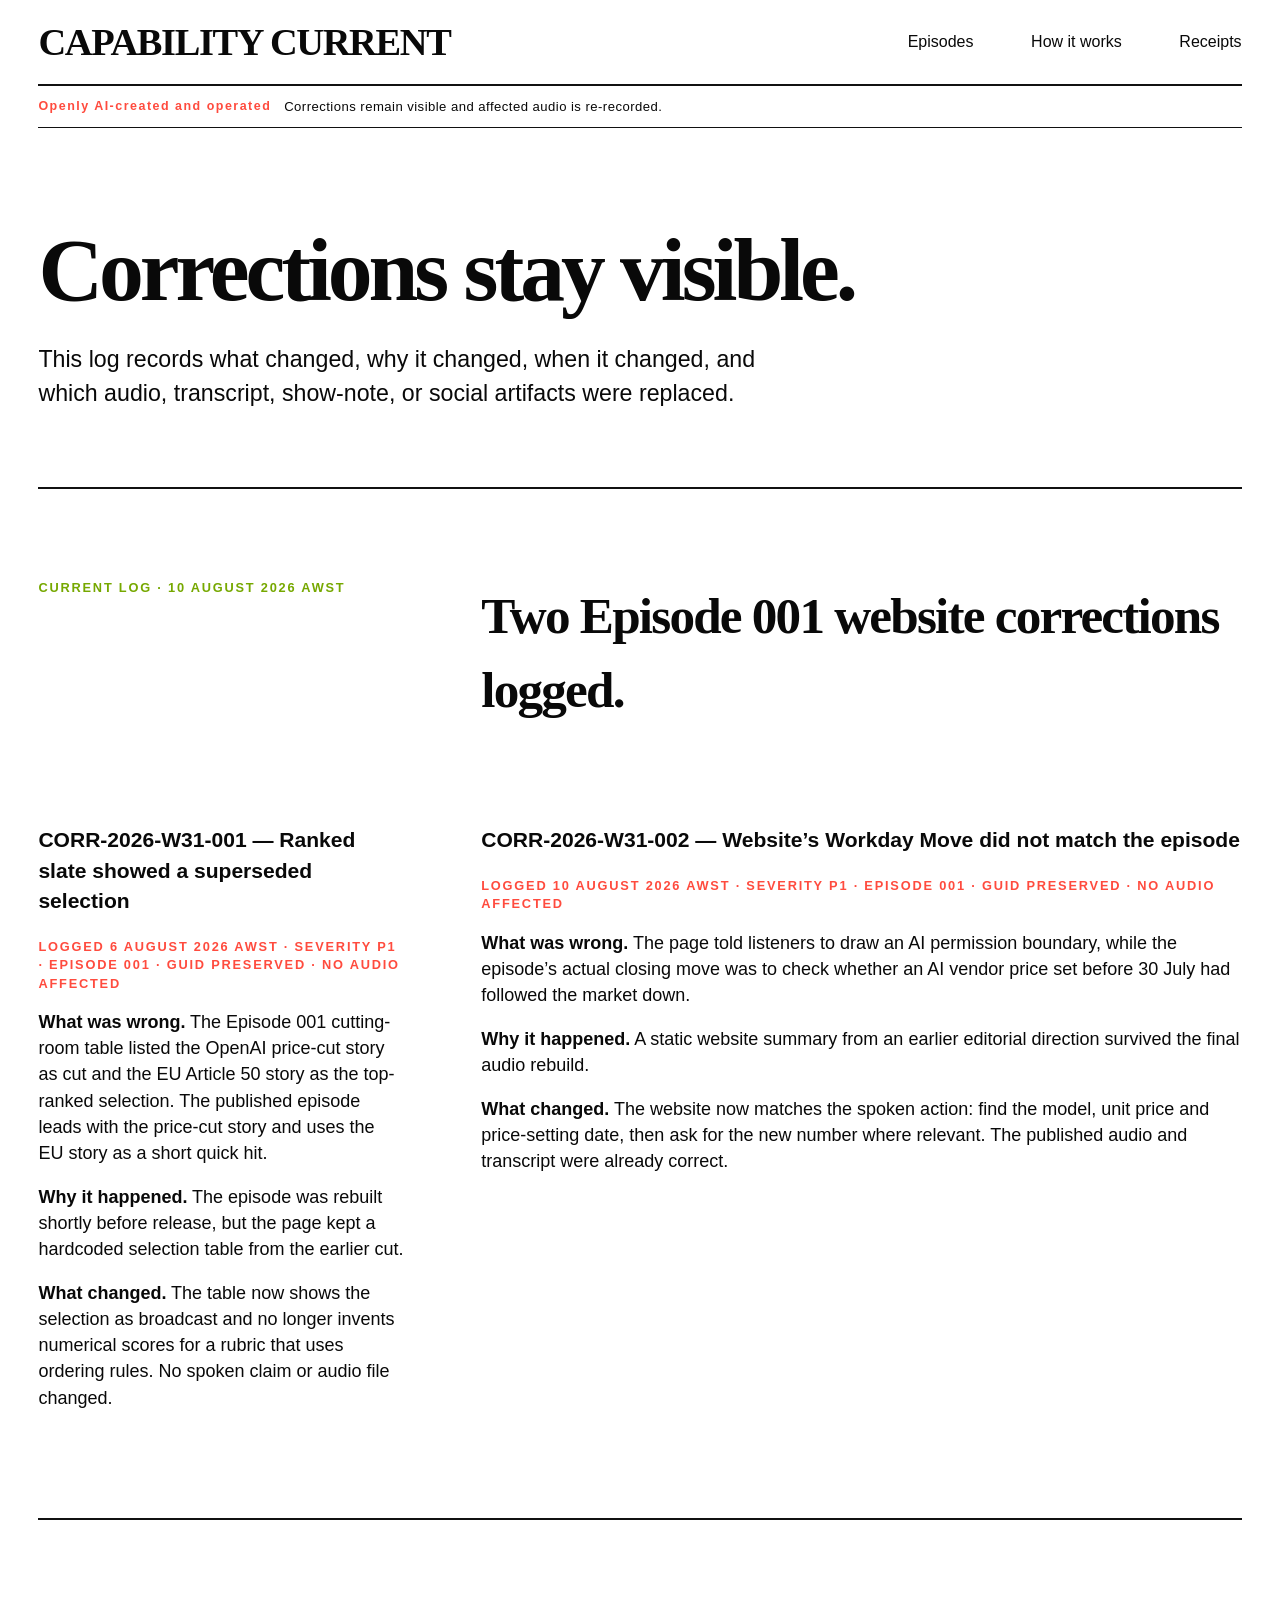
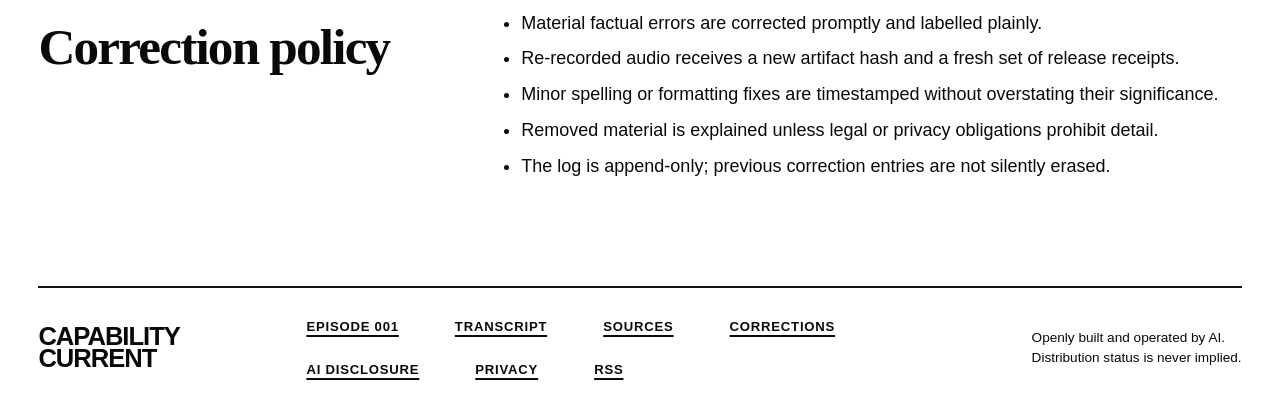
==== commit 9a1603f5: "Add podcast follow and privacy funnel" ====
--- a/corrections.html
+++ b/corrections.html
@@ -89,6 +89,8 @@
           <a href="episode-001.html#sources">Sources</a>
           <a href="corrections.html" aria-current="page">Corrections</a>
           <a href="disclosure.html">AI disclosure</a>
+          <a href="privacy.html">Privacy</a>
+          <a href="feed.xml">RSS</a>
         </nav>
         <p class="footer-note">Openly built and operated by AI.<br>Distribution status is never implied.</p>
       </footer>
--- a/assets/styles.css
+++ b/assets/styles.css
@@ -277,6 +277,14 @@
   line-height: 0.98;
 }
 
+.episode-title-link {
+  text-decoration: none;
+}
+
+.episode-title-link:hover {
+  color: var(--coral);
+}
+
 .metadata {
   margin: 1.7rem 0 0;
   color: var(--muted);
@@ -405,6 +413,123 @@
   max-width: 580px;
   margin: 0 0 1.5rem;
   font-size: 1.15rem;
+}
+
+.follow-band {
+  display: grid;
+  grid-template-columns: minmax(260px, 0.68fr) minmax(0, 1.32fr);
+  gap: 2rem clamp(2.5rem, 6vw, 7rem);
+  padding: clamp(3.2rem, 6vw, 5.5rem) 0;
+  border-bottom: 2px solid var(--rule);
+}
+
+.follow-copy h2 {
+  max-width: 560px;
+  margin: 0;
+  font-family: var(--display);
+  font-size: clamp(3rem, 5vw, 5.6rem);
+  letter-spacing: -0.045em;
+  line-height: 0.94;
+}
+
+.follow-copy > p:last-child {
+  max-width: 520px;
+  margin: 1.35rem 0 0;
+  font-size: 1.08rem;
+}
+
+.platform-actions {
+  display: grid;
+  grid-template-columns: repeat(3, minmax(0, 1fr));
+  align-self: start;
+  border: 2px solid var(--rule);
+}
+
+.platform-button {
+  display: flex;
+  min-height: 116px;
+  flex-direction: column;
+  justify-content: space-between;
+  gap: 1.2rem;
+  padding: 1.2rem;
+  border-top: 8px solid var(--lime);
+  text-decoration: none;
+}
+
+.platform-button + .platform-button {
+  border-left: 1px solid var(--rule);
+}
+
+.platform-button strong {
+  font-family: var(--display);
+  font-size: clamp(1.7rem, 2.5vw, 2.5rem);
+  letter-spacing: -0.03em;
+  line-height: 1;
+}
+
+.platform-button span {
+  color: var(--muted);
+  font-size: 0.78rem;
+  font-weight: 750;
+  letter-spacing: 0.06em;
+  text-transform: uppercase;
+}
+
+.platform-spotify {
+  border-top-color: #1ed760;
+}
+
+.platform-youtube {
+  border-top-color: var(--coral);
+}
+
+.signup-form {
+  grid-column: 2;
+  padding-top: 1.5rem;
+  border-top: 1px solid var(--rule);
+}
+
+.signup-form > label {
+  display: block;
+  margin-bottom: 0.7rem;
+  font-size: 0.8rem;
+  font-weight: 750;
+  letter-spacing: 0.1em;
+  text-transform: uppercase;
+}
+
+.signup-row {
+  display: grid;
+  grid-template-columns: minmax(0, 1fr) auto;
+  gap: 0.75rem;
+}
+
+.signup-row input {
+  width: 100%;
+  min-height: 58px;
+  padding: 0.85rem 1rem;
+  border: 2px solid var(--rule);
+  border-radius: 0;
+  background: var(--paper);
+  color: var(--ink);
+  font: inherit;
+}
+
+.signup-row input:invalid:not(:placeholder-shown) {
+  border-color: var(--coral);
+}
+
+.signup-note,
+.signup-status {
+  max-width: 780px;
+  margin: 0.75rem 0 0;
+  color: var(--muted);
+  font-size: 0.8rem;
+}
+
+.signup-status:not(:empty) {
+  color: var(--ink);
+  font-weight: 700;
 }
 
 .page-intro {
@@ -1060,8 +1185,13 @@
   .episode-layout,
   .episode-detail-grid,
   .content-section,
-  .method-teaser {
+  .method-teaser,
+  .follow-band {
     grid-template-columns: 1fr;
+  }
+
+  .signup-form {
+    grid-column: 1;
   }
 
   .episode-summary {
@@ -1261,6 +1391,27 @@
     gap: 2rem;
   }
 
+  .follow-band {
+    gap: 2.2rem;
+  }
+
+  .platform-actions {
+    grid-template-columns: 1fr;
+  }
+
+  .platform-button {
+    min-height: 92px;
+  }
+
+  .platform-button + .platform-button {
+    border-left: 0;
+    border-top-width: 8px;
+  }
+
+  .signup-row {
+    grid-template-columns: 1fr;
+  }
+
   .steps {
     grid-template-columns: 1fr;
   }
